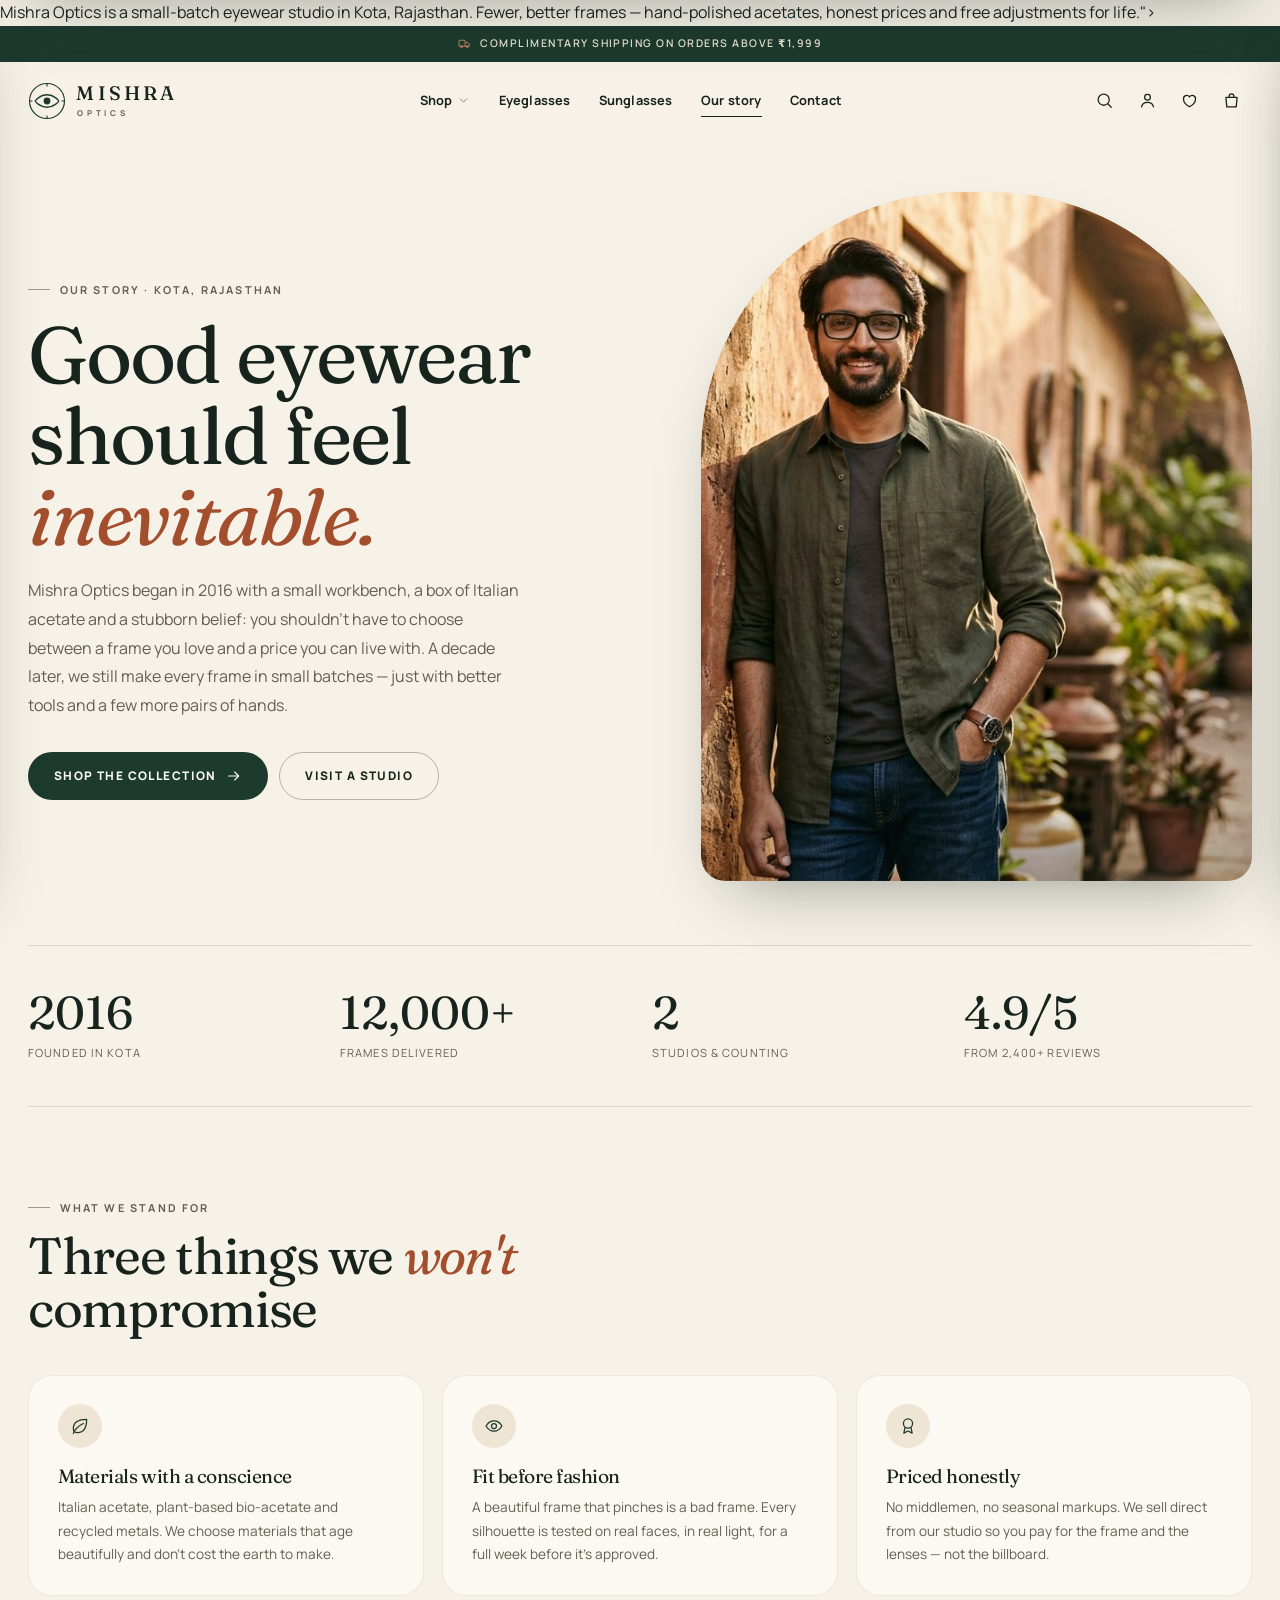
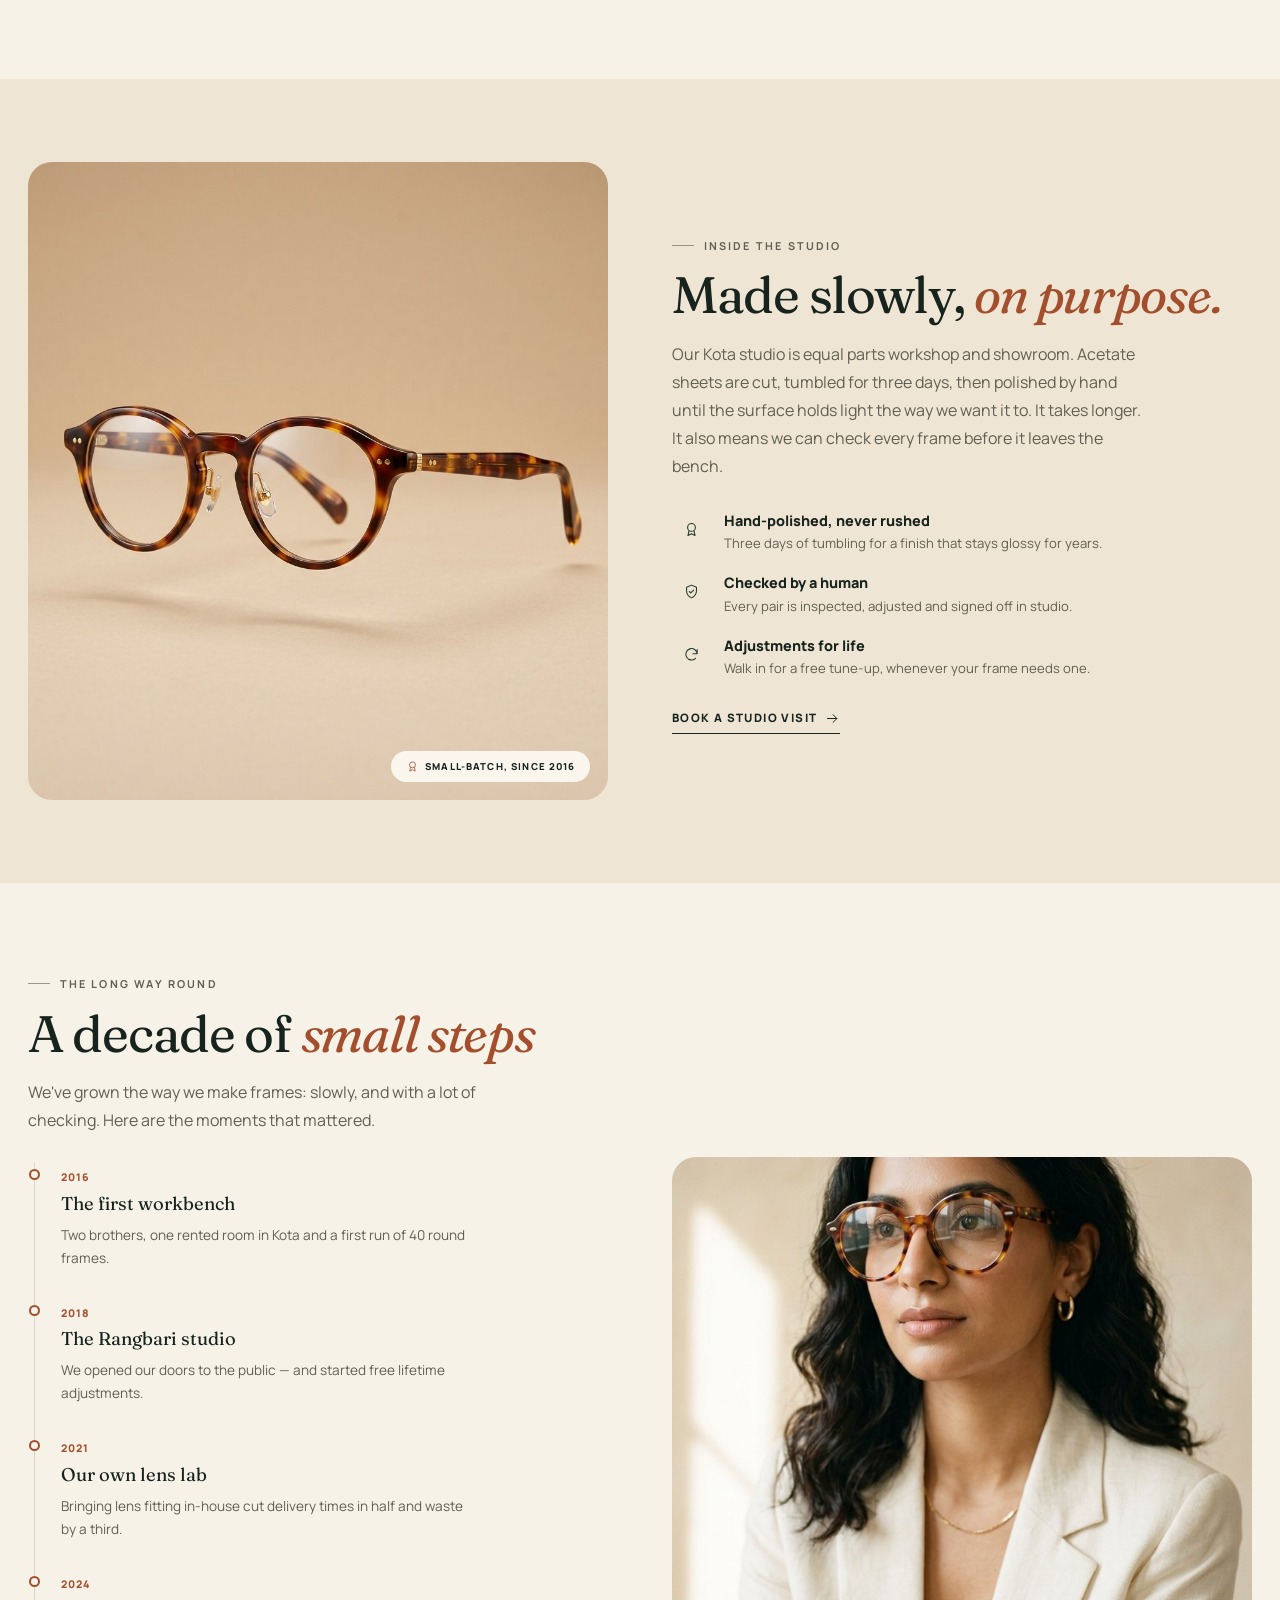
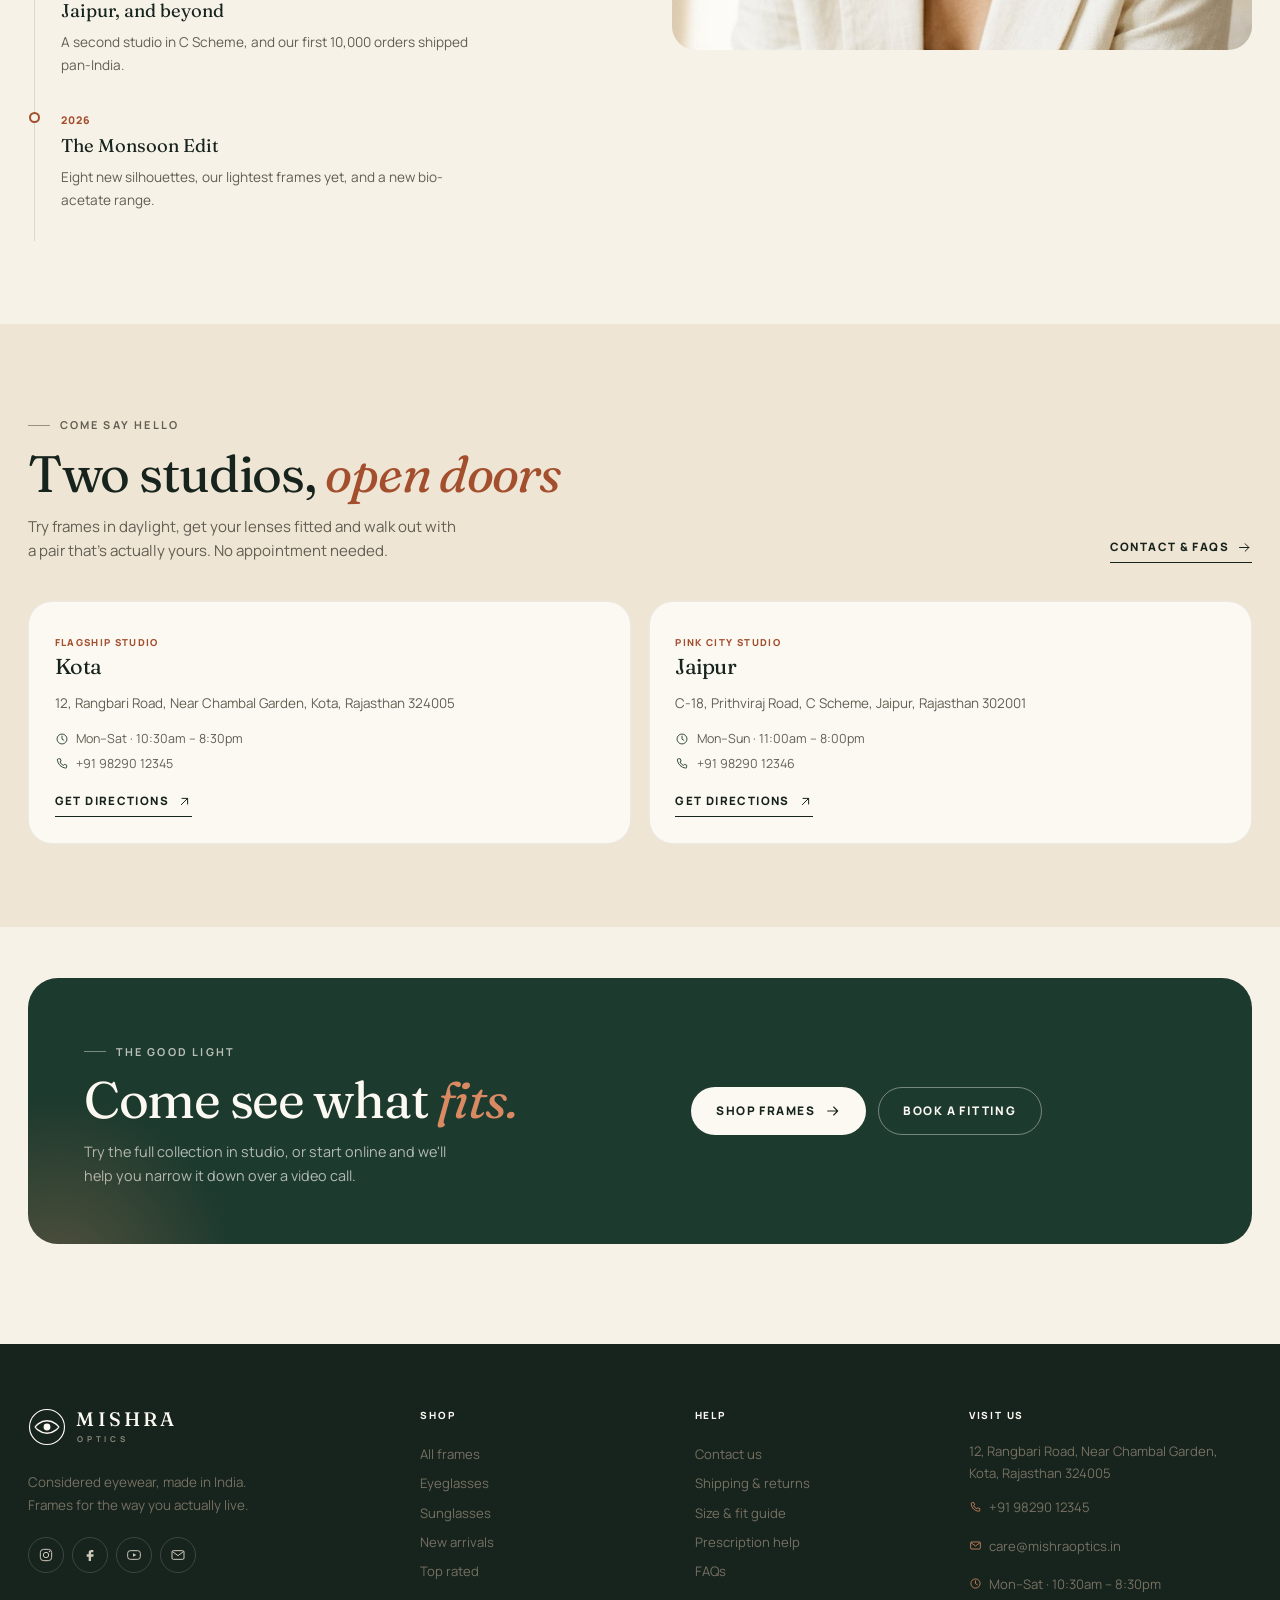
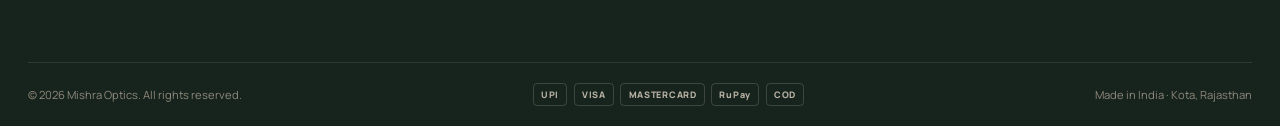
==== about.html @ b4563faf "Add frontend-only Mishra Optics storefront - Home, shop, product, about and contact pages - Catalogu" ====
<!DOCTYPE html>
<html lang="en">
<head>
<meta charset="UTF-8">
<meta name="viewport" content="width=device-width, initial-scale=1">
<title>Our story — Mishra Optics</title>
<meta name="description">Mishra Optics is a small-batch eyewear studio in Kota, Rajasthan. Fewer, better frames — hand-polished acetates, honest prices and free adjustments for life.">
<link rel="stylesheet" href="css/styles.css">
<link rel="icon" href="data:image/svg+xml,%3Csvg xmlns='http://www.w3.org/2000/svg' viewBox='0 0 40 40'%3E%3Crect width='40' height='40' rx='10' fill='%231d3a2e'/%3E%3Cpath d='M8 20s4.5-6 12-6 12 6 12 6-4.5 6-12 6S8 20 8 20Z' fill='none' stroke='%23f7f2e8' stroke-width='1.6'/%3E%3Ccircle cx='20' cy='20' r='3.4' fill='%23b65f3c'/%3E%3C/svg%3E">
</head>
<body>

<a class="skip-link" href="#main">Skip to content</a>

<div class="announce">
  <div class="announce__inner">
    <div class="announce__item is-active"><svg class="icon" aria-hidden="true"><use href="assets/icons.svg#i-truck"></use></svg> Complimentary shipping on orders above ₹1,999</div>
    <div class="announce__item"><svg class="icon" aria-hidden="true"><use href="assets/icons.svg#i-refresh"></use></svg> 30-day no-questions returns · 1-year frame warranty</div>
    <div class="announce__item"><svg class="icon" aria-hidden="true"><use href="assets/icons.svg#i-sparkle"></use></svg> New: The Monsoon Edit — now in store and online</div>
  </div>
</div>

<header class="site-header">
  <div class="container header__inner">
    <a class="brand" href="index.html" aria-label="Mishra Optics — home">
      <svg class="brand__mark" viewBox="0 0 40 40" fill="none" aria-hidden="true">
        <circle cx="20" cy="20" r="18.4" stroke="currentColor" stroke-width="1.2"/>
        <path d="M7.5 20S12 13.4 20 13.4 32.5 20 32.5 20 28 26.6 20 26.6 7.5 20 7.5 20Z" stroke="currentColor" stroke-width="1.4" stroke-linejoin="round"/>
        <circle cx="20" cy="20" r="3.6" fill="currentColor"/>
        <path d="M20 1.6v2.6M20 35.8v2.6M1.6 20h2.6M35.8 20h2.6" stroke="currentColor" stroke-width="1.2" stroke-linecap="round"/>
      </svg>
      <span class="brand__text"><span class="brand__name">MISHRA</span><span class="brand__sub">OPTICS</span></span>
    </a>
    <nav class="nav" aria-label="Main navigation">
      <div class="has-mega">
        <button class="nav__link" type="button" aria-haspopup="true">Shop <svg class="icon" aria-hidden="true"><use href="assets/icons.svg#i-chevron-down"></use></svg></button>
        <div class="mega">
          <div><h4>Shop</h4><a href="shop.html">All frames</a><a href="shop.html?category=eyeglasses">Eyeglasses</a><a href="shop.html?category=sunglasses">Sunglasses</a><a href="shop.html?sort=newest">New arrivals</a><a href="shop.html?sort=rating">Top rated</a></div>
          <div><h4>By shape</h4><a href="shop.html?shape=Round">Round</a><a href="shop.html?shape=Rectangle">Rectangle</a><a href="shop.html?shape=Aviator">Aviator</a><a href="shop.html?shape=Cat-eye">Cat-eye</a><a href="shop.html?shape=Square">Square</a></div>
          <a class="mega__feature" href="shop.html?sort=newest"><img src="images/product-jaipur.jpg" alt="The Jaipur sunglasses" loading="lazy"><span>The Monsoon Edit</span><strong>New shapes for golden hour</strong></a>
        </div>
      </div>
      <a class="nav__link" href="shop.html?category=eyeglasses">Eyeglasses</a>
      <a class="nav__link" href="shop.html?category=sunglasses">Sunglasses</a>
      <a class="nav__link" href="about.html" aria-current="page">Our story</a>
      <a class="nav__link" href="contact.html">Contact</a>
    </nav>
    <div class="header__actions">
      <button class="icon-btn" type="button" data-open-search aria-label="Search frames"><svg class="icon" aria-hidden="true"><use href="assets/icons.svg#i-search"></use></svg></button>
      <a class="icon-btn icon-btn--account" href="contact.html" aria-label="Help and contact"><svg class="icon" aria-hidden="true"><use href="assets/icons.svg#i-user"></use></svg></a>
      <button class="icon-btn" type="button" data-open-wishlist aria-label="Saved frames"><svg class="icon" aria-hidden="true"><use href="assets/icons.svg#i-heart"></use></svg><span class="icon-btn__count" data-wish-count hidden>0</span></button>
      <button class="icon-btn" type="button" data-open-cart aria-label="Shopping bag"><svg class="icon" aria-hidden="true"><use href="assets/icons.svg#i-bag"></use></svg><span class="icon-btn__count" data-cart-count hidden>0</span></button>
      <button class="icon-btn burger" type="button" data-open-menu aria-label="Open menu"><svg class="icon" aria-hidden="true"><use href="assets/icons.svg#i-menu"></use></svg></button>
    </div>
  </div>
</header>

<main id="main">
  <div class="container">
    <div class="about-hero">
      <div class="reveal">
        <span class="eyebrow">Our story · Kota, Rajasthan</span>
        <h1>Good eyewear should feel <em>inevitable.</em></h1>
        <p>Mishra Optics began in 2016 with a small workbench, a box of Italian acetate and a stubborn belief: you shouldn't have to choose between a frame you love and a price you can live with. A decade later, we still make every frame in small batches — just with better tools and a few more pairs of hands.</p>
        <div class="hero__actions">
          <a class="btn btn-primary" href="shop.html">Shop the collection <svg class="icon" aria-hidden="true"><use href="assets/icons.svg#i-arrow-right"></use></svg></a>
          <a class="btn btn-outline" href="contact.html">Visit a studio</a>
        </div>
      </div>
      <div class="hero__media reveal" style="--d:120ms">
        <div class="hero__frame" style="border-radius:260px 260px 24px 24px">
          <img src="images/lifestyle.jpg" alt="Mishra Optics eyewear campaign portrait" loading="lazy">
        </div>
      </div>
    </div>

    <div class="stats reveal">
      <div class="stat"><strong>2016</strong><span>Founded in Kota</span></div>
      <div class="stat"><strong>12,000+</strong><span>Frames delivered</span></div>
      <div class="stat"><strong>2</strong><span>Studios & counting</span></div>
      <div class="stat"><strong>4.9/5</strong><span>From 2,400+ reviews</span></div>
    </div>
  </div>

  <section class="section">
    <div class="container">
      <div class="section-head">
        <div class="section-head__copy">
          <span class="eyebrow">What we stand for</span>
          <h2>Three things we <em>won't</em> compromise</h2>
        </div>
      </div>
      <div class="values-grid">
        <div class="value-card reveal">
          <span class="f-icon"><svg class="icon" aria-hidden="true"><use href="assets/icons.svg#i-leaf"></use></svg></span>
          <h3>Materials with a conscience</h3>
          <p>Italian acetate, plant-based bio-acetate and recycled metals. We choose materials that age beautifully and don't cost the earth to make.</p>
        </div>
        <div class="value-card reveal" style="--d:80ms">
          <span class="f-icon"><svg class="icon" aria-hidden="true"><use href="assets/icons.svg#i-eye"></use></svg></span>
          <h3>Fit before fashion</h3>
          <p>A beautiful frame that pinches is a bad frame. Every silhouette is tested on real faces, in real light, for a full week before it's approved.</p>
        </div>
        <div class="value-card reveal" style="--d:160ms">
          <span class="f-icon"><svg class="icon" aria-hidden="true"><use href="assets/icons.svg#i-award"></use></svg></span>
          <h3>Priced honestly</h3>
          <p>No middlemen, no seasonal markups. We sell direct from our studio so you pay for the frame and the lenses — not the billboard.</p>
        </div>
      </div>
    </div>
  </section>

  <section class="section section--cream">
    <div class="container split">
      <div class="split__media reveal">
        <img src="images/product-aravalli.jpg" alt="The Aravalli frame, hand-polished acetate" loading="lazy">
        <span class="split__tag"><svg class="icon" aria-hidden="true"><use href="assets/icons.svg#i-award"></use></svg> Small-batch, since 2016</span>
      </div>
      <div class="split__body reveal" style="--d:100ms">
        <span class="eyebrow">Inside the studio</span>
        <h2>Made slowly, <em>on purpose.</em></h2>
        <p>Our Kota studio is equal parts workshop and showroom. Acetate sheets are cut, tumbled for three days, then polished by hand until the surface holds light the way we want it to. It takes longer. It also means we can check every frame before it leaves the bench.</p>
        <ul class="feature-list">
          <li><span class="f-icon"><svg class="icon" aria-hidden="true"><use href="assets/icons.svg#i-award"></use></svg></span><div><strong>Hand-polished, never rushed</strong><span>Three days of tumbling for a finish that stays glossy for years.</span></div></li>
          <li><span class="f-icon"><svg class="icon" aria-hidden="true"><use href="assets/icons.svg#i-shield"></use></svg></span><div><strong>Checked by a human</strong><span>Every pair is inspected, adjusted and signed off in studio.</span></div></li>
          <li><span class="f-icon"><svg class="icon" aria-hidden="true"><use href="assets/icons.svg#i-refresh"></use></svg></span><div><strong>Adjustments for life</strong><span>Walk in for a free tune-up, whenever your frame needs one.</span></div></li>
        </ul>
        <a class="link-arrow" href="contact.html">Book a studio visit <svg class="icon" aria-hidden="true"><use href="assets/icons.svg#i-arrow-right"></use></svg></a>
      </div>
    </div>
  </section>

  <section class="section">
    <div class="container split">
      <div class="split__body reveal">
        <span class="eyebrow">The long way round</span>
        <h2>A decade of <em>small steps</em></h2>
        <p>We've grown the way we make frames: slowly, and with a lot of checking. Here are the moments that mattered.</p>
        <div class="timeline" style="margin-top:1.8rem">
          <div class="timeline__item"><span>2016</span><strong>The first workbench</strong><p>Two brothers, one rented room in Kota and a first run of 40 round frames.</p></div>
          <div class="timeline__item"><span>2018</span><strong>The Rangbari studio</strong><p>We opened our doors to the public — and started free lifetime adjustments.</p></div>
          <div class="timeline__item"><span>2021</span><strong>Our own lens lab</strong><p>Bringing lens fitting in-house cut delivery times in half and waste by a third.</p></div>
          <div class="timeline__item"><span>2024</span><strong>Jaipur, and beyond</strong><p>A second studio in C Scheme, and our first 10,000 orders shipped pan-India.</p></div>
          <div class="timeline__item"><span>2026</span><strong>The Monsoon Edit</strong><p>Eight new silhouettes, our lightest frames yet, and a new bio-acetate range.</p></div>
        </div>
      </div>
      <div class="split__media split__media--wide reveal" style="--d:100ms">
        <img src="images/hero.jpg" alt="Mishra Optics campaign portrait" loading="lazy">
      </div>
    </div>
  </section>

  <section class="section section--cream" id="stores">
    <div class="container">
      <div class="section-head">
        <div class="section-head__copy">
          <span class="eyebrow">Come say hello</span>
          <h2>Two studios, <em>open doors</em></h2>
          <p>Try frames in daylight, get your lenses fitted and walk out with a pair that's actually yours. No appointment needed.</p>
        </div>
        <a class="link-arrow" href="contact.html">Contact & FAQs <svg class="icon" aria-hidden="true"><use href="assets/icons.svg#i-arrow-right"></use></svg></a>
      </div>
      <div class="stores-grid" id="storesGrid"></div>
    </div>
  </section>

  <section class="section section--tight">
    <div class="container">
      <div class="newsletter reveal">
        <div>
          <span class="eyebrow eyebrow--light">The good light</span>
          <h2>Come see what <em>fits.</em></h2>
          <p>Try the full collection in studio, or start online and we'll help you narrow it down over a video call.</p>
        </div>
        <div class="hero__actions" style="margin-top:0">
          <a class="btn btn-light" href="shop.html">Shop frames <svg class="icon" aria-hidden="true"><use href="assets/icons.svg#i-arrow-right"></use></svg></a>
          <a class="btn btn-outline" style="border-color:rgba(252,249,242,.4);color:var(--paper-2)" href="contact.html">Book a fitting</a>
        </div>
      </div>
    </div>
  </section>
</main>

<footer class="site-footer">
  <div class="container">
    <div class="footer__main">
      <div class="footer__brand">
        <a class="brand" href="index.html" aria-label="Mishra Optics home">
          <svg class="brand__mark" viewBox="0 0 40 40" fill="none" aria-hidden="true"><circle cx="20" cy="20" r="18.4" stroke="currentColor" stroke-width="1.2"/><path d="M7.5 20S12 13.4 20 13.4 32.5 20 32.5 20 28 26.6 20 26.6 7.5 20 7.5 20Z" stroke="currentColor" stroke-width="1.4" stroke-linejoin="round"/><circle cx="20" cy="20" r="3.6" fill="currentColor"/></svg>
          <span class="brand__text"><span class="brand__name">MISHRA</span><span class="brand__sub">OPTICS</span></span>
        </a>
        <p>Considered eyewear, made in India. Frames for the way you actually live.</p>
        <div class="footer__socials">
          <a href="https://instagram.com" target="_blank" rel="noopener" aria-label="Instagram"><svg class="icon" aria-hidden="true"><use href="assets/icons.svg#i-instagram"></use></svg></a>
          <a href="https://facebook.com" target="_blank" rel="noopener" aria-label="Facebook"><svg class="icon" aria-hidden="true"><use href="assets/icons.svg#i-facebook"></use></svg></a>
          <a href="https://youtube.com" target="_blank" rel="noopener" aria-label="YouTube"><svg class="icon" aria-hidden="true"><use href="assets/icons.svg#i-youtube"></use></svg></a>
          <a href="mailto:care@mishraoptics.in" aria-label="Email us"><svg class="icon" aria-hidden="true"><use href="assets/icons.svg#i-mail"></use></svg></a>
        </div>
      </div>
      <div class="footer__col"><h4>Shop</h4><a href="shop.html">All frames</a><a href="shop.html?category=eyeglasses">Eyeglasses</a><a href="shop.html?category=sunglasses">Sunglasses</a><a href="shop.html?sort=newest">New arrivals</a><a href="shop.html?sort=rating">Top rated</a></div>
      <div class="footer__col"><h4>Help</h4><a href="contact.html">Contact us</a><a href="contact.html">Shipping & returns</a><a href="contact.html">Size & fit guide</a><a href="contact.html">Prescription help</a><a href="contact.html">FAQs</a></div>
      <div class="footer__col"><h4>Visit us</h4><address>12, Rangbari Road, Near Chambal Garden,<br>Kota, Rajasthan 324005</address><a class="footer__contact" href="tel:+919829012345"><svg class="icon" aria-hidden="true"><use href="assets/icons.svg#i-phone"></use></svg> +91 98290 12345</a><a class="footer__contact" href="mailto:care@mishraoptics.in"><svg class="icon" aria-hidden="true"><use href="assets/icons.svg#i-mail"></use></svg> care@mishraoptics.in</a><a class="footer__contact" href="contact.html"><svg class="icon" aria-hidden="true"><use href="assets/icons.svg#i-clock"></use></svg> Mon–Sat · 10:30am – 8:30pm</a></div>
    </div>
    <div class="footer__bottom">
      <span>© <span id="year">2026</span> Mishra Optics. All rights reserved.</span>
      <div class="footer__pay"><span>UPI</span><span>VISA</span><span>MASTERCARD</span><span>RuPay</span><span>COD</span></div>
      <span>Made in India · Kota, Rajasthan</span>
    </div>
  </div>
</footer>

<script src="js/data.js"></script>
<script src="js/app.js"></script>
</body>
</html>
---- css/styles.css ----
/* ==================================================================
   MISHRA OPTICS — frontend design system
   Warm editorial minimalism · no frameworks · no backend
================================================================== */

/* ---------- self-hosted type ---------- */
@font-face { font-family: "Fraunces"; font-style: normal; font-weight: 400; font-display: swap; src: url("../assets/fonts/fraunces-400.woff2") format("woff2"); }
@font-face { font-family: "Fraunces"; font-style: normal; font-weight: 500; font-display: swap; src: url("../assets/fonts/fraunces-500.woff2") format("woff2"); }
@font-face { font-family: "Fraunces"; font-style: normal; font-weight: 600; font-display: swap; src: url("../assets/fonts/fraunces-600.woff2") format("woff2"); }
@font-face { font-family: "Fraunces"; font-style: italic; font-weight: 400; font-display: swap; src: url("../assets/fonts/fraunces-400-italic.woff2") format("woff2"); }
@font-face { font-family: "Manrope"; font-style: normal; font-weight: 400; font-display: swap; src: url("../assets/fonts/manrope-400.woff2") format("woff2"); }
@font-face { font-family: "Manrope"; font-style: normal; font-weight: 500; font-display: swap; src: url("../assets/fonts/manrope-500.woff2") format("woff2"); }
@font-face { font-family: "Manrope"; font-style: normal; font-weight: 600; font-display: swap; src: url("../assets/fonts/manrope-600.woff2") format("woff2"); }
@font-face { font-family: "Manrope"; font-style: normal; font-weight: 700; font-display: swap; src: url("../assets/fonts/manrope-700.woff2") format("woff2"); }
@font-face { font-family: "Manrope"; font-style: normal; font-weight: 800; font-display: swap; src: url("../assets/fonts/manrope-800.woff2") format("woff2"); }

:root {
  --paper: #f7f2e8;
  --paper-2: #fcf9f2;
  --cream: #efe5d4;
  --sand: #e3d5bf;
  --ink: #17231d;
  --forest: #1d3a2e;
  --forest-2: #2a5040;
  --clay: #a34f2e;
  --clay-soft: #d98a63;
  --gold: #b08a4f;
  --muted: #625e53;
  --line: rgba(23, 35, 29, 0.13);
  --line-soft: rgba(23, 35, 29, 0.07);
  --white: #fffdf8;
  --serif: "Fraunces", "Iowan Old Style", Georgia, "Times New Roman", serif;
  --sans: "Manrope", ui-sans-serif, system-ui, -apple-system, "Segoe UI", sans-serif;
  --shadow-sm: 0 1px 2px rgba(23, 35, 29, 0.05), 0 10px 30px -18px rgba(23, 35, 29, 0.3);
  --shadow-lg: 0 30px 70px -30px rgba(23, 35, 29, 0.45);
  --r-sm: 10px;
  --r-md: 16px;
  --r-lg: 24px;
  --ease: cubic-bezier(0.22, 0.61, 0.36, 1);
  --header-h: 78px;
}

*,
*::before,
*::after { box-sizing: border-box; }

html { scroll-behavior: smooth; -webkit-text-size-adjust: 100%; }

body {
  margin: 0;
  background: var(--paper);
  color: var(--ink);
  font-family: var(--sans);
  font-size: 16px;
  line-height: 1.6;
  -webkit-font-smoothing: antialiased;
  overflow-x: hidden;
}

body.no-scroll { overflow: hidden; }

img { max-width: 100%; display: block; }
a { color: inherit; text-decoration: none; }
button { font: inherit; color: inherit; cursor: pointer; }
input, select, textarea { font: inherit; color: inherit; }
ul, ol { margin: 0; padding: 0; list-style: none; }
h1, h2, h3, h4, p { margin: 0; }

::selection { background: var(--clay); color: var(--white); }

:focus-visible {
  outline: 2px solid var(--clay);
  outline-offset: 3px;
  border-radius: 4px;
}

.container {
  width: min(1240px, 100% - 56px);
  margin-inline: auto;
}

.serif { font-family: var(--serif); }
.muted { color: var(--muted); }
.skip-link {
  position: fixed;
  left: 1rem;
  top: -100px;
  z-index: 300;
  background: var(--ink);
  color: var(--paper-2);
  padding: 0.75rem 1.1rem;
  border-radius: 999px;
  font-size: 0.78rem;
  font-weight: 700;
  transition: top 0.2s var(--ease);
}
.skip-link:focus { top: 1rem; }

.sr-only {
  position: absolute; width: 1px; height: 1px; padding: 0; margin: -1px;
  overflow: hidden; clip: rect(0 0 0 0); white-space: nowrap; border: 0;
}
.icon { width: 20px; height: 20px; flex: none; display: block; }

/* ---------- type ---------- */
h1, h2, h3, .display {
  font-family: var(--serif);
  font-weight: 400;
  font-variation-settings: "SOFT" 0, "WONK" 0;
  letter-spacing: -0.025em;
  line-height: 1.02;
}
h1 { font-size: clamp(2.9rem, 6.2vw, 5.4rem); }
h2 { font-size: clamp(2rem, 4vw, 3.35rem); line-height: 1.05; }
h3 { font-size: clamp(1.15rem, 1.6vw, 1.4rem); line-height: 1.25; }
h1 em, h2 em { font-style: italic; color: var(--clay); }

.eyebrow {
  display: inline-flex;
  align-items: center;
  gap: 0.6rem;
  font-size: 0.68rem;
  font-weight: 700;
  letter-spacing: 0.2em;
  text-transform: uppercase;
  color: var(--muted);
}
.eyebrow::before {
  content: "";
  width: 22px; height: 1px;
  background: currentColor;
  opacity: 0.6;
}
.eyebrow--light { color: rgba(252, 249, 242, 0.7); }

/* ---------- buttons ---------- */
.btn {
  display: inline-flex;
  align-items: center;
  justify-content: center;
  gap: 0.6rem;
  padding: 0.95rem 1.55rem;
  border: 1px solid transparent;
  border-radius: 999px;
  font-size: 0.74rem;
  font-weight: 800;
  letter-spacing: 0.12em;
  text-transform: uppercase;
  line-height: 1;
  transition: background 0.3s var(--ease), color 0.3s var(--ease),
    transform 0.3s var(--ease), box-shadow 0.3s var(--ease), border-color 0.3s;
  white-space: nowrap;
}
.btn .icon { width: 16px; height: 16px; transition: transform 0.3s var(--ease); }
.btn:hover .icon { transform: translateX(3px); }
.btn-primary { background: var(--forest); color: var(--paper-2); }
.btn-primary:hover { background: var(--ink); transform: translateY(-2px); box-shadow: var(--shadow-sm); }
.btn-clay { background: var(--clay); color: var(--white); }
.btn-clay:hover { background: #8f4327; transform: translateY(-2px); box-shadow: var(--shadow-sm); }
.btn-outline { border-color: rgba(23, 35, 29, 0.3); color: var(--ink); }
.btn-outline:hover { background: var(--ink); color: var(--paper-2); border-color: var(--ink); }
.btn-light { background: var(--paper-2); color: var(--ink); }
.btn-light:hover { background: var(--white); transform: translateY(-2px); }
.btn-block { width: 100%; }
.btn-sm { padding: 0.7rem 1.1rem; font-size: 0.66rem; }

.link-arrow {
  display: inline-flex;
  align-items: center;
  gap: 0.5rem;
  font-size: 0.72rem;
  font-weight: 800;
  letter-spacing: 0.12em;
  text-transform: uppercase;
  padding-bottom: 0.35rem;
  border-bottom: 1px solid currentColor;
  transition: gap 0.3s var(--ease), color 0.3s;
}
.link-arrow .icon { width: 15px; height: 15px; }
.link-arrow:hover { gap: 0.85rem; color: var(--clay); }

/* ---------- announcement + header ---------- */
.announce {
  background: var(--forest);
  color: #e9e2d3;
  font-size: 0.66rem;
  font-weight: 600;
  letter-spacing: 0.14em;
  text-transform: uppercase;
  height: 36px;
  display: grid;
  place-items: center;
  position: relative;
  z-index: 61;
}
.announce__inner { position: relative; height: 100%; width: 100%; overflow: hidden; }
.announce__item {
  position: absolute; inset: 0;
  display: flex; align-items: center; justify-content: center; gap: 0.6rem;
  opacity: 0; transform: translateY(6px);
  transition: opacity 0.5s var(--ease), transform 0.5s var(--ease);
  padding-inline: 1rem; text-align: center;
}
.announce__item.is-active { opacity: 1; transform: none; }
.announce__item .icon { width: 13px; height: 13px; color: var(--clay-soft); }

.site-header {
  position: sticky;
  top: 0;
  z-index: 60;
  background: rgba(247, 242, 232, 0.86);
  backdrop-filter: blur(16px) saturate(1.2);
  -webkit-backdrop-filter: blur(16px) saturate(1.2);
  border-bottom: 1px solid transparent;
  transition: border-color 0.3s, box-shadow 0.3s, background 0.3s;
}
.site-header.is-scrolled {
  border-bottom-color: var(--line-soft);
  box-shadow: 0 12px 30px -26px rgba(23, 35, 29, 0.5);
  background: rgba(247, 242, 232, 0.94);
}
.header__inner {
  height: var(--header-h);
  display: flex;
  align-items: center;
  justify-content: space-between;
  gap: 1.5rem;
}

.brand { display: inline-flex; align-items: center; gap: 0.65rem; flex: none; }
.brand__mark { width: 38px; height: 38px; color: var(--forest); }
.brand__text { display: flex; flex-direction: column; line-height: 1; }
.brand__name {
  font-family: var(--serif);
  font-size: 1.22rem;
  letter-spacing: 0.16em;
  font-weight: 500;
}
.brand__sub {
  font-size: 0.5rem;
  letter-spacing: 0.46em;
  font-weight: 700;
  color: var(--muted);
  margin-top: 0.32rem;
  padding-left: 0.1em;
}

.nav { display: flex; align-items: center; gap: clamp(1rem, 2.2vw, 2rem); }
.nav__link {
  font-size: 0.8rem;
  font-weight: 650;
  letter-spacing: 0.015em;
  padding: 0.4rem 0;
  position: relative;
  display: inline-flex;
  align-items: center;
  gap: 0.3rem;
  background: none;
  border: 0;
}
.nav__link::after {
  content: "";
  position: absolute; left: 0; right: 0; bottom: 0;
  height: 1px; background: currentColor;
  transform: scaleX(0); transform-origin: right;
  transition: transform 0.35s var(--ease);
}
.nav__link:hover::after, .nav__link[aria-current="page"]::after { transform: scaleX(1); transform-origin: left; }
.nav__link .icon { width: 13px; height: 13px; opacity: 0.6; }

.has-mega { position: relative; }
.mega {
  position: absolute;
  top: calc(100% + 14px);
  left: -24px;
  width: 620px;
  background: var(--paper-2);
  border: 1px solid var(--line-soft);
  border-radius: var(--r-lg);
  box-shadow: var(--shadow-lg);
  padding: 1.6rem;
  display: grid;
  grid-template-columns: 1fr 1fr 1.1fr;
  gap: 1.5rem;
  opacity: 0;
  visibility: hidden;
  transform: translateY(8px);
  transition: opacity 0.25s var(--ease), transform 0.25s var(--ease), visibility 0.25s;
}
.has-mega:hover .mega, .has-mega:focus-within .mega {
  opacity: 1; visibility: visible; transform: none;
}
.mega h4 {
  font-family: var(--sans);
  font-size: 0.62rem;
  letter-spacing: 0.16em;
  text-transform: uppercase;
  color: var(--muted);
  margin-bottom: 0.7rem;
  font-weight: 800;
}
.mega a:not(.mega__feature) {
  display: block;
  font-size: 0.86rem;
  padding: 0.32rem 0;
  color: var(--ink);
  transition: color 0.2s, transform 0.2s;
}
.mega a:not(.mega__feature):hover { color: var(--clay); transform: translateX(2px); }
.mega__feature {
  background: var(--cream);
  border-radius: var(--r-md);
  padding: 1rem;
  display: flex;
  flex-direction: column;
  justify-content: space-between;
  gap: 0.75rem;
}
.mega__feature img { width: 100%; aspect-ratio: 16/10; object-fit: cover; border-radius: 8px; }
.mega__feature span { font-size: 0.62rem; letter-spacing: 0.14em; text-transform: uppercase; color: var(--muted); font-weight: 800; }
.mega__feature strong { font-family: var(--serif); font-weight: 400; font-size: 1.05rem; line-height: 1.2; display: block; }

.header__actions { display: flex; align-items: center; gap: 0.15rem; }
.icon-btn {
  position: relative;
  width: 40px; height: 40px;
  display: grid; place-items: center;
  background: none; border: 0; border-radius: 50%;
  transition: background 0.25s, color 0.25s;
}
.icon-btn:hover { background: var(--cream); }
.icon-btn .icon { width: 19px; height: 19px; }
.icon-btn__count {
  position: absolute;
  top: 1px; right: 0;
  min-width: 16px; height: 16px;
  padding: 0 4px;
  border-radius: 999px;
  background: var(--clay);
  color: var(--white);
  font-size: 0.56rem;
  font-weight: 800;
  display: grid; place-items: center;
  line-height: 1;
}
.icon-btn__count[hidden] { display: none; }
.burger { display: none; }

/* ---------- hero ---------- */
.hero {
  position: relative;
  padding-block: clamp(2rem, 4.5vw, 3.75rem) clamp(2.75rem, 5vw, 4.5rem);
  overflow: hidden;
}
.hero::before {
  content: "";
  position: absolute;
  width: 620px; height: 620px;
  right: -180px; top: -160px;
  background: radial-gradient(circle, rgba(217, 138, 99, 0.18), transparent 65%);
  pointer-events: none;
}
.hero::after {
  content: "";
  position: absolute;
  width: 420px; height: 420px;
  left: -200px; bottom: -180px;
  background: radial-gradient(circle, rgba(29, 58, 46, 0.1), transparent 65%);
  pointer-events: none;
}
.hero__grid {
  position: relative;
  display: grid;
  grid-template-columns: 1.02fr 0.98fr;
  gap: clamp(2rem, 5vw, 4.5rem);
  align-items: center;
}
.hero__copy { max-width: 580px; }
.hero h1 { margin: 1.15rem 0 1.35rem; }
.hero__lede {
  color: var(--muted);
  font-size: clamp(0.95rem, 1.15vw, 1.05rem);
  line-height: 1.75;
  max-width: 46ch;
}
.hero__actions { display: flex; flex-wrap: wrap; gap: 0.7rem; margin-top: 2rem; }
.hero__proof {
  display: flex;
  align-items: center;
  gap: 1.5rem;
  margin-top: 2.4rem;
  flex-wrap: wrap;
}
.avatars { display: flex; }
.avatars span {
  width: 34px; height: 34px;
  border-radius: 50%;
  background: var(--sand);
  border: 2px solid var(--paper);
  display: grid; place-items: center;
  font-size: 0.6rem; font-weight: 800;
  color: var(--forest);
  margin-left: -10px;
}
.avatars span:first-child { margin-left: 0; }
.avatars span:nth-child(2) { background: #d9b9a4; }
.avatars span:nth-child(3) { background: #b9c6b4; }
.avatars span:nth-child(4) { background: var(--forest); color: var(--paper); }
.proof__text { font-size: 0.76rem; line-height: 1.45; color: var(--muted); }
.proof__stars { display: flex; gap: 2px; color: var(--gold); margin-bottom: 2px; }
.proof__stars .icon { width: 11px; height: 11px; }
.proof__text strong { color: var(--ink); font-weight: 800; }

.hero__media { position: relative; }
.hero__frame {
  position: relative;
  aspect-ratio: 4 / 5;
  border-radius: 280px 280px 26px 26px;
  overflow: hidden;
  background: var(--cream);
  box-shadow: var(--shadow-lg);
}
.hero__frame img { width: 100%; height: 100%; object-fit: cover; object-position: center 30%; }
.hero__frame::after {
  content: "";
  position: absolute; inset: 0;
  background: linear-gradient(180deg, transparent 60%, rgba(23, 35, 29, 0.18));
  pointer-events: none;
}
.hero__card {
  position: absolute;
  left: -22px;
  bottom: 40px;
  display: flex;
  align-items: center;
  gap: 0.8rem;
  background: rgba(252, 249, 242, 0.94);
  backdrop-filter: blur(10px);
  border: 1px solid rgba(255, 255, 255, 0.6);
  border-radius: var(--r-md);
  padding: 0.7rem 1rem 0.7rem 0.7rem;
  box-shadow: var(--shadow-sm);
  max-width: 250px;
}
.hero__card img { width: 52px; height: 52px; border-radius: 9px; object-fit: cover; }
.hero__card span { display: block; font-size: 0.56rem; letter-spacing: 0.14em; text-transform: uppercase; color: var(--clay); font-weight: 800; }
.hero__card strong { font-family: var(--serif); font-weight: 400; font-size: 0.98rem; display: block; line-height: 1.2; }
.hero__card small { font-size: 0.72rem; color: var(--muted); }
.hero__seal {
  position: absolute;
  top: 22px; right: -14px;
  width: 104px; height: 104px;
  color: var(--forest);
  animation: spin 26s linear infinite;
}
.hero__seal text { font-family: var(--sans); font-size: 8.4px; font-weight: 700; letter-spacing: 0.24em; text-transform: uppercase; fill: currentColor; }
.hero__seal circle { fill: var(--paper-2); }
@keyframes spin { to { transform: rotate(360deg); } }

/* ---------- marquee ---------- */
.marquee {
  background: var(--forest);
  color: #e8e1d2;
  overflow: hidden;
  padding: 0.85rem 0;
  border-block: 1px solid rgba(255, 255, 255, 0.06);
}
.marquee__track {
  display: flex;
  width: max-content;
  animation: marquee 38s linear infinite;
}
.marquee:hover .marquee__track { animation-play-state: paused; }
.marquee__group { display: flex; align-items: center; gap: 2.5rem; padding-right: 2.5rem; }
.marquee__item {
  display: inline-flex; align-items: center; gap: 0.6rem;
  font-size: 0.64rem; font-weight: 700;
  letter-spacing: 0.18em; text-transform: uppercase;
  white-space: nowrap;
}
.marquee__item .icon { width: 12px; height: 12px; color: var(--clay-soft); }
@keyframes marquee { to { transform: translateX(-50%); } }

/* ---------- sections ---------- */
.section { scroll-margin-top: calc(var(--header-h) + 16px); padding-block: clamp(3.25rem, 6.5vw, 6rem); }
.section--tight { padding-block: clamp(2.25rem, 4vw, 3.5rem); }
.section--cream { background: var(--cream); }
.section-head {
  display: flex;
  align-items: flex-end;
  justify-content: space-between;
  gap: 2rem;
  margin-bottom: clamp(1.75rem, 3vw, 2.75rem);
}
.section-head__copy { max-width: 620px; }
.section-head h2 { margin-top: 0.8rem; }
.section-head p { color: var(--muted); margin-top: 0.9rem; max-width: 48ch; font-size: 0.94rem; }

/* ---------- category tiles ---------- */
.cat-grid { display: grid; grid-template-columns: repeat(3, 1fr); gap: 1.1rem; }
.cat-card {
  position: relative;
  display: block;
  border-radius: var(--r-lg);
  overflow: hidden;
  aspect-ratio: 3 / 3.7;
  background: var(--sand);
  isolation: isolate;
}
.cat-card img {
  position: absolute; inset: 0;
  width: 100%; height: 100%;
  object-fit: cover;
  transition: transform 0.9s var(--ease);
}
.cat-card::after {
  content: "";
  position: absolute; inset: 0;
  background: linear-gradient(180deg, rgba(15, 25, 20, 0) 35%, rgba(15, 25, 20, 0.72) 100%);
  z-index: 1;
}
.cat-card:hover img { transform: scale(1.05); }
.cat-card__body {
  position: absolute; z-index: 2;
  left: 0; right: 0; bottom: 0;
  padding: 1.4rem;
  color: var(--paper-2);
  display: flex; align-items: flex-end; justify-content: space-between; gap: 1rem;
}
.cat-card__body span {
  font-size: 0.6rem; letter-spacing: 0.16em; text-transform: uppercase;
  color: rgba(252, 249, 242, 0.72); font-weight: 700;
}
.cat-card__body h3 { margin-top: 0.3rem; font-size: clamp(1.3rem, 2vw, 1.7rem); }
.cat-card__arrow {
  width: 40px; height: 40px; flex: none;
  border: 1px solid rgba(252, 249, 242, 0.4);
  border-radius: 50%;
  display: grid; place-items: center;
  transition: background 0.3s, color 0.3s, transform 0.3s;
}
.cat-card:hover .cat-card__arrow { background: var(--paper-2); color: var(--ink); transform: rotate(45deg); }
.cat-card__arrow .icon { width: 16px; height: 16px; }

/* ---------- product cards ---------- */
.product-grid {
  display: grid;
  grid-template-columns: repeat(4, minmax(0, 1fr));
  gap: clamp(1rem, 2vw, 1.6rem);
}
.product-card { position: relative; }
.product-card__media {
  position: relative;
  aspect-ratio: 4 / 4.8;
  border-radius: var(--r-md);
  overflow: hidden;
  background: var(--cream);
}
.product-card__media img {
  width: 100%; height: 100%;
  object-fit: cover;
  transition: transform 0.9s var(--ease);
}
.product-card:hover .product-card__media img { transform: scale(1.045); }
.product-card__badge {
  position: absolute; top: 10px; left: 10px; z-index: 2;
  background: rgba(252, 249, 242, 0.94);
  backdrop-filter: blur(6px);
  color: var(--ink);
  font-size: 0.56rem; font-weight: 800;
  letter-spacing: 0.12em; text-transform: uppercase;
  padding: 0.38rem 0.6rem;
  border-radius: 999px;
}
.product-card__badge--sale { background: var(--clay); color: var(--white); }
.product-card__badge--new { background: var(--forest); color: var(--paper-2); }
.wish-btn {
  position: absolute; top: 9px; right: 9px; z-index: 3;
  width: 34px; height: 34px;
  display: grid; place-items: center;
  border: 0; border-radius: 50%;
  background: rgba(252, 249, 242, 0.9);
  backdrop-filter: blur(6px);
  color: var(--ink);
  transition: background 0.25s, color 0.25s, transform 0.25s;
}
.wish-btn .icon { width: 16px; height: 16px; }
.wish-btn:hover { transform: scale(1.06); }
.wish-btn.is-active { color: var(--clay); }
.wish-btn.is-active .icon { fill: currentColor; }
.quick-add {
  position: absolute; z-index: 3;
  left: 9px; right: 9px; bottom: 9px;
  border: 0;
  border-radius: 999px;
  background: rgba(252, 249, 242, 0.95);
  backdrop-filter: blur(8px);
  padding: 0.68rem 1rem;
  font-size: 0.62rem; font-weight: 800;
  letter-spacing: 0.12em; text-transform: uppercase;
  display: flex; align-items: center; justify-content: center; gap: 0.4rem;
  opacity: 0; transform: translateY(8px);
  transition: opacity 0.3s var(--ease), transform 0.3s var(--ease), background 0.25s;
}
.quick-add .icon { width: 13px; height: 13px; }
.product-card:hover .quick-add, .quick-add:focus-visible { opacity: 1; transform: none; }
.quick-add:hover { background: var(--forest); color: var(--paper-2); }
.product-card__body { padding-top: 0.85rem; }
.product-card__row { display: flex; align-items: baseline; justify-content: space-between; gap: 0.75rem; }
.product-card__name { font-family: var(--serif); font-size: 1.06rem; font-weight: 400; line-height: 1.25; }
.product-card__name:hover { color: var(--clay); }
.product-card__price { font-size: 0.85rem; font-weight: 700; white-space: nowrap; }
.product-card__price s { color: var(--muted); font-weight: 500; margin-left: 0.3rem; font-size: 0.76rem; }
.product-card__meta {
  display: flex; align-items: center; justify-content: space-between; gap: 0.5rem;
  margin-top: 0.3rem;
  font-size: 0.66rem; letter-spacing: 0.08em; text-transform: uppercase; color: var(--muted);
}
.swatches { display: flex; gap: 4px; }
.swatch {
  width: 11px; height: 11px; border-radius: 50%;
  border: 1px solid rgba(23, 35, 29, 0.18);
  display: inline-block;
}
.product-card__rating { display: inline-flex; align-items: center; gap: 3px; color: var(--muted); }
.product-card__rating .icon { width: 10px; height: 10px; color: var(--gold); }

/* ---------- editorial split ---------- */
.split {
  display: grid;
  grid-template-columns: 1fr 1fr;
  gap: clamp(2rem, 5vw, 4.5rem);
  align-items: center;
}
.split__media { position: relative; }
.split__media img {
  width: 100%;
  aspect-ratio: 4 / 4.4;
  object-fit: cover;
  border-radius: var(--r-lg);
}
.split__media--wide img { aspect-ratio: 4 / 3.4; }
.split__tag {
  position: absolute;
  right: 18px; bottom: 18px;
  background: rgba(252, 249, 242, 0.94);
  backdrop-filter: blur(8px);
  border-radius: 999px;
  padding: 0.5rem 0.9rem;
  font-size: 0.6rem; font-weight: 800;
  letter-spacing: 0.12em; text-transform: uppercase;
  display: flex; align-items: center; gap: 0.4rem;
}
.split__tag .icon { width: 13px; height: 13px; color: var(--clay); }
.split__body h2 { margin: 0.9rem 0 1.1rem; }
.split__body > p { color: var(--muted); line-height: 1.75; max-width: 48ch; }
.feature-list { margin-top: 1.8rem; display: grid; gap: 1.1rem; }
.feature-list li { display: flex; gap: 0.9rem; align-items: flex-start; }
.feature-list .f-icon {
  width: 38px; height: 38px; flex: none;
  border-radius: 50%;
  background: var(--cream);
  color: var(--forest);
  display: grid; place-items: center;
}
.feature-list .f-icon .icon { width: 17px; height: 17px; }
.feature-list strong { display: block; font-size: 0.9rem; font-weight: 750; }
.feature-list span { display: block; font-size: 0.82rem; color: var(--muted); line-height: 1.55; margin-top: 0.1rem; }
.split__body .link-arrow { margin-top: 1.9rem; }

/* ---------- fit finder ---------- */
.fit {
  position: relative;
  background: var(--forest);
  color: var(--paper-2);
  border-radius: clamp(20px, 3vw, 30px);
  padding: clamp(1.6rem, 4.5vw, 3.5rem);
  display: grid;
  grid-template-columns: 1fr 1fr;
  gap: clamp(1.75rem, 4vw, 3.5rem);
  align-items: center;
  overflow: hidden;
}
.fit::before {
  content: "";
  position: absolute;
  width: 460px; height: 460px;
  right: -140px; top: -180px;
  border-radius: 50%;
  border: 1px solid rgba(252, 249, 242, 0.12);
  box-shadow: 0 0 0 60px rgba(252, 249, 242, 0.03), 0 0 0 120px rgba(252, 249, 242, 0.02);
  pointer-events: none;
}
.fit__copy h2 { margin: 0.9rem 0 1rem; color: var(--paper-2); }
.fit__copy h2 em { color: var(--clay-soft); }
.fit__copy p { color: rgba(252, 249, 242, 0.7); max-width: 42ch; line-height: 1.75; font-size: 0.94rem; }
.fit__note {
  display: flex; align-items: center; gap: 0.5rem;
  margin-top: 1.6rem;
  font-size: 0.76rem; color: rgba(252, 249, 242, 0.6);
}
.fit__note .icon { width: 15px; height: 15px; color: var(--clay-soft); }
.fit__card {
  position: relative;
  background: var(--paper-2);
  color: var(--ink);
  border-radius: var(--r-lg);
  padding: clamp(1.25rem, 2.5vw, 1.8rem);
  box-shadow: var(--shadow-lg);
}
.fit__card h3 { font-family: var(--sans); font-size: 0.64rem; letter-spacing: 0.16em; text-transform: uppercase; font-weight: 800; color: var(--muted); }
.shape-pills { display: flex; flex-wrap: wrap; gap: 0.4rem; margin-top: 0.9rem; }
.shape-pill {
  border: 1px solid var(--line);
  background: transparent;
  border-radius: 999px;
  padding: 0.5rem 0.9rem;
  font-size: 0.74rem; font-weight: 650;
  transition: background 0.25s, color 0.25s, border-color 0.25s;
}
.shape-pill:hover { border-color: var(--ink); }
.shape-pill.is-active { background: var(--ink); color: var(--paper-2); border-color: var(--ink); }
.fit__tip {
  margin-top: 1.1rem;
  padding-top: 1.1rem;
  border-top: 1px solid var(--line-soft);
  font-size: 0.85rem;
  color: var(--muted);
  line-height: 1.6;
  min-height: 3.2em;
}
.fit__rec { display: flex; align-items: center; gap: 0.8rem; margin-top: 0.9rem; }
.fit__rec img { width: 58px; height: 58px; border-radius: 9px; object-fit: cover; background: var(--cream); }
.fit__rec strong { display: block; font-family: var(--serif); font-weight: 400; font-size: 1rem; }
.fit__rec small { color: var(--muted); font-size: 0.76rem; }
.fit__rec a { margin-left: auto; width: 34px; height: 34px; border-radius: 50%; background: var(--cream); display: grid; place-items: center; transition: background 0.25s, color 0.25s; }
.fit__rec a:hover { background: var(--forest); color: var(--paper-2); }
.fit__rec .icon { width: 15px; height: 15px; }

/* ---------- testimonials ---------- */
.testi-grid { display: grid; grid-template-columns: repeat(3, 1fr); gap: 1.1rem; }
.testi-card {
  background: var(--paper-2);
  border: 1px solid var(--line-soft);
  border-radius: var(--r-lg);
  padding: clamp(1.3rem, 2.4vw, 1.8rem);
  display: flex; flex-direction: column; gap: 1.1rem;
  transition: transform 0.35s var(--ease), box-shadow 0.35s var(--ease);
}
.testi-card:hover { transform: translateY(-4px); box-shadow: var(--shadow-sm); }
.stars { display: flex; gap: 2px; color: var(--gold); }
.stars .icon { width: 13px; height: 13px; }
.testi-card blockquote {
  margin: 0;
  font-family: var(--serif);
  font-size: clamp(1rem, 1.4vw, 1.12rem);
  line-height: 1.55;
  letter-spacing: -0.01em;
}
.testi-card footer { display: flex; align-items: center; gap: 0.7rem; margin-top: auto; }
.testi-avatar {
  width: 38px; height: 38px; border-radius: 50%;
  background: var(--cream); color: var(--forest);
  display: grid; place-items: center;
  font-size: 0.68rem; font-weight: 800;
  flex: none;
}
.testi-card footer strong { display: block; font-size: 0.82rem; font-weight: 750; }
.testi-card footer small { display: block; font-size: 0.7rem; color: var(--muted); }
.testi-product {
  margin-left: auto;
  font-size: 0.56rem; letter-spacing: 0.1em; text-transform: uppercase;
  border: 1px solid var(--line);
  border-radius: 999px;
  padding: 0.3rem 0.55rem;
  color: var(--muted);
  white-space: nowrap;
}

/* ---------- journal ---------- */
.journal-grid { display: grid; grid-template-columns: repeat(3, 1fr); gap: clamp(1rem, 2vw, 1.5rem); }
.post-card { display: block; }
.post-card__media { border-radius: var(--r-md); overflow: hidden; aspect-ratio: 3 / 2; background: var(--cream); }
.post-card__media img { width: 100%; height: 100%; object-fit: cover; transition: transform 0.8s var(--ease); }
.post-card:hover .post-card__media img { transform: scale(1.04); }
.post-card__tag {
  display: inline-block;
  margin-top: 1rem;
  font-size: 0.58rem; font-weight: 800;
  letter-spacing: 0.14em; text-transform: uppercase;
  color: var(--clay);
}
.post-card h3 { margin-top: 0.4rem; font-size: 1.18rem; }
.post-card p { color: var(--muted); font-size: 0.84rem; line-height: 1.65; margin-top: 0.5rem; }
.post-card__meta { margin-top: 0.8rem; font-size: 0.66rem; letter-spacing: 0.08em; text-transform: uppercase; color: var(--muted); }

/* ---------- newsletter ---------- */
.newsletter {
  position: relative;
  background: var(--forest);
  color: var(--paper-2);
  border-radius: clamp(20px, 3vw, 30px);
  padding: clamp(1.75rem, 4.5vw, 3.5rem);
  display: grid;
  grid-template-columns: 1.05fr 0.95fr;
  gap: clamp(1.5rem, 4vw, 3rem);
  align-items: center;
  overflow: hidden;
}
.newsletter::before {
  content: "";
  position: absolute;
  width: 380px; height: 380px;
  left: -160px; bottom: -220px;
  border-radius: 50%;
  background: radial-gradient(circle, rgba(217, 138, 99, 0.28), transparent 65%);
}
.newsletter h2 { color: var(--paper-2); margin-top: 0.8rem; }
.newsletter h2 em { color: var(--clay-soft); }
.newsletter p { color: rgba(252, 249, 242, 0.68); font-size: 0.9rem; line-height: 1.7; margin-top: 0.8rem; max-width: 42ch; }
.newsletter__form { position: relative; }
.newsletter__field {
  display: flex;
  align-items: center;
  gap: 0.4rem;
  background: var(--paper-2);
  border-radius: 999px;
  padding: 0.32rem 0.32rem 0.32rem 1.2rem;
}
.newsletter__field input {
  flex: 1; min-width: 0;
  border: 0; background: transparent;
  padding: 0.7rem 0;
  font-size: 0.88rem;
  outline: none;
  color: var(--ink);
}
.newsletter__field input::placeholder { color: #767162; }
.newsletter__submit {
  width: 46px; height: 46px; flex: none;
  border: 0; border-radius: 50%;
  background: var(--clay); color: var(--white);
  display: grid; place-items: center;
  transition: background 0.25s, transform 0.25s;
}
.newsletter__submit:hover { background: #8f4327; transform: translateX(2px); }
.newsletter__submit .icon { width: 18px; height: 18px; }
.newsletter__note { font-size: 0.68rem; color: rgba(252, 249, 242, 0.68); margin-top: 0.7rem; padding-left: 0.4rem; }
.newsletter__success {
  display: none;
  align-items: center; gap: 0.6rem;
  background: rgba(252, 249, 242, 0.1);
  border: 1px solid rgba(252, 249, 242, 0.2);
  border-radius: var(--r-md);
  padding: 1rem 1.2rem;
  font-size: 0.86rem;
}
.newsletter__success .icon { width: 18px; height: 18px; color: var(--clay-soft); }
.newsletter__form.is-done .newsletter__field,
.newsletter__form.is-done .newsletter__note { display: none; }
.newsletter__form.is-done .newsletter__success { display: flex; }

/* ---------- footer ---------- */
.site-footer { background: var(--ink); color: #cfc9bb; margin-top: clamp(2rem, 4vw, 3rem); }
.footer__main {
  display: grid;
  grid-template-columns: 1.5fr 1fr 1fr 1.2fr;
  gap: clamp(1.5rem, 3vw, 2.75rem);
  padding-block: clamp(2.5rem, 5vw, 4rem);
}
.footer__brand .brand__mark { color: var(--paper-2); }
.footer__brand .brand__name { color: var(--paper-2); }
.footer__brand .brand__sub { color: #8f8a7d; }
.footer__brand p { font-size: 0.84rem; line-height: 1.7; color: #767162; margin-top: 1.1rem; max-width: 30ch; }
.footer__socials { display: flex; gap: 0.5rem; margin-top: 1.3rem; }
.footer__socials a {
  width: 36px; height: 36px; border-radius: 50%;
  border: 1px solid rgba(252, 249, 242, 0.16);
  display: grid; place-items: center;
  transition: background 0.25s, color 0.25s, border-color 0.25s;
}
.footer__socials a:hover { background: var(--paper-2); color: var(--ink); border-color: var(--paper-2); }
.footer__socials .icon { width: 16px; height: 16px; }
.footer__col h4 {
  font-family: var(--sans);
  font-size: 0.62rem; font-weight: 800;
  letter-spacing: 0.18em; text-transform: uppercase;
  color: var(--paper-2);
  margin-bottom: 1rem;
}
.footer__col a, .footer__col p {
  display: block;
  font-size: 0.82rem;
  color: #767162;
  padding: 0.28rem 0;
  transition: color 0.2s;
  line-height: 1.55;
}
.footer__col a:hover { color: var(--paper-2); }
.footer__col address { font-style: normal; font-size: 0.82rem; color: #767162; line-height: 1.7; }
.footer__col .footer__contact { display: flex; align-items: center; gap: 0.45rem; margin-top: 0.55rem; }
.footer__col .footer__contact .icon { width: 13px; height: 13px; color: var(--clay-soft); }
.footer__bottom {
  border-top: 1px solid rgba(252, 249, 242, 0.1);
  padding-block: 1.25rem;
  display: flex; align-items: center; justify-content: space-between;
  gap: 1rem; flex-wrap: wrap;
  font-size: 0.7rem;
  color: #8f8a7d;
}
.footer__pay { display: flex; gap: 0.4rem; flex-wrap: wrap; }
.footer__pay span {
  border: 1px solid rgba(252, 249, 242, 0.16);
  border-radius: 4px;
  padding: 0.2rem 0.45rem;
  font-size: 0.56rem; font-weight: 800; letter-spacing: 0.08em;
  color: #b9b3a5;
}

/* ---------- overlays / drawers ---------- */
.overlay {
  position: fixed; inset: 0; z-index: 90;
  background: rgba(13, 22, 18, 0.48);
  backdrop-filter: blur(3px);
  opacity: 0; pointer-events: none;
  transition: opacity 0.35s var(--ease);
}
.overlay.is-open { opacity: 1; pointer-events: auto; }

.drawer {
  position: fixed; top: 0; right: 0; bottom: 0;
  z-index: 100;
  width: min(420px, 100%);
  background: var(--paper-2);
  display: flex; flex-direction: column;
  transform: translateX(102%);
  transition: transform 0.45s var(--ease);
  box-shadow: var(--shadow-lg);
}
.drawer.is-open { transform: none; }
.drawer--left { right: auto; left: 0; transform: translateX(-102%); width: min(360px, 88%); }
.drawer--left.is-open { transform: none; }
.drawer__head {
  display: flex; align-items: center; justify-content: space-between;
  gap: 1rem;
  padding: 1.15rem 1.35rem;
  border-bottom: 1px solid var(--line-soft);
}
.drawer__head h2 { font-size: 1.35rem; }
.drawer__head .icon-btn { margin-right: -6px; }
.drawer__body { flex: 1; overflow-y: auto; padding: 1.35rem; overscroll-behavior: contain; }
.drawer__foot { border-top: 1px solid var(--line-soft); padding: 1.15rem 1.35rem; background: var(--paper); }

.cart-empty, .wish-empty {
  text-align: center;
  padding: 3rem 1rem;
}
.cart-empty .empty-icon, .wish-empty .empty-icon {
  width: 64px; height: 64px; border-radius: 50%;
  background: var(--cream); color: var(--forest);
  display: grid; place-items: center;
  margin: 0 auto 1rem;
}
.cart-empty .empty-icon .icon, .wish-empty .empty-icon .icon { width: 26px; height: 26px; }
.cart-empty h3, .wish-empty h3 { font-size: 1.3rem; }
.cart-empty p, .wish-empty p { color: var(--muted); font-size: 0.85rem; margin-top: 0.4rem; }

.ship-meter { margin-bottom: 1.2rem; }
.ship-meter p { font-size: 0.72rem; color: var(--muted); margin-bottom: 0.4rem; }
.ship-meter strong { color: var(--ink); }
.ship-meter__track { height: 4px; background: var(--sand); border-radius: 999px; overflow: hidden; }
.ship-meter__fill { height: 100%; background: var(--clay); border-radius: 999px; width: 0; transition: width 0.5s var(--ease); }

.cart-item {
  display: grid;
  grid-template-columns: 78px 1fr auto;
  gap: 0.85rem;
  padding: 0.9rem 0;
  border-bottom: 1px solid var(--line-soft);
}
.cart-item:first-child { padding-top: 0; }
.cart-item__img { width: 78px; height: 92px; border-radius: 9px; object-fit: cover; background: var(--cream); }
.cart-item__name { font-family: var(--serif); font-size: 0.98rem; line-height: 1.25; }
.cart-item__variant { font-size: 0.68rem; color: var(--muted); margin-top: 0.15rem; }
.cart-item__price { font-size: 0.8rem; font-weight: 700; margin-top: 0.35rem; }
.cart-item__controls { display: flex; align-items: center; justify-content: space-between; gap: 0.5rem; margin-top: 0.55rem; }
.qty {
  display: inline-flex; align-items: center;
  border: 1px solid var(--line);
  border-radius: 999px;
  overflow: hidden;
}
.qty button {
  width: 26px; height: 26px; border: 0; background: transparent;
  display: grid; place-items: center;
  transition: background 0.2s;
}
.qty button:hover { background: var(--cream); }
.qty .icon { width: 12px; height: 12px; }
.qty span { min-width: 22px; text-align: center; font-size: 0.74rem; font-weight: 700; }
.cart-item__remove {
  border: 0; background: none; padding: 0.2rem;
  color: var(--muted); display: grid; place-items: center;
  transition: color 0.2s;
}
.cart-item__remove:hover { color: var(--clay); }
.cart-item__remove .icon { width: 15px; height: 15px; }

.cart-row { display: flex; align-items: baseline; justify-content: space-between; gap: 1rem; }
.cart-row span { font-size: 0.82rem; color: var(--muted); }
.cart-row strong { font-size: 1.05rem; }
.cart-row--total { padding-top: 0.7rem; margin-top: 0.7rem; border-top: 1px solid var(--line-soft); }
.cart-row--total strong { font-family: var(--serif); font-size: 1.35rem; font-weight: 400; }
.cart-note { font-size: 0.68rem; color: var(--muted); text-align: center; margin-top: 0.6rem; }
.cart-checkout { margin-top: 0.9rem; }
.cart-continue { display: block; text-align: center; font-size: 0.68rem; letter-spacing: 0.08em; text-transform: uppercase; font-weight: 700; color: var(--muted); margin-top: 0.7rem; }
.cart-continue:hover { color: var(--ink); }

/* mobile menu */
.mobile-nav { display: flex; flex-direction: column; gap: 0.15rem; }
.mobile-nav > li { border-bottom: 1px solid var(--line-soft); }
.mobile-nav a, .mobile-nav button {
  display: flex; align-items: center; justify-content: space-between;
  width: 100%;
  padding: 0.95rem 0;
  background: none; border: 0;
  font-family: var(--serif);
  font-size: 1.3rem;
  text-align: left;
}
.mobile-nav .icon { width: 16px; height: 16px; color: var(--muted); transition: transform 0.3s; }
.mobile-nav button[aria-expanded="true"] .icon { transform: rotate(180deg); }
.mobile-sub { display: none; padding-bottom: 0.8rem; }
.mobile-sub.is-open { display: block; }
.mobile-sub a { font-family: var(--sans); font-size: 0.85rem; padding: 0.45rem 0; color: var(--muted); }
.drawer__foot--menu { display: grid; gap: 0.5rem; }
.drawer__foot--menu a { font-size: 0.8rem; color: var(--muted); display: flex; align-items: center; gap: 0.45rem; }
.drawer__foot--menu .icon { width: 14px; height: 14px; color: var(--clay); }

/* search */
.search-panel {
  position: fixed; top: 0; left: 0; right: 0; z-index: 100;
  background: var(--paper-2);
  transform: translateY(-102%);
  transition: transform 0.45s var(--ease);
  max-height: 92vh;
  overflow-y: auto;
  box-shadow: var(--shadow-lg);
}
.search-panel.is-open { transform: none; }
.search-panel__inner { padding-block: 1.5rem 2rem; }
.search-panel__top { display: flex; align-items: center; justify-content: space-between; gap: 1rem; }
.search-panel__top h2 { font-size: 1.5rem; }
.search-field {
  display: flex; align-items: center; gap: 0.8rem;
  border-bottom: 1px solid var(--ink);
  padding: 0.7rem 0;
  margin-top: 1rem;
}
.search-field .icon { width: 22px; height: 22px; color: var(--muted); }
.search-field input {
  flex: 1; min-width: 0;
  border: 0; background: transparent; outline: none;
  font-family: var(--serif);
  font-size: clamp(1.2rem, 2.4vw, 1.7rem);
  padding: 0.2rem 0;
}
.search-field input::placeholder { color: #767162; }
.search-hints { display: flex; flex-wrap: wrap; align-items: center; gap: 0.4rem; margin-top: 0.9rem; }
.search-hints span { font-size: 0.64rem; letter-spacing: 0.1em; text-transform: uppercase; color: var(--muted); font-weight: 700; margin-right: 0.2rem; }
.chip {
  border: 1px solid var(--line);
  background: transparent;
  border-radius: 999px;
  padding: 0.35rem 0.7rem;
  font-size: 0.72rem;
  transition: background 0.2s, color 0.2s;
}
.chip:hover { background: var(--ink); color: var(--paper-2); }
.search-results { margin-top: 1.4rem; display: grid; grid-template-columns: repeat(4, 1fr); gap: 0.9rem; }
.search-result {
  display: flex; align-items: center; gap: 0.7rem;
  padding: 0.5rem;
  border-radius: var(--r-sm);
  transition: background 0.2s;
}
.search-result:hover { background: var(--cream); }
.search-result img { width: 52px; height: 60px; border-radius: 7px; object-fit: cover; background: var(--cream); }
.search-result strong { display: block; font-family: var(--serif); font-weight: 400; font-size: 0.92rem; line-height: 1.2; }
.search-result small { display: block; font-size: 0.7rem; color: var(--muted); margin-top: 0.15rem; }
.search-empty { margin-top: 1.5rem; padding: 2rem 0; text-align: center; color: var(--muted); font-size: 0.9rem; }
.search-empty[hidden] { display: none; }

/* toast */
.toast {
  position: fixed; left: 50%; bottom: 24px; z-index: 200;
  transform: translate(-50%, 20px);
  background: var(--ink); color: var(--paper-2);
  border-radius: 999px;
  padding: 0.75rem 1.2rem;
  font-size: 0.8rem; font-weight: 600;
  display: flex; align-items: center; gap: 0.5rem;
  box-shadow: var(--shadow-lg);
  opacity: 0; pointer-events: none;
  transition: opacity 0.3s, transform 0.3s var(--ease);
  max-width: calc(100% - 32px);
}
.toast .icon { width: 16px; height: 16px; color: var(--clay-soft); }
.toast.is-visible { opacity: 1; transform: translate(-50%, 0); }

/* reveal */
.reveal { opacity: 0; transform: translateY(22px); transition: opacity 0.7s var(--ease), transform 0.7s var(--ease); transition-delay: var(--d, 0s); }
.reveal.in { opacity: 1; transform: none; }

/* ---------- page head / breadcrumb ---------- */
.page-head { padding-block: clamp(1.75rem, 3.5vw, 2.75rem) clamp(1.5rem, 3vw, 2.25rem); }
.breadcrumb { display: flex; flex-wrap: wrap; gap: 0.4rem; font-size: 0.68rem; letter-spacing: 0.06em; text-transform: uppercase; color: var(--muted); }
.breadcrumb a:hover { color: var(--ink); }
.breadcrumb .icon { width: 11px; height: 11px; opacity: 0.5; }
.page-head h1 { font-size: clamp(2.4rem, 5vw, 4rem); margin-top: 0.9rem; }
.page-head p { color: var(--muted); max-width: 56ch; margin-top: 0.8rem; font-size: 0.95rem; line-height: 1.7; }

/* ---------- shop ---------- */
.shop-layout { display: grid; grid-template-columns: 232px minmax(0, 1fr); gap: clamp(1.5rem, 3vw, 2.75rem); align-items: start; padding-bottom: clamp(3rem, 6vw, 5rem); }
.filters {
  position: sticky;
  top: calc(var(--header-h) + 16px);
  max-height: calc(100vh - var(--header-h) - 32px);
  overflow-y: auto;
  overscroll-behavior: contain;
  padding-right: 4px;
  scrollbar-width: thin;
}
.filters__head { display: flex; align-items: center; justify-content: space-between; padding-bottom: 0.9rem; border-bottom: 1px solid var(--line); }
.filters__head h2 { font-family: var(--sans); font-size: 0.68rem; letter-spacing: 0.16em; text-transform: uppercase; font-weight: 800; }
.filters__clear { border: 0; background: none; font-size: 0.66rem; font-weight: 700; color: var(--clay); text-decoration: underline; text-underline-offset: 3px; }
.filter-group { padding: 1.05rem 0; border-bottom: 1px solid var(--line-soft); }
.filter-group h3 { font-family: var(--sans); font-size: 0.64rem; letter-spacing: 0.14em; text-transform: uppercase; font-weight: 800; color: var(--muted); margin-bottom: 0.6rem; }
.filter-option { display: flex; align-items: center; gap: 0.55rem; padding: 0.32rem 0; font-size: 0.83rem; cursor: pointer; }
.filter-option input { accent-color: var(--forest); width: 14px; height: 14px; margin: 0; }
.filter-option .count { margin-left: auto; font-size: 0.68rem; color: var(--muted); }
.filter-option:hover { color: var(--clay); }
.price-range { width: 100%; accent-color: var(--forest); margin-top: 0.4rem; }
.price-labels { display: flex; justify-content: space-between; font-size: 0.68rem; color: var(--muted); margin-top: 0.2rem; }
.shop-toolbar { display: flex; align-items: center; justify-content: space-between; gap: 1rem; margin-bottom: 1.25rem; flex-wrap: wrap; }
.shop-toolbar__count { font-size: 0.78rem; color: var(--muted); }
.shop-toolbar__count strong { color: var(--ink); }
.shop-toolbar__right { display: flex; align-items: center; gap: 0.6rem; }
.sort-select {
  border: 1px solid var(--line);
  border-radius: 999px;
  background: transparent;
  padding: 0.5rem 1.9rem 0.5rem 0.9rem;
  font-size: 0.74rem; font-weight: 650;
  appearance: none;
  background-image: url("data:image/svg+xml,%3Csvg xmlns='http://www.w3.org/2000/svg' width='12' height='12' viewBox='0 0 24 24' fill='none' stroke='%236f6b5f' stroke-width='2'%3E%3Cpath d='m6 9 6 6 6-6'/%3E%3C/svg%3E");
  background-repeat: no-repeat;
  background-position: right 0.75rem center;
  cursor: pointer;
}
.filter-toggle { display: none; }
.filter-apply { display: none; }
.shop-grid { grid-template-columns: repeat(3, minmax(0, 1fr)); }
.shop-empty { grid-column: 1 / -1; text-align: center; padding: 4rem 1rem; border: 1px dashed var(--line); border-radius: var(--r-lg); }
.shop-empty h3 { font-size: 1.5rem; }
.shop-empty p { color: var(--muted); font-size: 0.88rem; margin-top: 0.4rem; }
.shop-empty .btn { margin-top: 1.2rem; }
.shop-note { margin-top: 2rem; padding: 1.1rem 1.3rem; background: var(--cream); border-radius: var(--r-md); display: flex; align-items: center; gap: 0.8rem; font-size: 0.8rem; color: var(--muted); }
.shop-note .icon { width: 20px; height: 20px; color: var(--forest); flex: none; }

/* ---------- product detail ---------- */
.pdp { padding-bottom: clamp(3rem, 6vw, 5rem); }
.pdp__grid { display: grid; grid-template-columns: 1.02fr 0.98fr; gap: clamp(2rem, 4.5vw, 4rem); align-items: start; }
.gallery { position: sticky; top: calc(var(--header-h) + 20px); }
.gallery__main { aspect-ratio: 1 / 1.08; border-radius: var(--r-lg); overflow: hidden; background: var(--cream); }
.gallery__main img { width: 100%; height: 100%; object-fit: cover; }
.gallery__thumbs { display: grid; grid-template-columns: repeat(4, 1fr); gap: 0.55rem; margin-top: 0.55rem; }
.gallery__thumb { border: 1px solid transparent; border-radius: var(--r-sm); overflow: hidden; aspect-ratio: 1; background: var(--cream); padding: 0; }
.gallery__thumb img { width: 100%; height: 100%; object-fit: cover; }
.gallery__thumb.is-active { border-color: var(--ink); }
.pdp__info { padding-top: 0.25rem; }
.pdp__badge { display: inline-flex; align-items: center; gap: 0.4rem; background: var(--cream); border-radius: 999px; padding: 0.35rem 0.7rem; font-size: 0.58rem; font-weight: 800; letter-spacing: 0.12em; text-transform: uppercase; color: var(--forest); }
.pdp__badge .icon { width: 12px; height: 12px; }
.pdp h1 { font-size: clamp(2.2rem, 4vw, 3.4rem); margin-top: 0.8rem; }
.pdp__rating { display: flex; align-items: center; gap: 0.5rem; margin-top: 0.6rem; font-size: 0.78rem; color: var(--muted); }
.pdp__rating .stars .icon { width: 12px; height: 12px; }
.pdp__rating a { text-decoration: underline; text-underline-offset: 3px; }
.pdp__price { display: flex; align-items: baseline; gap: 0.6rem; margin-top: 1rem; }
.pdp__price strong { font-family: var(--serif); font-size: 1.8rem; font-weight: 400; }
.pdp__price s { color: var(--muted); font-size: 1rem; }
.pdp__price span { font-size: 0.62rem; font-weight: 800; letter-spacing: 0.1em; text-transform: uppercase; color: var(--clay); background: rgba(182, 95, 60, 0.1); padding: 0.25rem 0.5rem; border-radius: 999px; }
.pdp__desc { color: var(--muted); font-size: 0.92rem; line-height: 1.75; margin-top: 1rem; max-width: 50ch; }
.pdp__divider { height: 1px; background: var(--line-soft); margin-block: 1.4rem; }
.option-label { display: flex; align-items: center; justify-content: space-between; gap: 1rem; font-size: 0.66rem; font-weight: 800; letter-spacing: 0.12em; text-transform: uppercase; }
.option-label span { color: var(--muted); font-weight: 600; letter-spacing: 0.02em; text-transform: none; font-size: 0.76rem; }
.color-row { display: flex; gap: 0.5rem; margin-top: 0.7rem; }
.color-dot { width: 32px; height: 32px; border-radius: 50%; border: 1px solid rgba(23, 35, 29, 0.15); position: relative; padding: 0; transition: transform 0.2s; }
.color-dot:hover { transform: scale(1.08); }
.color-dot.is-active::after { content: ""; position: absolute; inset: -4px; border: 1px solid var(--ink); border-radius: 50%; }
.size-row { display: flex; gap: 0.45rem; margin-top: 0.7rem; flex-wrap: wrap; }
.size-btn { border: 1px solid var(--line); background: transparent; border-radius: 999px; padding: 0.5rem 0.95rem; font-size: 0.74rem; font-weight: 650; transition: background 0.2s, color 0.2s, border-color 0.2s; }
.size-btn:hover { border-color: var(--ink); }
.size-btn.is-active { background: var(--ink); color: var(--paper-2); border-color: var(--ink); }
.lens-list { display: grid; gap: 0.45rem; margin-top: 0.7rem; }
.lens-option { display: flex; align-items: center; gap: 0.7rem; border: 1px solid var(--line); border-radius: var(--r-sm); padding: 0.7rem 0.85rem; cursor: pointer; transition: border-color 0.2s, background 0.2s; }
.lens-option:hover { border-color: var(--ink); }
.lens-option.is-active { border-color: var(--ink); background: rgba(239, 229, 212, 0.4); }
.lens-option input { accent-color: var(--forest); }
.lens-option strong { font-size: 0.8rem; font-weight: 700; }
.lens-option small { margin-left: auto; font-size: 0.72rem; color: var(--muted); }
.buy-row { display: flex; gap: 0.55rem; margin-top: 1.4rem; }
.buy-row .qty { height: 50px; padding-inline: 0.35rem; flex: none; }
.buy-row .qty button { width: 30px; height: 48px; }
.buy-row .qty span { min-width: 26px; }
.buy-row .btn { flex: 1; }
.buy-row .wish-btn { position: static; width: 50px; height: 50px; border: 1px solid var(--line); border-radius: 50%; flex: none; }
.pdp__delivery { display: grid; gap: 0.55rem; margin-top: 1.2rem; }
.pdp__delivery li { display: flex; align-items: center; gap: 0.55rem; font-size: 0.78rem; color: var(--muted); }
.pdp__delivery .icon { width: 16px; height: 16px; color: var(--forest); }
.pdp__delivery strong { color: var(--ink); font-weight: 700; }
.accordion { border-top: 1px solid var(--line-soft); }
.accordion:last-of-type { border-bottom: 1px solid var(--line-soft); }
.acc-btn { width: 100%; display: flex; align-items: center; justify-content: space-between; gap: 1rem; padding: 1rem 0; background: none; border: 0; font-size: 0.8rem; font-weight: 750; text-align: left; }
.acc-btn .icon { width: 16px; height: 16px; color: var(--muted); transition: transform 0.3s; }
.acc-btn[aria-expanded="true"] .icon { transform: rotate(180deg); }
.acc-panel { max-height: 0; overflow: hidden; transition: max-height 0.35s var(--ease); }
.acc-panel.is-open { max-height: 320px; }
.acc-panel div { padding-bottom: 1rem; font-size: 0.83rem; color: var(--muted); line-height: 1.7; }
.acc-panel ul { display: grid; gap: 0.35rem; }
.acc-panel li { display: flex; gap: 0.5rem; align-items: flex-start; }
.acc-panel li::before { content: ""; width: 4px; height: 4px; border-radius: 50%; background: var(--clay); margin-top: 0.55rem; flex: none; }
.pdp__share { display: flex; align-items: center; gap: 0.5rem; margin-top: 1.2rem; font-size: 0.72rem; color: var(--muted); }
.pdp__share button { border: 1px solid var(--line); background: none; border-radius: 999px; padding: 0.35rem 0.7rem; font-size: 0.68rem; }
.pdp__share button:hover { background: var(--cream); }
.mobile-buy { display: none; }

/* ---------- about ---------- */
.about-hero { display: grid; grid-template-columns: 1.05fr 0.95fr; gap: clamp(2rem, 5vw, 4rem); align-items: center; padding-block: clamp(2rem, 4vw, 3.5rem) clamp(2.5rem, 5vw, 4rem); }
.about-hero h1 { margin: 1rem 0 1.2rem; }
.about-hero p { color: var(--muted); line-height: 1.8; max-width: 50ch; }
.about-hero .hero__media img { aspect-ratio: 4 / 4.6; border-radius: 260px 260px 24px 24px; }
.stats { display: grid; grid-template-columns: repeat(4, 1fr); gap: 1.5rem; padding-block: clamp(1.75rem, 3.5vw, 2.75rem); border-block: 1px solid var(--line); }
.stat strong { display: block; font-family: var(--serif); font-size: clamp(2rem, 3.6vw, 3rem); font-weight: 400; line-height: 1; }
.stat span { display: block; font-size: 0.7rem; letter-spacing: 0.1em; text-transform: uppercase; color: var(--muted); margin-top: 0.5rem; }
.values-grid { display: grid; grid-template-columns: repeat(3, 1fr); gap: 1.1rem; }
.value-card { background: var(--paper-2); border: 1px solid var(--line-soft); border-radius: var(--r-lg); padding: clamp(1.3rem, 2.4vw, 1.8rem); }
.value-card .f-icon { width: 44px; height: 44px; border-radius: 50%; background: var(--cream); color: var(--forest); display: grid; place-items: center; margin-bottom: 1rem; }
.value-card .f-icon .icon { width: 20px; height: 20px; }
.value-card h3 { font-size: 1.2rem; }
.value-card p { color: var(--muted); font-size: 0.85rem; line-height: 1.7; margin-top: 0.5rem; }
.timeline { display: grid; gap: 0; border-left: 1px solid var(--line); margin-left: 6px; }
.timeline__item { position: relative; padding: 0 0 1.8rem 1.6rem; }
.timeline__item::before { content: ""; position: absolute; left: -6px; top: 6px; width: 11px; height: 11px; border-radius: 50%; background: var(--paper); border: 2px solid var(--clay); }
.timeline__item strong { font-family: var(--serif); font-size: 1.15rem; font-weight: 400; display: block; }
.timeline__item span { font-size: 0.66rem; letter-spacing: 0.12em; text-transform: uppercase; color: var(--clay); font-weight: 800; }
.timeline__item p { color: var(--muted); font-size: 0.85rem; line-height: 1.7; margin-top: 0.35rem; max-width: 52ch; }
.stores-grid { display: grid; grid-template-columns: repeat(2, 1fr); gap: 1.1rem; }
.store-card { background: var(--paper-2); border: 1px solid var(--line-soft); border-radius: var(--r-lg); padding: 1.6rem; }
.store-card h3 { font-size: 1.35rem; }
.store-card > span { font-size: 0.6rem; letter-spacing: 0.14em; text-transform: uppercase; color: var(--clay); font-weight: 800; }
.store-card p { color: var(--muted); font-size: 0.84rem; line-height: 1.7; margin-top: 0.7rem; }
.store-card .store-meta { display: grid; gap: 0.35rem; margin-top: 0.9rem; }
.store-card .store-meta span { display: flex; align-items: center; gap: 0.45rem; font-size: 0.78rem; color: var(--muted); }
.store-card .store-meta .icon { width: 14px; height: 14px; color: var(--forest); }
.store-card .link-arrow { margin-top: 1.1rem; }

/* ---------- contact ---------- */
.contact-grid { display: grid; grid-template-columns: 1.1fr 0.9fr; gap: clamp(1.5rem, 4vw, 3rem); align-items: start; padding-bottom: clamp(3rem, 6vw, 5rem); }
.form-card { background: var(--paper-2); border: 1px solid var(--line-soft); border-radius: var(--r-lg); padding: clamp(1.35rem, 3vw, 2.2rem); }
.form-card h2 { font-size: clamp(1.6rem, 2.6vw, 2.1rem); }
.form-card > p { color: var(--muted); font-size: 0.86rem; margin-top: 0.4rem; }
.form-grid { display: grid; grid-template-columns: 1fr 1fr; gap: 0.9rem; margin-top: 1.4rem; }
.field { display: grid; gap: 0.35rem; }
.field--full { grid-column: 1 / -1; }
.field label { font-size: 0.62rem; font-weight: 800; letter-spacing: 0.12em; text-transform: uppercase; color: var(--muted); }
.field input, .field select, .field textarea {
  width: 100%;
  border: 1px solid var(--line);
  background: transparent;
  border-radius: var(--r-sm);
  padding: 0.75rem 0.85rem;
  font-size: 0.86rem;
  outline: none;
  transition: border-color 0.2s, background 0.2s;
}
.field textarea { resize: vertical; min-height: 110px; }
.field input:focus, .field select:focus, .field textarea:focus { border-color: var(--ink); background: var(--paper); }
.field input::placeholder, .field textarea::placeholder { color: #767162; }
.field .error { font-size: 0.68rem; color: var(--clay); display: none; }
.field.has-error input, .field.has-error textarea, .field.has-error select { border-color: var(--clay); }
.field.has-error .error { display: block; }
.form-note { font-size: 0.68rem; color: var(--muted); margin-top: 0.8rem; }
.form-success { display: none; text-align: center; padding: 2.5rem 1rem; }
.form-success .empty-icon { width: 64px; height: 64px; border-radius: 50%; background: var(--cream); color: var(--forest); display: grid; place-items: center; margin: 0 auto 1rem; }
.form-success .empty-icon .icon { width: 26px; height: 26px; }
.form-success h3 { font-size: 1.5rem; }
.form-success p { color: var(--muted); font-size: 0.86rem; margin-top: 0.4rem; }
.form-card.is-sent form { display: none; }
.form-card.is-sent .form-success { display: block; }
.contact-aside { display: grid; gap: 1rem; }
.contact-card { background: var(--paper-2); border: 1px solid var(--line-soft); border-radius: var(--r-lg); padding: 1.4rem; }
.contact-card h3 { font-size: 1.15rem; }
.contact-card p, .contact-card a { color: var(--muted); font-size: 0.84rem; line-height: 1.7; }
.contact-card a:hover { color: var(--clay); }
.contact-card .contact-line { display: flex; align-items: center; gap: 0.55rem; margin-top: 0.5rem; }
.contact-card .contact-line .icon { width: 15px; height: 15px; color: var(--forest); flex: none; }
.map-card { position: relative; border-radius: var(--r-lg); overflow: hidden; min-height: 220px; background: #dfe3d8; border: 1px solid var(--line-soft); }
.map-card::before {
  content: ""; position: absolute; inset: 0;
  background-image: linear-gradient(rgba(29, 58, 46, 0.09) 1px, transparent 1px), linear-gradient(90deg, rgba(29, 58, 46, 0.09) 1px, transparent 1px);
  background-size: 34px 34px;
  transform: rotate(-8deg) scale(1.2);
}
.map-card::after {
  content: ""; position: absolute; width: 130%; height: 26px; left: -15%; top: 58%;
  background: rgba(252, 249, 242, 0.75); transform: rotate(-8deg);
  box-shadow: 0 0 0 1px rgba(29, 58, 46, 0.06);
}
.map-pin { position: absolute; z-index: 2; left: 50%; top: 44%; transform: translate(-50%, -50%); text-align: center; }
.map-pin span { width: 38px; height: 38px; border-radius: 50% 50% 50% 0; background: var(--clay); transform: rotate(-45deg); display: grid; place-items: center; box-shadow: var(--shadow-sm); }
.map-pin .icon { width: 18px; height: 18px; color: var(--white); transform: rotate(45deg); }
.map-pin strong { display: block; margin-top: 0.5rem; font-size: 0.68rem; letter-spacing: 0.1em; text-transform: uppercase; background: var(--paper-2); padding: 0.25rem 0.55rem; border-radius: 999px; box-shadow: var(--shadow-sm); }
.faq-list { margin-top: 0.5rem; }

/* ---------- responsive ---------- */
@media (max-width: 1100px) {
  .nav { gap: 1.1rem; }
  .nav__link { font-size: 0.76rem; }
  .mega { width: 560px; }
  .product-grid { grid-template-columns: repeat(3, minmax(0, 1fr)); }
  .shop-grid { grid-template-columns: repeat(2, minmax(0, 1fr)); }
  .search-results { grid-template-columns: repeat(3, 1fr); }
  .footer__main { grid-template-columns: 1.4fr 1fr 1fr; }
  .footer__col:last-child { grid-column: 1 / -1; }
}

@media (max-width: 960px) {
  .nav { display: none; }
  .burger { display: grid; }
  .header__actions .icon-btn--account { display: none; }
  .hero__grid { grid-template-columns: 1fr; gap: 2.25rem; }
  .hero__copy { max-width: 640px; }
  .hero__media { max-width: 520px; margin-inline: auto; width: 100%; }
  .hero__frame { aspect-ratio: 4 / 4.6; }
  .hero__seal { right: 4px; width: 92px; height: 92px; }
  .hero__card { left: 8px; bottom: 20px; }
  .cat-grid { grid-template-columns: repeat(2, 1fr); }
  .cat-card:last-child { grid-column: 1 / -1; aspect-ratio: 16 / 8; }
  .split { grid-template-columns: 1fr; gap: 2rem; }
  .split__media img { aspect-ratio: 4 / 3.2; }
  .split__body { max-width: 640px; }
  .fit { grid-template-columns: 1fr; }
  .testi-grid { grid-template-columns: 1fr; gap: 0.8rem; }
  .testi-card { display: grid; grid-template-columns: 1fr auto; gap: 0.6rem 1rem; align-items: start; }
  .testi-card .stars { grid-column: 1 / -1; }
  .testi-card blockquote { grid-column: 1 / -1; }
  .testi-card footer { grid-column: 1 / -1; }
  .journal-grid { grid-template-columns: 1fr 1fr; }
  .journal-grid .post-card:last-child { display: none; }
  .newsletter { grid-template-columns: 1fr; }
  .shop-layout { grid-template-columns: 1fr; }
  .filters {
    position: static;
    display: none;
    background: var(--paper-2);
    border: 1px solid var(--line-soft);
    border-radius: var(--r-lg);
    padding: 1.2rem;
    margin-bottom: 1.25rem;
    max-height: 70vh;
    overflow-y: auto;
  }
  .filters.is-open { display: block; }
  .filter-toggle { display: inline-flex; }
  .filter-apply { display: inline-flex; margin-top: 1rem; }
  .pdp__grid { grid-template-columns: 1fr; gap: 1.75rem; }
  .gallery { position: static; }
  .gallery__main { aspect-ratio: 4 / 3.6; }
  .mobile-buy {
    display: flex;
    position: fixed; left: 0; right: 0; bottom: 0; z-index: 55;
    background: rgba(252, 249, 242, 0.96);
    backdrop-filter: blur(12px);
    border-top: 1px solid var(--line-soft);
    padding: 0.7rem 1rem calc(0.7rem + env(safe-area-inset-bottom));
    gap: 0.6rem;
    align-items: center;
  }
  .mobile-buy .price { font-family: var(--serif); font-size: 1.15rem; white-space: nowrap; }
  .mobile-buy .btn { flex: 1; }
  body.has-mobile-buy { padding-bottom: 76px; }
  .about-hero { grid-template-columns: 1fr; }
  .about-hero .hero__media { max-width: 480px; }
  .about-hero .hero__media img { aspect-ratio: 4 / 4.2; }
  .stats { grid-template-columns: repeat(2, 1fr); gap: 1.5rem 1rem; }
  .values-grid { grid-template-columns: 1fr; }
  .contact-grid { grid-template-columns: 1fr; }
  .footer__main { grid-template-columns: 1fr 1fr; }
  .footer__col:last-child { grid-column: auto; }
}

@media (max-width: 720px) {
  .container { width: calc(100% - 36px); }
  .section { scroll-margin-top: calc(var(--header-h) + 16px); padding-block: 2.75rem; }
  .section-head { flex-direction: column; align-items: flex-start; gap: 1rem; }
  .product-grid { grid-template-columns: repeat(2, minmax(0, 1fr)); gap: 1rem 0.8rem; }
  .shop-grid { grid-template-columns: repeat(2, minmax(0, 1fr)); gap: 1.4rem 0.8rem; }
  .product-card__name { font-size: 0.98rem; }
  .product-card__price { font-size: 0.8rem; }
  .product-card__meta { font-size: 0.58rem; }
  .quick-add { opacity: 1; transform: none; font-size: 0.56rem; padding: 0.6rem 0.5rem; }
  .wish-btn { width: 30px; height: 30px; }
  .cat-grid { grid-template-columns: 1fr; gap: 0.8rem; }
  .cat-card, .cat-card:last-child { aspect-ratio: 4 / 3.4; grid-column: auto; }
  .journal-grid { grid-template-columns: 1fr; }
  .journal-grid .post-card:last-child { display: block; }
  .search-results { grid-template-columns: 1fr 1fr; }
  .footer__main { grid-template-columns: 1fr; gap: 2rem; }
  .footer__bottom { flex-direction: column; align-items: flex-start; }
  .form-grid { grid-template-columns: 1fr; }
  .stores-grid { grid-template-columns: 1fr; }
  .hero__proof { gap: 1rem; }
  .hero__seal { width: 78px; height: 78px; top: 12px; right: 0; }
  .hero__card { max-width: 215px; padding: 0.55rem 0.8rem 0.55rem 0.55rem; }
  .hero__card img { width: 44px; height: 44px; }
  .fit { padding: 1.4rem; }
  .newsletter { padding: 1.5rem; }
  .drawer { width: 100%; }
  .drawer--left { width: 88%; }
  .shop-toolbar { gap: 0.6rem; }
  .shop-toolbar__right { width: 100%; justify-content: space-between; }
  .sort-select { flex: 1; }
  .pdp__delivery { gap: 0.4rem; }
  .buy-row { flex-wrap: wrap; }
  .buy-row .btn { min-width: 100%; order: 3; }
  .buy-row .wish-btn { margin-left: auto; }
  .testi-product { display: none; }
  .announce { font-size: 0.58rem; letter-spacing: 0.1em; height: 32px; }
  .brand__mark { width: 32px; height: 32px; }
  .brand__name { font-size: 1.05rem; }
  .brand__sub { font-size: 0.44rem; }
  .header__inner { height: 66px; gap: 0.75rem; }
  .icon-btn { width: 36px; height: 36px; }
  .header__actions { gap: 0; }
  .hero { padding-top: 1.5rem; }
  .hero h1 { font-size: clamp(2.6rem, 10vw, 3.4rem); }
  .hero__actions .btn { flex: 1 1 100%; min-width: 0; }
  .page-head h1 { font-size: clamp(2.2rem, 9vw, 3rem); }
  .footer__pay { flex-wrap: wrap; }
}

@media (max-width: 420px) {
  .product-card__meta .swatches { display: none; }
  .product-card__rating { font-size: 0.6rem; }
  .search-results { grid-template-columns: 1fr; }
  .hero__card { display: none; }
  .stats { grid-template-columns: 1fr 1fr; }
}

@media (prefers-reduced-motion: reduce) {
  html { scroll-behavior: auto; }
  *, *::before, *::after { animation-duration: 0.01ms !important; animation-iteration-count: 1 !important; transition-duration: 0.01ms !important; }
  .reveal { opacity: 1; transform: none; }
}
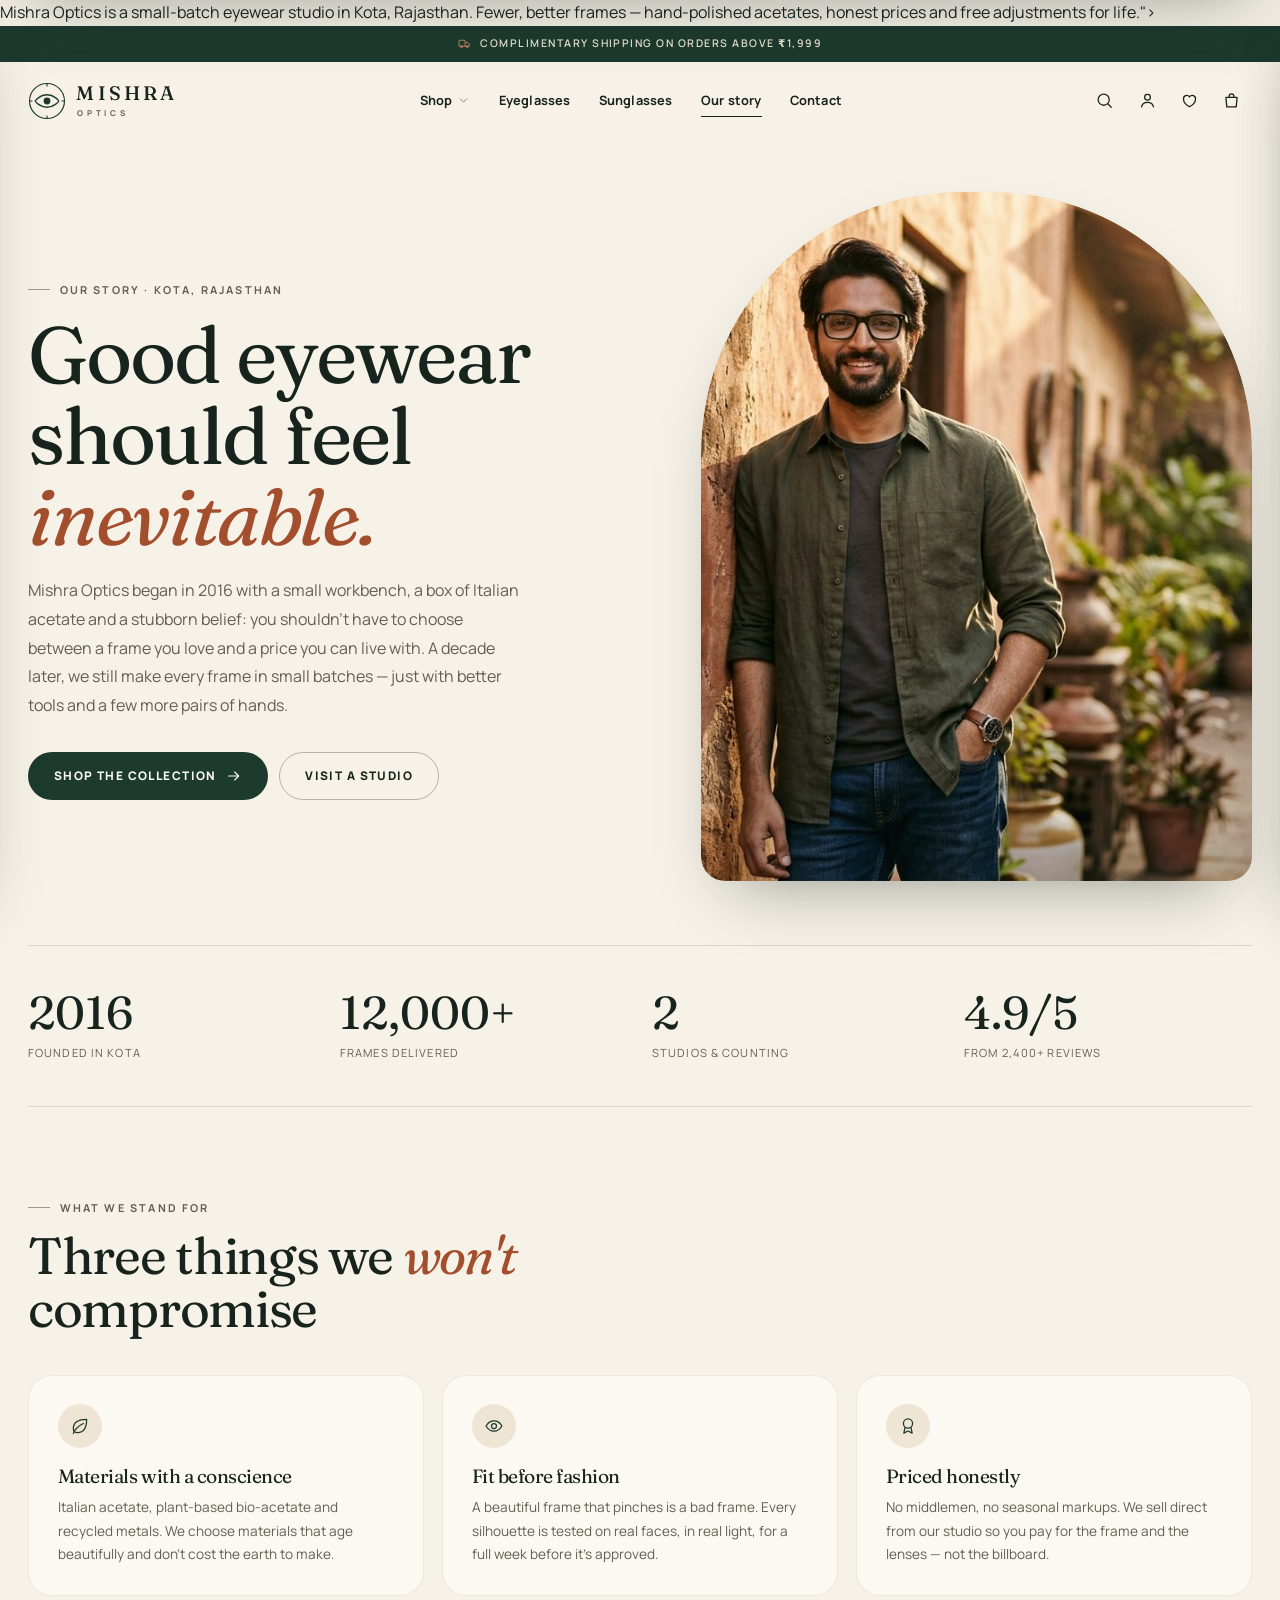
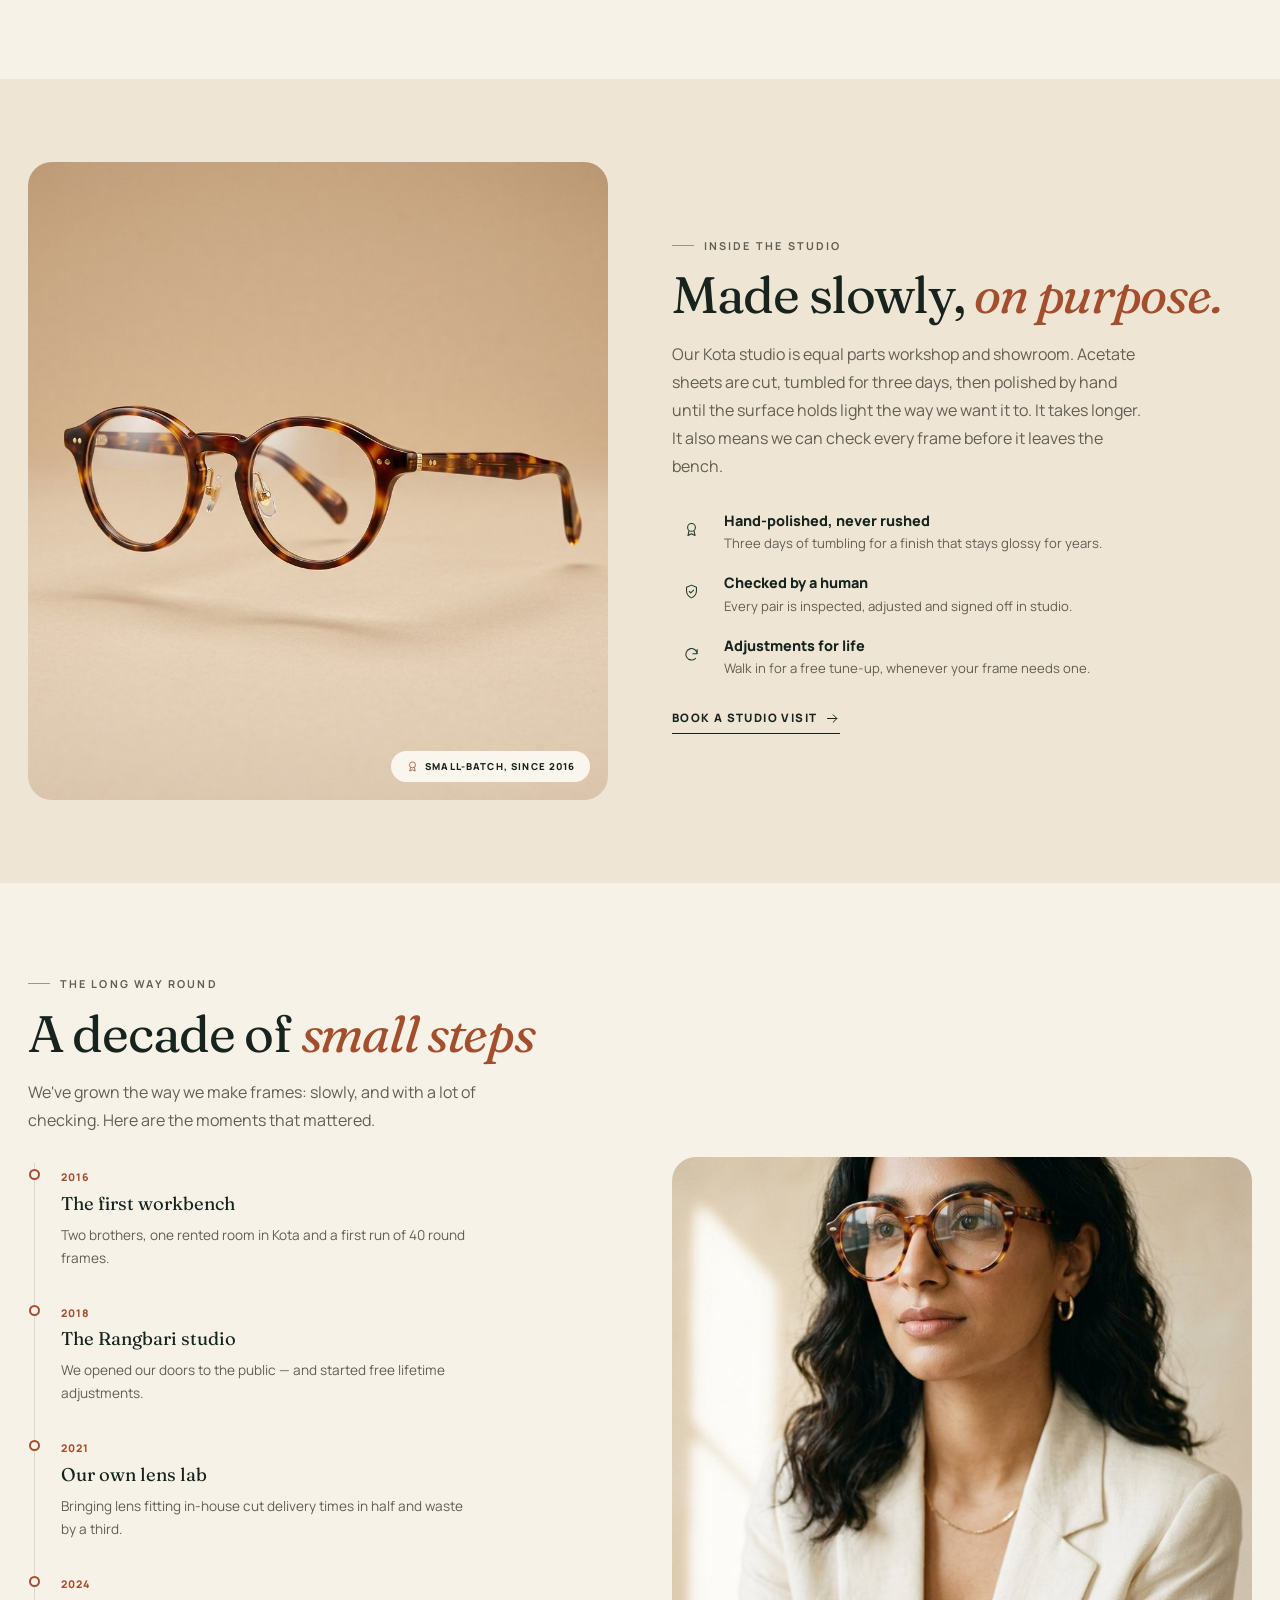
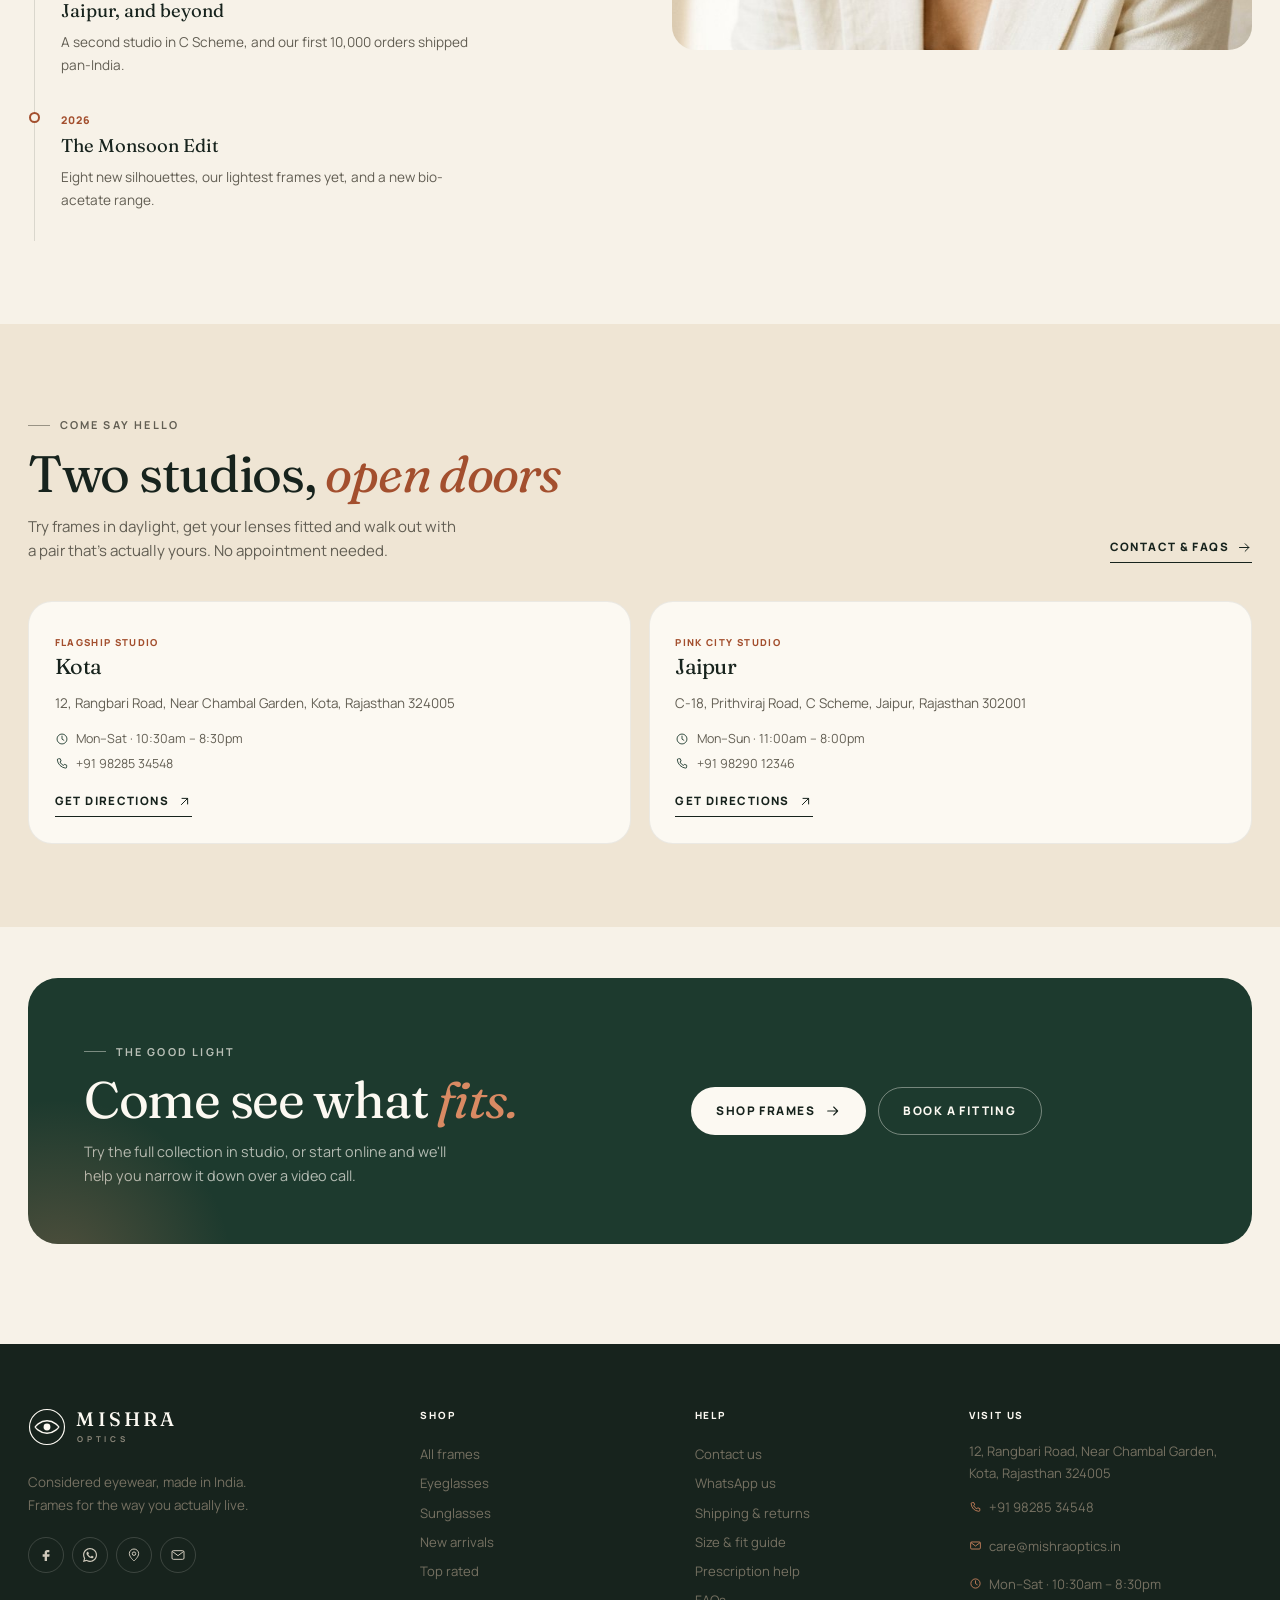
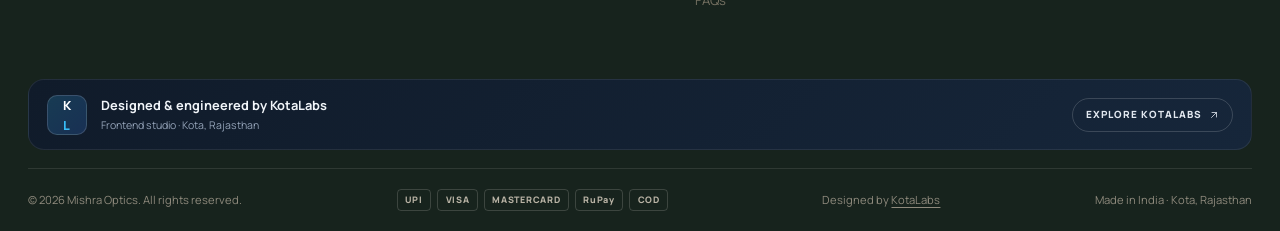
==== commit 8eb02702: "Add WhatsApp handoff, public social links and KotaLabs footer credit - Contact form validates then o" ====
--- a/about.html
+++ b/about.html
@@ -191,19 +191,25 @@
         </a>
         <p>Considered eyewear, made in India. Frames for the way you actually live.</p>
         <div class="footer__socials">
-          <a href="https://instagram.com" target="_blank" rel="noopener" aria-label="Instagram"><svg class="icon" aria-hidden="true"><use href="assets/icons.svg#i-instagram"></use></svg></a>
-          <a href="https://facebook.com" target="_blank" rel="noopener" aria-label="Facebook"><svg class="icon" aria-hidden="true"><use href="assets/icons.svg#i-facebook"></use></svg></a>
-          <a href="https://youtube.com" target="_blank" rel="noopener" aria-label="YouTube"><svg class="icon" aria-hidden="true"><use href="assets/icons.svg#i-youtube"></use></svg></a>
+          <a href="https://www.facebook.com/675562649552525/" target="_blank" rel="noopener" aria-label="Mishra Optics on Facebook"><svg class="icon" aria-hidden="true"><use href="assets/icons.svg#i-facebook"></use></svg></a>
+          <a href="https://wa.me/919828534548?text=Hello%20Mishra%20Optics%2C%20I%27d%20like%20some%20help%20choosing%20a%20frame." target="_blank" rel="noopener" aria-label="Chat with Mishra Optics on WhatsApp"><svg class="icon" aria-hidden="true"><use href="assets/icons.svg#i-whatsapp"></use></svg></a>
+          <a href="https://maps.google.com/?q=Mishra+Optician+Rangpur+Road+Kota+Rajasthan" target="_blank" rel="noopener" aria-label="Mishra Optics on Google Maps"><svg class="icon" aria-hidden="true"><use href="assets/icons.svg#i-pin"></use></svg></a>
           <a href="mailto:care@mishraoptics.in" aria-label="Email us"><svg class="icon" aria-hidden="true"><use href="assets/icons.svg#i-mail"></use></svg></a>
         </div>
       </div>
       <div class="footer__col"><h4>Shop</h4><a href="shop.html">All frames</a><a href="shop.html?category=eyeglasses">Eyeglasses</a><a href="shop.html?category=sunglasses">Sunglasses</a><a href="shop.html?sort=newest">New arrivals</a><a href="shop.html?sort=rating">Top rated</a></div>
-      <div class="footer__col"><h4>Help</h4><a href="contact.html">Contact us</a><a href="contact.html">Shipping & returns</a><a href="contact.html">Size & fit guide</a><a href="contact.html">Prescription help</a><a href="contact.html">FAQs</a></div>
-      <div class="footer__col"><h4>Visit us</h4><address>12, Rangbari Road, Near Chambal Garden,<br>Kota, Rajasthan 324005</address><a class="footer__contact" href="tel:+919829012345"><svg class="icon" aria-hidden="true"><use href="assets/icons.svg#i-phone"></use></svg> +91 98290 12345</a><a class="footer__contact" href="mailto:care@mishraoptics.in"><svg class="icon" aria-hidden="true"><use href="assets/icons.svg#i-mail"></use></svg> care@mishraoptics.in</a><a class="footer__contact" href="contact.html"><svg class="icon" aria-hidden="true"><use href="assets/icons.svg#i-clock"></use></svg> Mon–Sat · 10:30am – 8:30pm</a></div>
-    </div>
+      <div class="footer__col"><h4>Help</h4><a href="contact.html">Contact us</a><a href="https://wa.me/919828534548?text=Hi%20Mishra%20Optics%2C%20I%20need%20some%20help." target="_blank" rel="noopener">WhatsApp us</a><a href="contact.html">Shipping & returns</a><a href="contact.html">Size & fit guide</a><a href="contact.html">Prescription help</a><a href="contact.html">FAQs</a></div>
+      <div class="footer__col"><h4>Visit us</h4><address>12, Rangbari Road, Near Chambal Garden,<br>Kota, Rajasthan 324005</address><a class="footer__contact" href="tel:+919828534548"><svg class="icon" aria-hidden="true"><use href="assets/icons.svg#i-phone"></use></svg> +91 98285 34548</a><a class="footer__contact" href="mailto:care@mishraoptics.in"><svg class="icon" aria-hidden="true"><use href="assets/icons.svg#i-mail"></use></svg> care@mishraoptics.in</a><a class="footer__contact" href="contact.html"><svg class="icon" aria-hidden="true"><use href="assets/icons.svg#i-clock"></use></svg> Mon–Sat · 10:30am – 8:30pm</a></div>
+    </div>
+    <a class="footer__credit" href="https://www.kotalabs.in/" target="_blank" rel="noopener" aria-label="Designed and engineered by KotaLabs — visit kotalabs.in">
+      <span class="footer__credit-mark">K<span>L</span></span>
+      <span><strong>Designed &amp; engineered by KotaLabs</strong><small>Frontend studio · Kota, Rajasthan</small></span>
+      <span class="footer__credit-link">Explore KotaLabs <svg class="icon" aria-hidden="true"><use href="assets/icons.svg#i-arrow-up-right"></use></svg></span>
+    </a>
     <div class="footer__bottom">
       <span>© <span id="year">2026</span> Mishra Optics. All rights reserved.</span>
       <div class="footer__pay"><span>UPI</span><span>VISA</span><span>MASTERCARD</span><span>RuPay</span><span>COD</span></div>
+      <span>Designed by <a href="https://www.kotalabs.in/" target="_blank" rel="noopener" style="text-decoration:underline;text-underline-offset:3px">KotaLabs</a></span>
       <span>Made in India · Kota, Rajasthan</span>
     </div>
   </div>
--- a/css/styles.css
+++ b/css/styles.css
@@ -159,6 +159,8 @@
 .btn-clay:hover { background: #8f4327; transform: translateY(-2px); box-shadow: var(--shadow-sm); }
 .btn-outline { border-color: rgba(23, 35, 29, 0.3); color: var(--ink); }
 .btn-outline:hover { background: var(--ink); color: var(--paper-2); border-color: var(--ink); }
+.btn-whatsapp { background: #1f7a4d; color: #fff; }
+.btn-whatsapp:hover { background: #17603c; transform: translateY(-2px); box-shadow: var(--shadow-sm); }
 .btn-light { background: var(--paper-2); color: var(--ink); }
 .btn-light:hover { background: var(--white); transform: translateY(-2px); }
 .btn-block { width: 100%; }
@@ -859,6 +861,47 @@
 .newsletter__form.is-done .newsletter__field,
 .newsletter__form.is-done .newsletter__note { display: none; }
 .newsletter__form.is-done .newsletter__success { display: flex; }
+
+
+/* ---------- footer credit ---------- */
+.footer__credit {
+  display: flex;
+  align-items: center;
+  gap: 0.9rem;
+  background: linear-gradient(135deg, #101b2a, #16263a);
+  border: 1px solid rgba(255, 255, 255, 0.08);
+  border-radius: var(--r-md);
+  padding: 0.9rem 1.1rem;
+  margin-bottom: 1.1rem;
+  color: #dbe6f2;
+  transition: border-color 0.25s, transform 0.25s, box-shadow 0.25s;
+}
+.footer__credit:hover { border-color: rgba(56, 189, 248, 0.4); transform: translateY(-2px); box-shadow: var(--shadow-sm); }
+.footer__credit-mark {
+  width: 40px; height: 40px; flex: none;
+  border-radius: 10px;
+  background: linear-gradient(135deg, rgba(56, 189, 248, 0.2), rgba(59, 130, 246, 0.2));
+  border: 1px solid rgba(255, 255, 255, 0.15);
+  display: grid; place-items: center;
+  font-size: 0.78rem; font-weight: 800; letter-spacing: -0.02em;
+  color: #fff;
+}
+.footer__credit-mark span { color: #38bdf8; }
+.footer__credit strong { display: block; font-size: 0.8rem; font-weight: 700; color: #f1f5f9; }
+.footer__credit small { display: block; font-size: 0.66rem; color: #94a3b8; margin-top: 0.1rem; }
+.footer__credit-link {
+  margin-left: auto;
+  display: inline-flex; align-items: center; gap: 0.35rem;
+  font-size: 0.62rem; font-weight: 800; letter-spacing: 0.1em; text-transform: uppercase;
+  color: #e2e8f0;
+  border: 1px solid rgba(255, 255, 255, 0.16);
+  border-radius: 999px;
+  padding: 0.5rem 0.8rem;
+  white-space: nowrap;
+  transition: background 0.25s, color 0.25s;
+}
+.footer__credit:hover .footer__credit-link { background: #f8fafc; color: #0f172a; }
+.footer__credit-link .icon { width: 12px; height: 12px; }
 
 /* ---------- footer ---------- */
 .site-footer { background: var(--ink); color: #cfc9bb; margin-top: clamp(2rem, 4vw, 3rem); }
@@ -1416,6 +1459,8 @@
   .journal-grid .post-card:last-child { display: block; }
   .search-results { grid-template-columns: 1fr 1fr; }
   .footer__main { grid-template-columns: 1fr; gap: 2rem; }
+  .footer__credit { flex-wrap: wrap; }
+  .footer__credit-link { margin-left: 0; }
   .footer__bottom { flex-direction: column; align-items: flex-start; }
   .form-grid { grid-template-columns: 1fr; }
   .stores-grid { grid-template-columns: 1fr; }
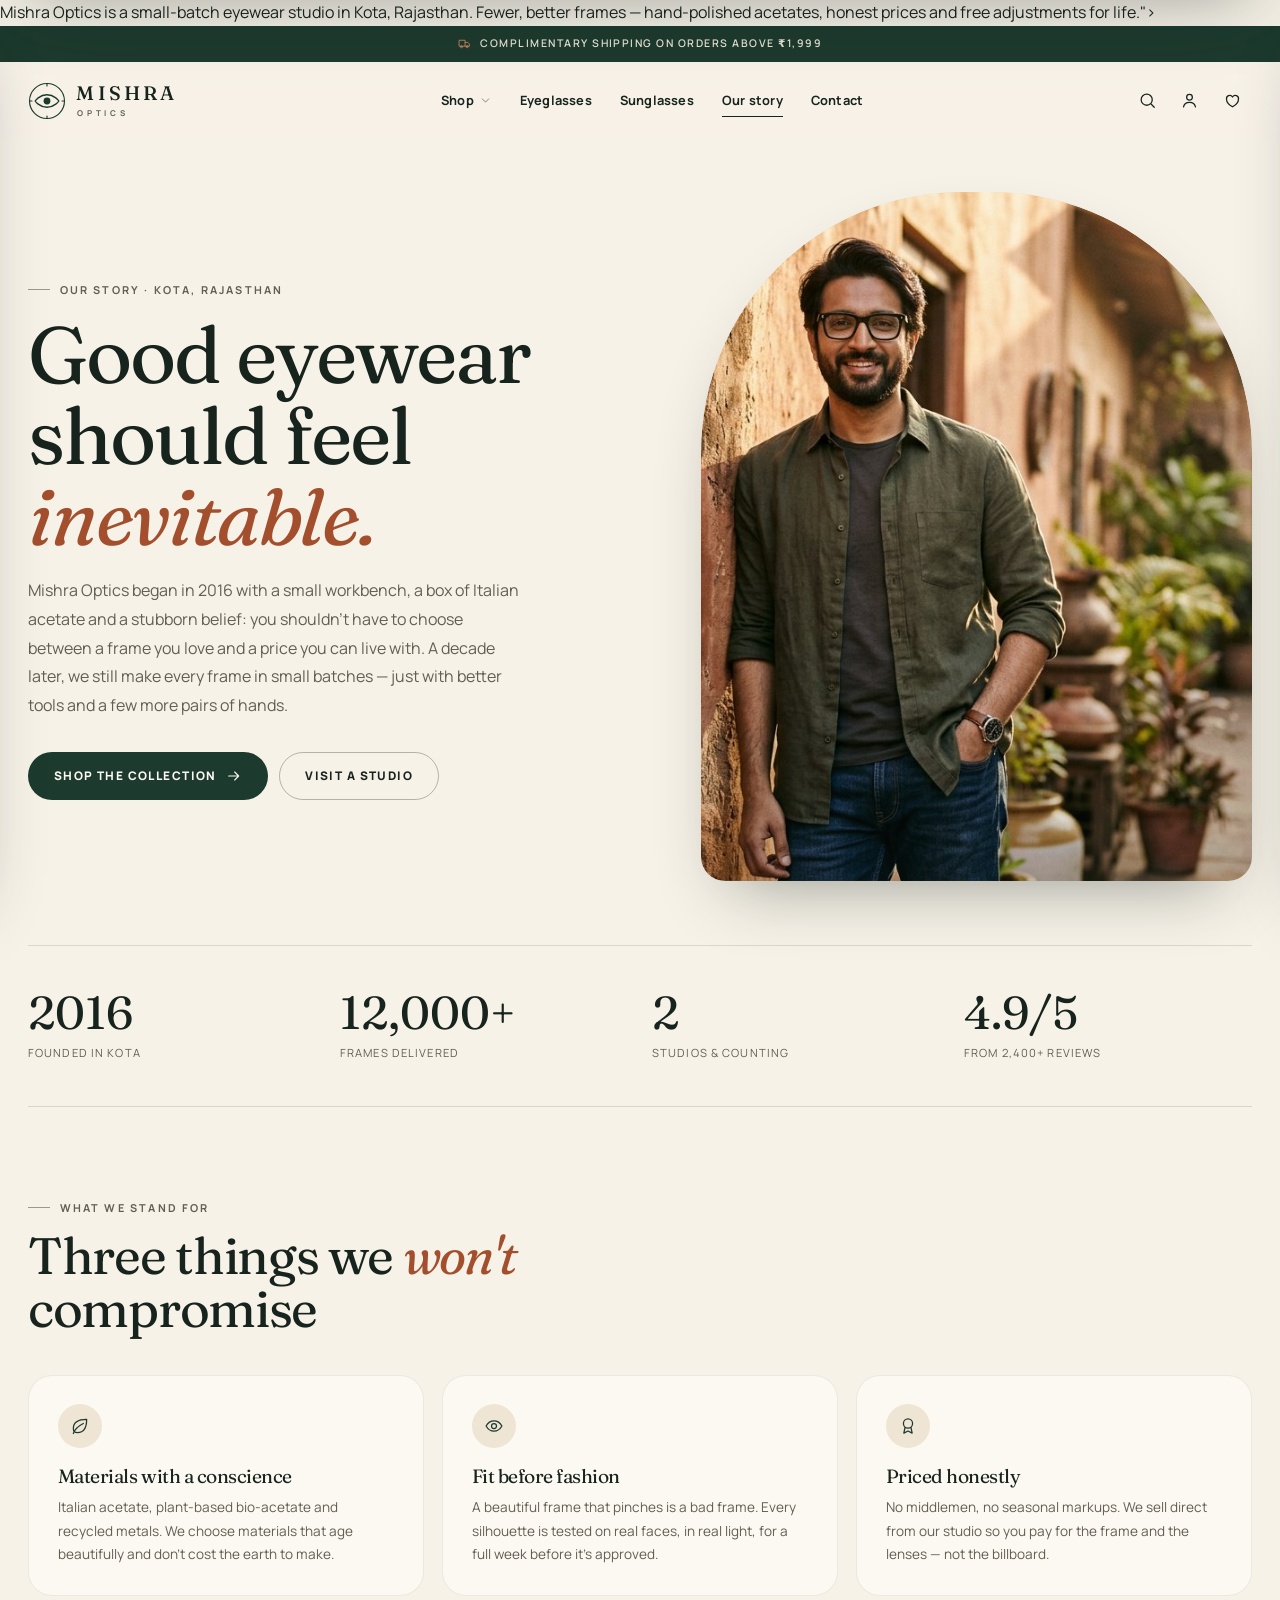
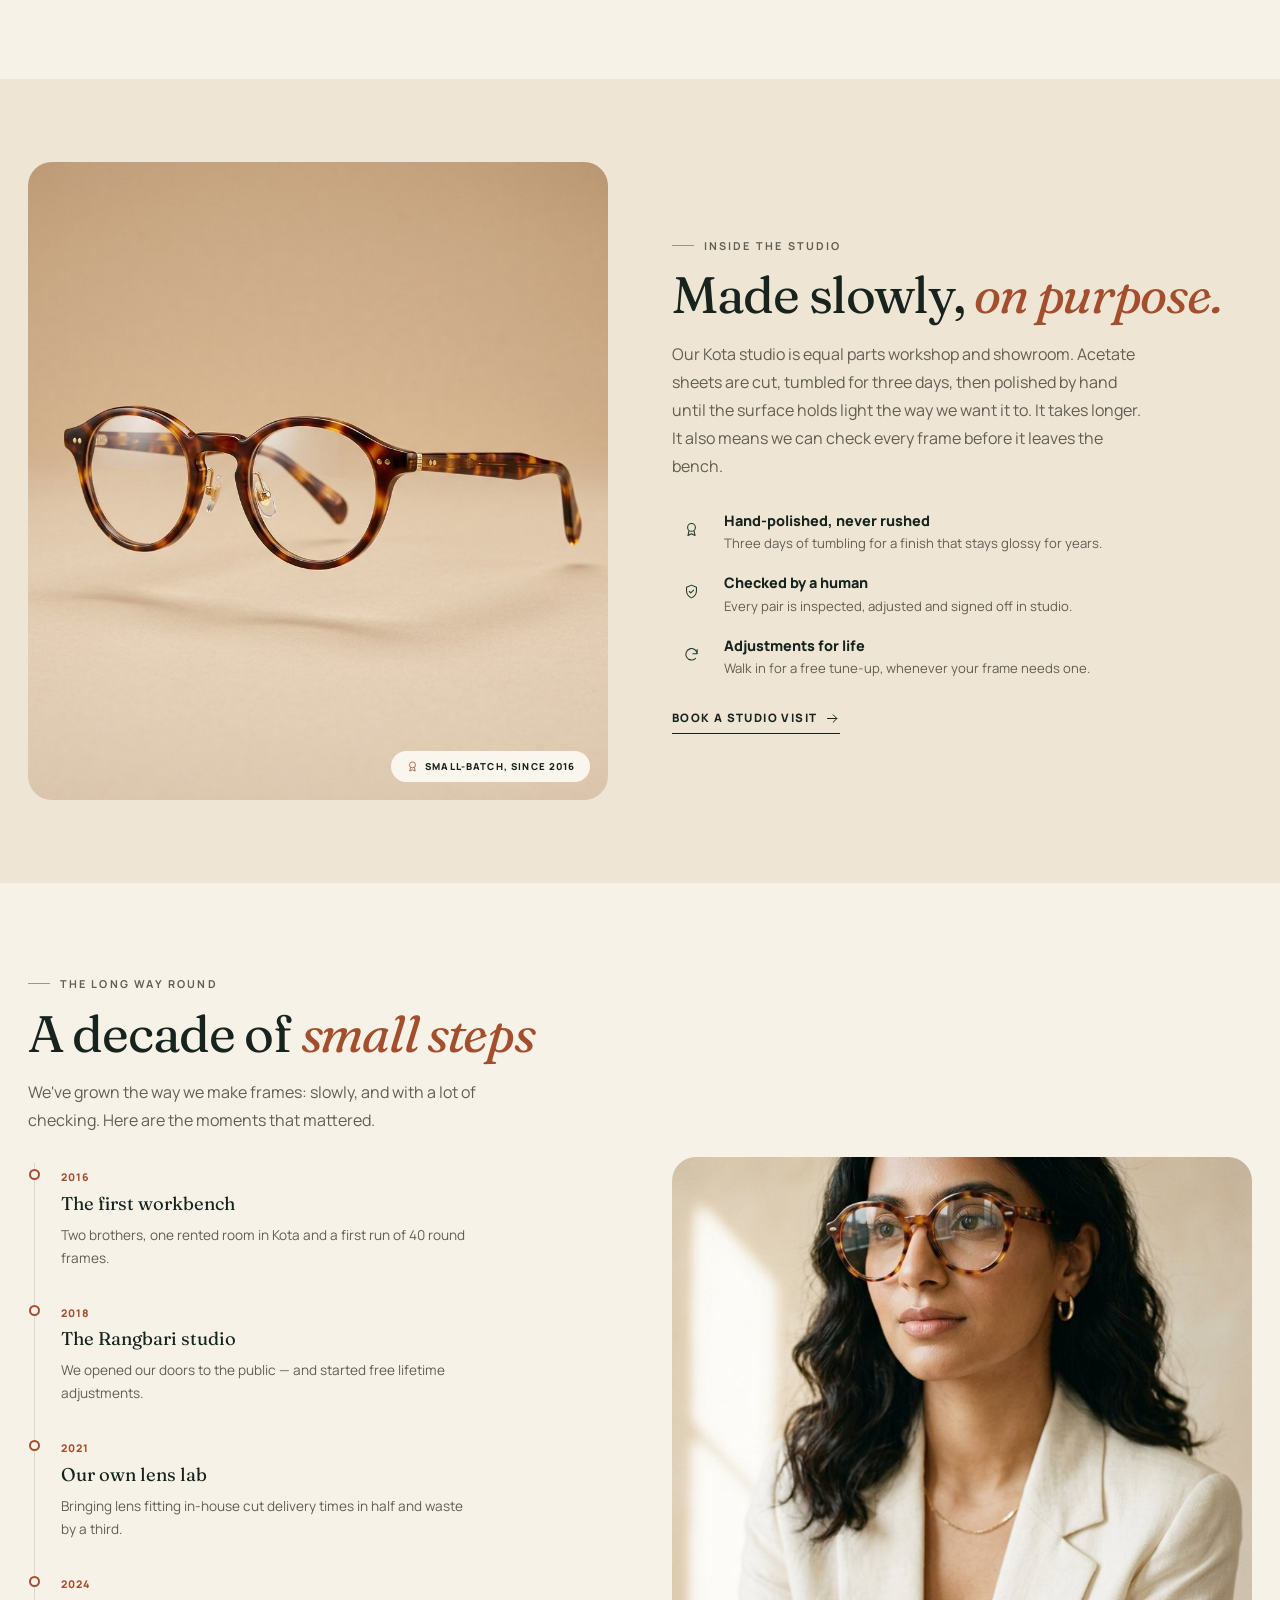
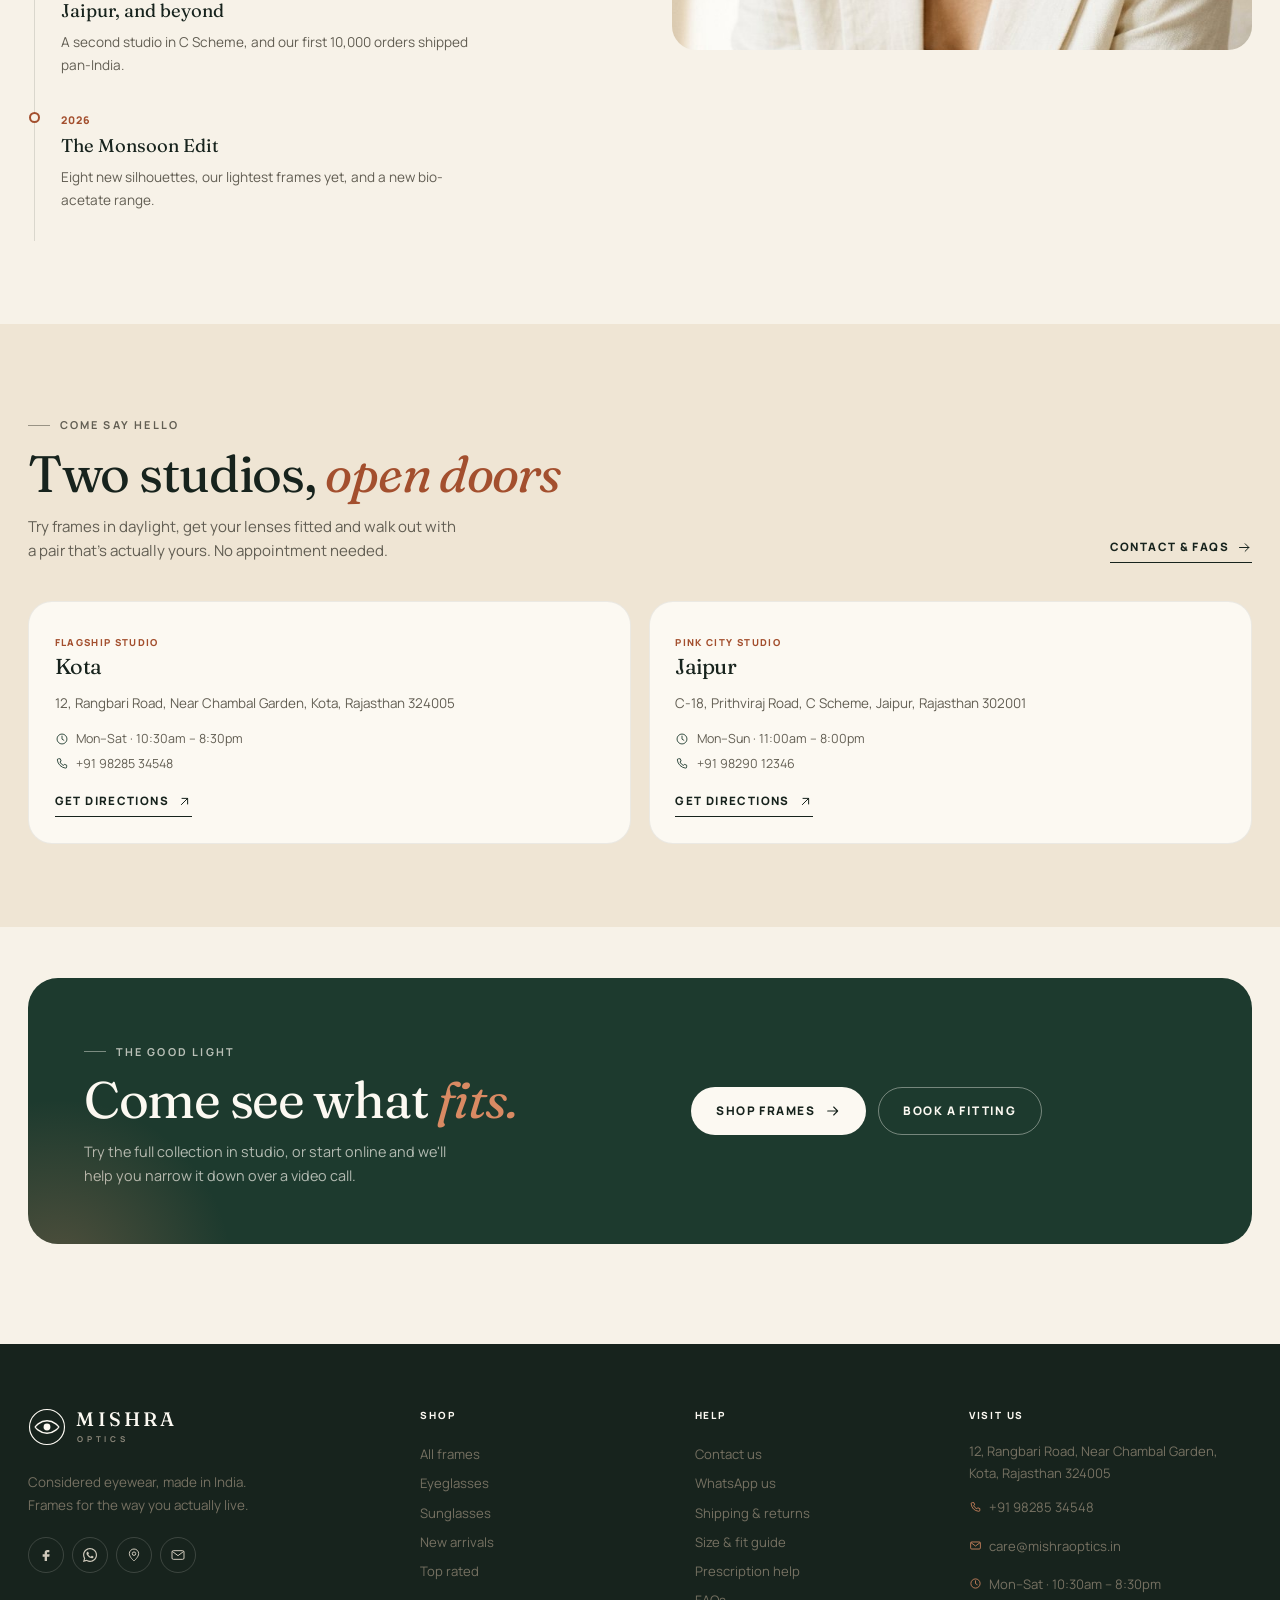
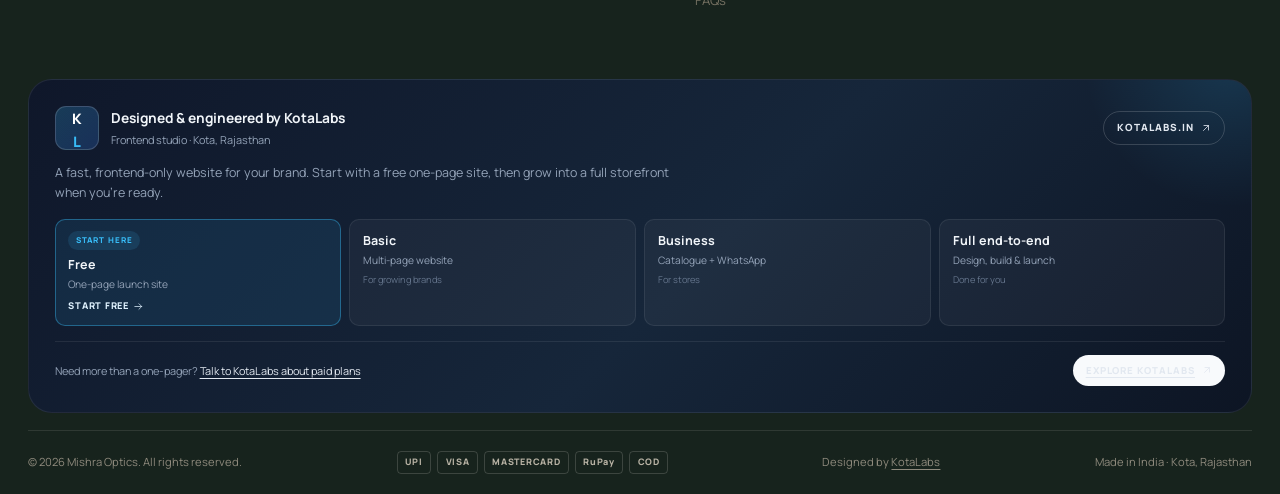
==== commit a00a1912: "Simplify to WhatsApp-led eyewear catalogue with KotaLabs plan card - Remove cart drawer, cart header" ====
--- a/about.html
+++ b/about.html
@@ -49,7 +49,6 @@
       <button class="icon-btn" type="button" data-open-search aria-label="Search frames"><svg class="icon" aria-hidden="true"><use href="assets/icons.svg#i-search"></use></svg></button>
       <a class="icon-btn icon-btn--account" href="contact.html" aria-label="Help and contact"><svg class="icon" aria-hidden="true"><use href="assets/icons.svg#i-user"></use></svg></a>
       <button class="icon-btn" type="button" data-open-wishlist aria-label="Saved frames"><svg class="icon" aria-hidden="true"><use href="assets/icons.svg#i-heart"></use></svg><span class="icon-btn__count" data-wish-count hidden>0</span></button>
-      <button class="icon-btn" type="button" data-open-cart aria-label="Shopping bag"><svg class="icon" aria-hidden="true"><use href="assets/icons.svg#i-bag"></use></svg><span class="icon-btn__count" data-cart-count hidden>0</span></button>
       <button class="icon-btn burger" type="button" data-open-menu aria-label="Open menu"><svg class="icon" aria-hidden="true"><use href="assets/icons.svg#i-menu"></use></svg></button>
     </div>
   </div>
@@ -201,11 +200,44 @@
       <div class="footer__col"><h4>Help</h4><a href="contact.html">Contact us</a><a href="https://wa.me/919828534548?text=Hi%20Mishra%20Optics%2C%20I%20need%20some%20help." target="_blank" rel="noopener">WhatsApp us</a><a href="contact.html">Shipping & returns</a><a href="contact.html">Size & fit guide</a><a href="contact.html">Prescription help</a><a href="contact.html">FAQs</a></div>
       <div class="footer__col"><h4>Visit us</h4><address>12, Rangbari Road, Near Chambal Garden,<br>Kota, Rajasthan 324005</address><a class="footer__contact" href="tel:+919828534548"><svg class="icon" aria-hidden="true"><use href="assets/icons.svg#i-phone"></use></svg> +91 98285 34548</a><a class="footer__contact" href="mailto:care@mishraoptics.in"><svg class="icon" aria-hidden="true"><use href="assets/icons.svg#i-mail"></use></svg> care@mishraoptics.in</a><a class="footer__contact" href="contact.html"><svg class="icon" aria-hidden="true"><use href="assets/icons.svg#i-clock"></use></svg> Mon–Sat · 10:30am – 8:30pm</a></div>
     </div>
-    <a class="footer__credit" href="https://www.kotalabs.in/" target="_blank" rel="noopener" aria-label="Designed and engineered by KotaLabs — visit kotalabs.in">
-      <span class="footer__credit-mark">K<span>L</span></span>
-      <span><strong>Designed &amp; engineered by KotaLabs</strong><small>Frontend studio · Kota, Rajasthan</small></span>
-      <span class="footer__credit-link">Explore KotaLabs <svg class="icon" aria-hidden="true"><use href="assets/icons.svg#i-arrow-up-right"></use></svg></span>
-    </a>
+    <div class="kotalabs-card">
+      <div class="kotalabs-card__head">
+        <span class="kotalabs-mark" aria-hidden="true">K<span>L</span></span>
+        <div class="kotalabs-card__title">
+          <strong>Designed &amp; engineered by KotaLabs</strong>
+          <small>Frontend studio · Kota, Rajasthan</small>
+        </div>
+        <a class="kotalabs-card__site" href="https://www.kotalabs.in/" target="_blank" rel="noopener" aria-label="Visit KotaLabs at kotalabs.in">kotalabs.in <svg class="icon" aria-hidden="true"><use href="assets/icons.svg#i-arrow-up-right"></use></svg></a>
+      </div>
+      <p class="kotalabs-card__pitch">A fast, frontend-only website for your brand. Start with a free one-page site, then grow into a full storefront when you're ready.</p>
+      <div class="kotalabs-plans">
+        <a class="kotalabs-plan kotalabs-plan--free" href="https://www.kotalabs.in/" target="_blank" rel="noopener" aria-label="Start with the free KotaLabs plan">
+          <span class="kotalabs-plan__badge">Start here</span>
+          <strong>Free</strong>
+          <small>One-page launch site</small>
+          <span class="kotalabs-plan__cta">Start free <svg class="icon" aria-hidden="true"><use href="assets/icons.svg#i-arrow-right"></use></svg></span>
+        </a>
+        <div class="kotalabs-plan">
+          <strong>Basic</strong>
+          <small>Multi-page website</small>
+          <span class="kotalabs-plan__note">For growing brands</span>
+        </div>
+        <div class="kotalabs-plan">
+          <strong>Business</strong>
+          <small>Catalogue + WhatsApp</small>
+          <span class="kotalabs-plan__note">For stores</span>
+        </div>
+        <div class="kotalabs-plan">
+          <strong>Full end-to-end</strong>
+          <small>Design, build &amp; launch</small>
+          <span class="kotalabs-plan__note">Done for you</span>
+        </div>
+      </div>
+      <div class="kotalabs-card__foot">
+        <span>Need more than a one-pager? <a href="https://www.kotalabs.in/" target="_blank" rel="noopener">Talk to KotaLabs about paid plans</a></span>
+        <a class="kotalabs-card__cta" href="https://www.kotalabs.in/" target="_blank" rel="noopener">Explore KotaLabs <svg class="icon" aria-hidden="true"><use href="assets/icons.svg#i-arrow-up-right"></use></svg></a>
+      </div>
+    </div>
     <div class="footer__bottom">
       <span>© <span id="year">2026</span> Mishra Optics. All rights reserved.</span>
       <div class="footer__pay"><span>UPI</span><span>VISA</span><span>MASTERCARD</span><span>RuPay</span><span>COD</span></div>
--- a/css/styles.css
+++ b/css/styles.css
@@ -863,33 +863,40 @@
 .newsletter__form.is-done .newsletter__success { display: flex; }
 
 
-/* ---------- footer credit ---------- */
-.footer__credit {
-  display: flex;
-  align-items: center;
-  gap: 0.9rem;
-  background: linear-gradient(135deg, #101b2a, #16263a);
+/* ---------- KotaLabs brand card ---------- */
+.kotalabs-card {
+  position: relative;
+  overflow: hidden;
+  background: linear-gradient(135deg, #0f172a, #16263a 55%, #0d1524);
   border: 1px solid rgba(255, 255, 255, 0.08);
-  border-radius: var(--r-md);
-  padding: 0.9rem 1.1rem;
+  border-radius: var(--r-lg);
+  padding: clamp(1.1rem, 2.5vw, 1.6rem);
   margin-bottom: 1.1rem;
   color: #dbe6f2;
-  transition: border-color 0.25s, transform 0.25s, box-shadow 0.25s;
-}
-.footer__credit:hover { border-color: rgba(56, 189, 248, 0.4); transform: translateY(-2px); box-shadow: var(--shadow-sm); }
-.footer__credit-mark {
-  width: 40px; height: 40px; flex: none;
-  border-radius: 10px;
-  background: linear-gradient(135deg, rgba(56, 189, 248, 0.2), rgba(59, 130, 246, 0.2));
-  border: 1px solid rgba(255, 255, 255, 0.15);
+}
+.kotalabs-card::before {
+  content: "";
+  position: absolute;
+  width: 320px; height: 320px;
+  right: -140px; top: -180px;
+  border-radius: 50%;
+  background: radial-gradient(circle, rgba(56, 189, 248, 0.16), transparent 65%);
+  pointer-events: none;
+}
+.kotalabs-card__head { position: relative; display: flex; align-items: center; gap: 0.8rem; flex-wrap: wrap; }
+.kotalabs-mark {
+  width: 44px; height: 44px; flex: none;
+  border-radius: 11px;
+  background: linear-gradient(135deg, rgba(56, 189, 248, 0.22), rgba(59, 130, 246, 0.22));
+  border: 1px solid rgba(255, 255, 255, 0.16);
   display: grid; place-items: center;
-  font-size: 0.78rem; font-weight: 800; letter-spacing: -0.02em;
+  font-size: 0.9rem; font-weight: 800; letter-spacing: -0.03em;
   color: #fff;
 }
-.footer__credit-mark span { color: #38bdf8; }
-.footer__credit strong { display: block; font-size: 0.8rem; font-weight: 700; color: #f1f5f9; }
-.footer__credit small { display: block; font-size: 0.66rem; color: #94a3b8; margin-top: 0.1rem; }
-.footer__credit-link {
+.kotalabs-mark span { color: #38bdf8; }
+.kotalabs-card__title strong { display: block; font-size: 0.86rem; font-weight: 700; color: #f1f5f9; }
+.kotalabs-card__title small { display: block; font-size: 0.68rem; color: #94a3b8; margin-top: 0.1rem; }
+.kotalabs-card__site {
   margin-left: auto;
   display: inline-flex; align-items: center; gap: 0.35rem;
   font-size: 0.62rem; font-weight: 800; letter-spacing: 0.1em; text-transform: uppercase;
@@ -900,8 +907,64 @@
   white-space: nowrap;
   transition: background 0.25s, color 0.25s;
 }
-.footer__credit:hover .footer__credit-link { background: #f8fafc; color: #0f172a; }
-.footer__credit-link .icon { width: 12px; height: 12px; }
+.kotalabs-card__site:hover { background: #f8fafc; color: #0f172a; }
+.kotalabs-card__site .icon { width: 12px; height: 12px; }
+.kotalabs-card__pitch { position: relative; margin-top: 0.8rem; font-size: 0.78rem; line-height: 1.6; color: #94a3b8; max-width: 78ch; }
+.kotalabs-plans { position: relative; display: grid; grid-template-columns: repeat(4, minmax(0, 1fr)); gap: 0.55rem; margin-top: 1rem; }
+.kotalabs-plan {
+  background: rgba(255, 255, 255, 0.04);
+  border: 1px solid rgba(255, 255, 255, 0.08);
+  border-radius: 10px;
+  padding: 0.7rem 0.8rem;
+  display: flex; flex-direction: column; gap: 0.15rem;
+}
+.kotalabs-plan--free {
+  background: rgba(56, 189, 248, 0.1);
+  border-color: rgba(56, 189, 248, 0.4);
+  text-decoration: none;
+  transition: background 0.25s, border-color 0.25s, transform 0.25s;
+}
+.kotalabs-plan--free:hover { background: rgba(56, 189, 248, 0.16); border-color: rgba(56, 189, 248, 0.7); transform: translateY(-2px); }
+.kotalabs-plan__badge {
+  align-self: flex-start;
+  font-size: 0.5rem; font-weight: 800; letter-spacing: 0.12em; text-transform: uppercase;
+  color: #38bdf8;
+  background: rgba(56, 189, 248, 0.12);
+  border-radius: 999px;
+  padding: 0.2rem 0.45rem;
+  margin-bottom: 0.15rem;
+}
+.kotalabs-plan strong { font-size: 0.78rem; font-weight: 700; color: #f1f5f9; }
+.kotalabs-plan small { font-size: 0.64rem; color: #94a3b8; line-height: 1.4; }
+.kotalabs-plan__note { font-size: 0.58rem; color: #64748b; margin-top: 0.2rem; }
+.kotalabs-plan__cta {
+  display: inline-flex; align-items: center; gap: 0.25rem;
+  margin-top: 0.35rem;
+  font-size: 0.58rem; font-weight: 800; letter-spacing: 0.08em; text-transform: uppercase;
+  color: #e0f2fe;
+}
+.kotalabs-plan__cta .icon { width: 11px; height: 11px; }
+.kotalabs-card__foot {
+  position: relative;
+  display: flex; align-items: center; justify-content: space-between; gap: 0.8rem; flex-wrap: wrap;
+  margin-top: 0.9rem; padding-top: 0.8rem;
+  border-top: 1px solid rgba(255, 255, 255, 0.08);
+  font-size: 0.68rem; color: #94a3b8;
+}
+.kotalabs-card__foot a { color: #e2e8f0; text-decoration: underline; text-underline-offset: 3px; }
+.kotalabs-card__foot a:hover { color: #38bdf8; }
+.kotalabs-card__cta {
+  display: inline-flex; align-items: center; gap: 0.35rem;
+  font-size: 0.6rem; font-weight: 800; letter-spacing: 0.1em; text-transform: uppercase;
+  color: #0f172a;
+  background: #f8fafc;
+  border-radius: 999px;
+  padding: 0.5rem 0.8rem;
+  text-decoration: none;
+  transition: background 0.25s, color 0.25s;
+}
+.kotalabs-card__cta:hover { background: #38bdf8; color: #0f172a; }
+.kotalabs-card__cta .icon { width: 12px; height: 12px; }
 
 /* ---------- footer ---------- */
 .site-footer { background: var(--ink); color: #cfc9bb; margin-top: clamp(2rem, 4vw, 3rem); }
@@ -1459,8 +1522,9 @@
   .journal-grid .post-card:last-child { display: block; }
   .search-results { grid-template-columns: 1fr 1fr; }
   .footer__main { grid-template-columns: 1fr; gap: 2rem; }
-  .footer__credit { flex-wrap: wrap; }
-  .footer__credit-link { margin-left: 0; }
+  .kotalabs-plans { grid-template-columns: repeat(2, minmax(0, 1fr)); }
+  .kotalabs-card__site { margin-left: 0; }
+  .kotalabs-card__foot { flex-direction: column; align-items: flex-start; }
   .footer__bottom { flex-direction: column; align-items: flex-start; }
   .form-grid { grid-template-columns: 1fr; }
   .stores-grid { grid-template-columns: 1fr; }
@@ -1476,9 +1540,6 @@
   .shop-toolbar__right { width: 100%; justify-content: space-between; }
   .sort-select { flex: 1; }
   .pdp__delivery { gap: 0.4rem; }
-  .buy-row { flex-wrap: wrap; }
-  .buy-row .btn { min-width: 100%; order: 3; }
-  .buy-row .wish-btn { margin-left: auto; }
   .testi-product { display: none; }
   .announce { font-size: 0.58rem; letter-spacing: 0.1em; height: 32px; }
   .brand__mark { width: 32px; height: 32px; }
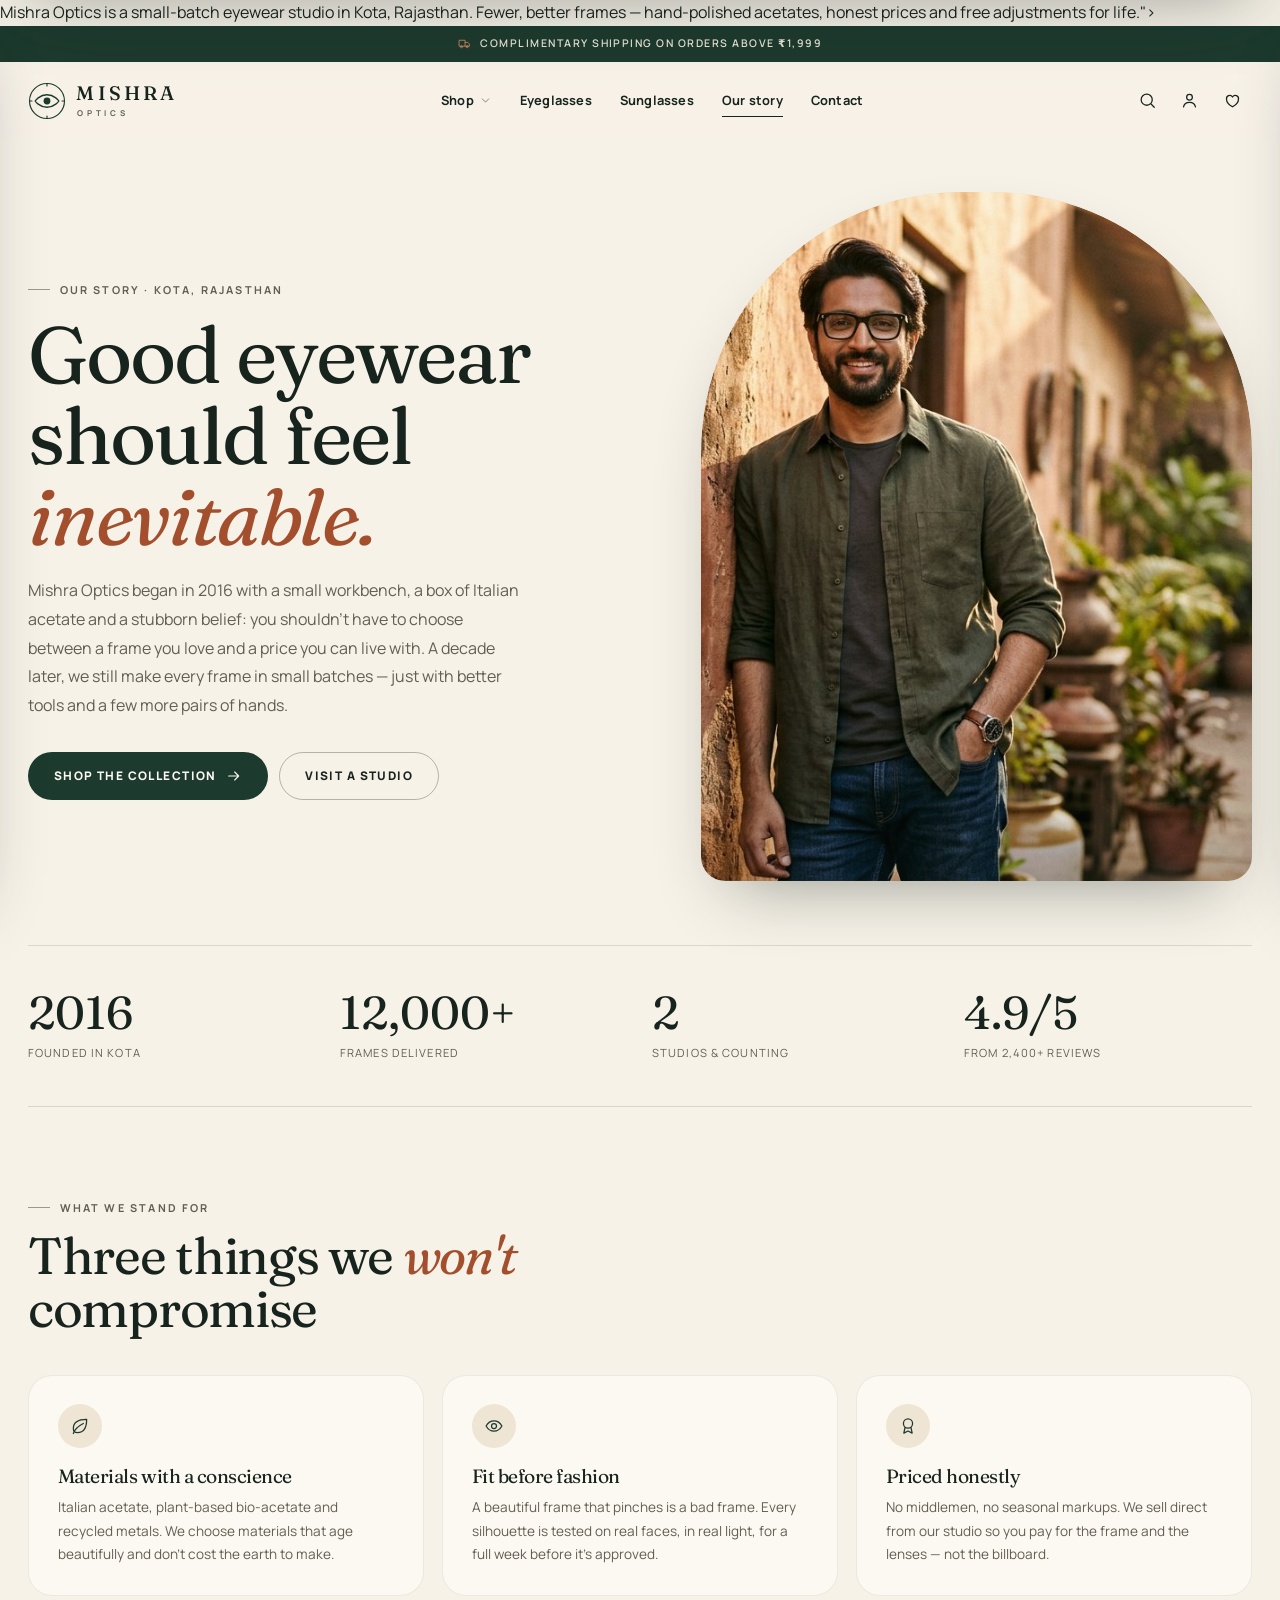
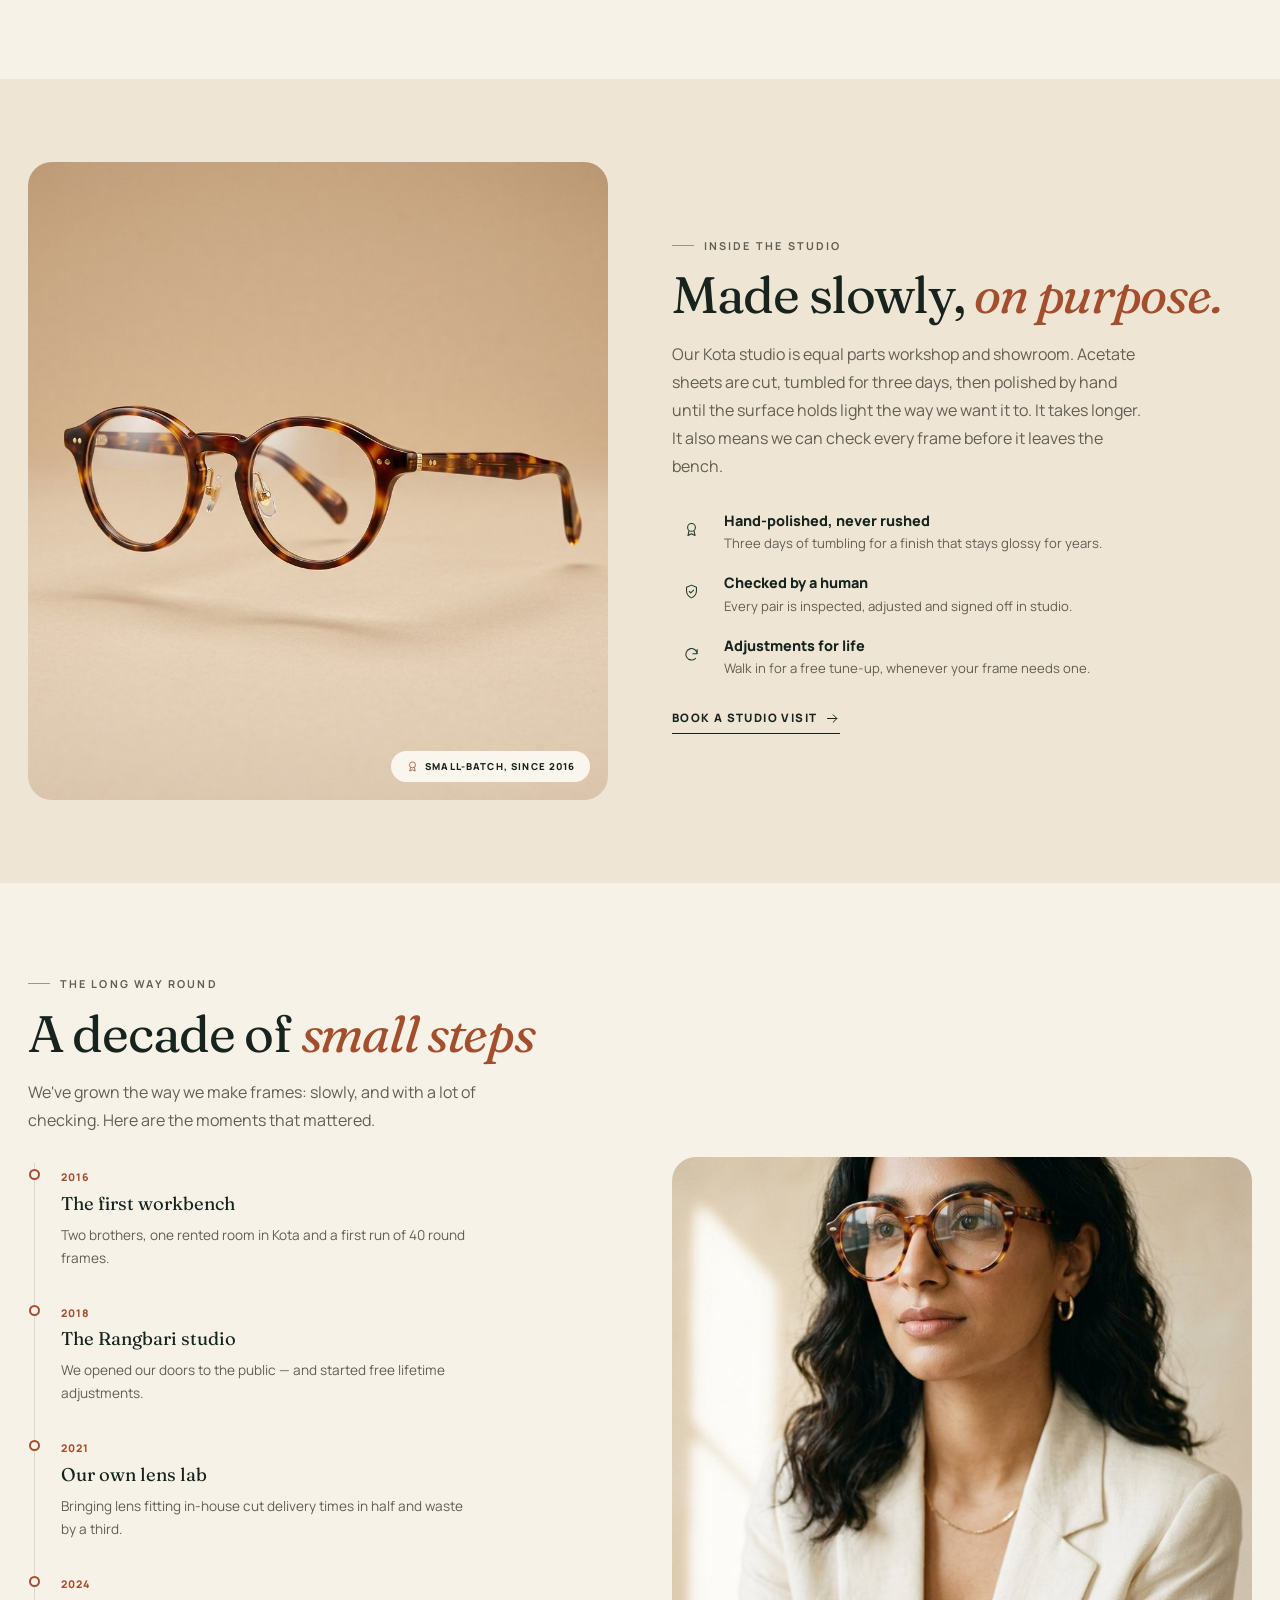
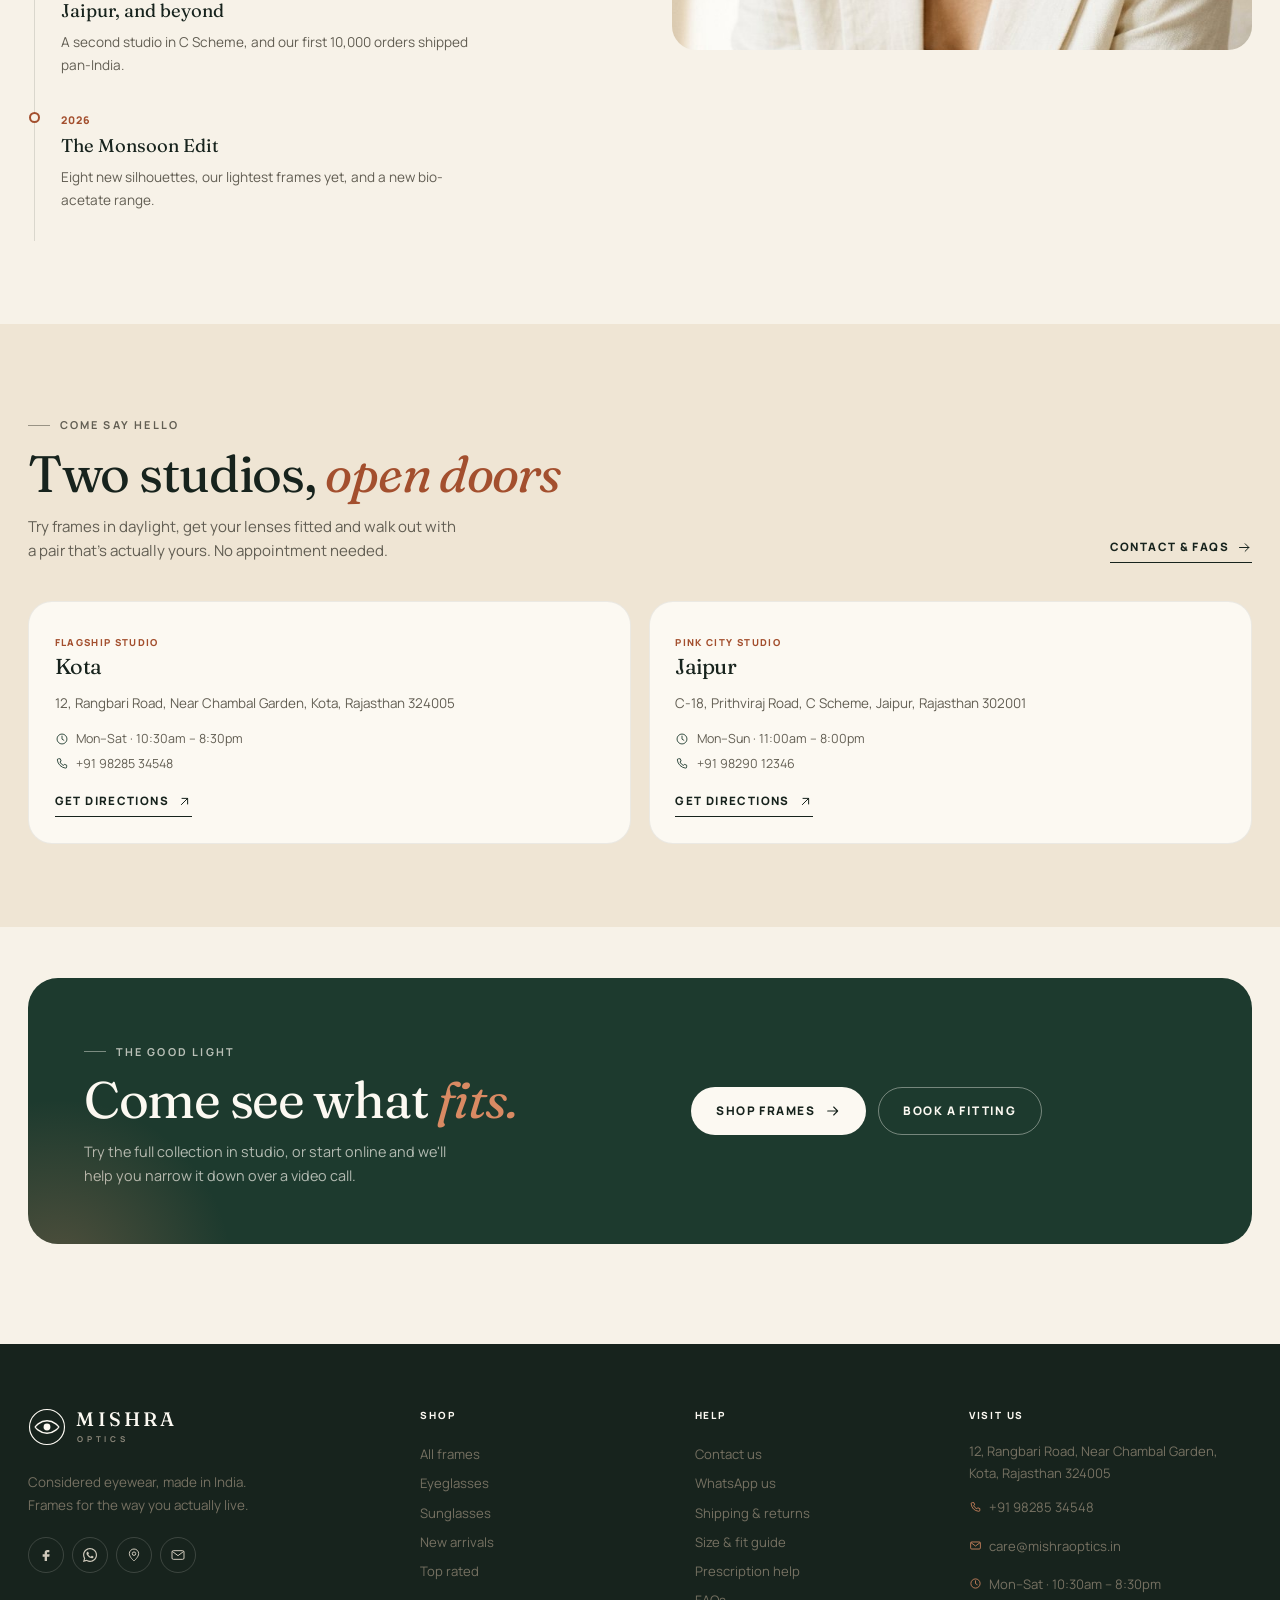
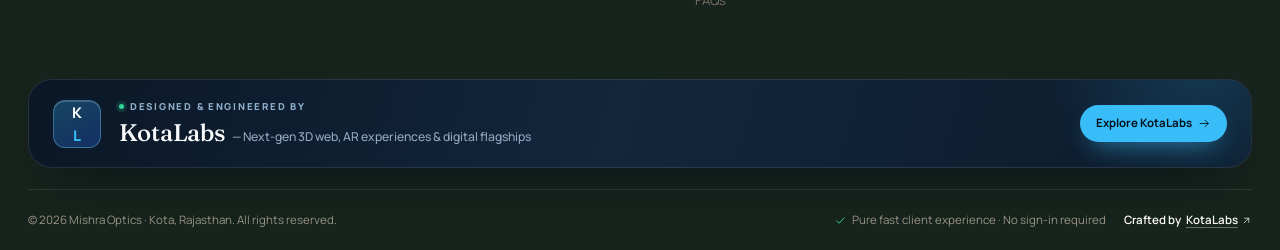
==== commit 34462512: "Rework footer credit into Goswami-style single KotaLabs bar Replace the 4-plan KotaLabs promo card w" ====
--- a/about.html
+++ b/about.html
@@ -201,48 +201,22 @@
       <div class="footer__col"><h4>Visit us</h4><address>12, Rangbari Road, Near Chambal Garden,<br>Kota, Rajasthan 324005</address><a class="footer__contact" href="tel:+919828534548"><svg class="icon" aria-hidden="true"><use href="assets/icons.svg#i-phone"></use></svg> +91 98285 34548</a><a class="footer__contact" href="mailto:care@mishraoptics.in"><svg class="icon" aria-hidden="true"><use href="assets/icons.svg#i-mail"></use></svg> care@mishraoptics.in</a><a class="footer__contact" href="contact.html"><svg class="icon" aria-hidden="true"><use href="assets/icons.svg#i-clock"></use></svg> Mon–Sat · 10:30am – 8:30pm</a></div>
     </div>
     <div class="kotalabs-card">
-      <div class="kotalabs-card__head">
-        <span class="kotalabs-mark" aria-hidden="true">K<span>L</span></span>
-        <div class="kotalabs-card__title">
-          <strong>Designed &amp; engineered by KotaLabs</strong>
-          <small>Frontend studio · Kota, Rajasthan</small>
-        </div>
-        <a class="kotalabs-card__site" href="https://www.kotalabs.in/" target="_blank" rel="noopener" aria-label="Visit KotaLabs at kotalabs.in">kotalabs.in <svg class="icon" aria-hidden="true"><use href="assets/icons.svg#i-arrow-up-right"></use></svg></a>
-      </div>
-      <p class="kotalabs-card__pitch">A fast, frontend-only website for your brand. Start with a free one-page site, then grow into a full storefront when you're ready.</p>
-      <div class="kotalabs-plans">
-        <a class="kotalabs-plan kotalabs-plan--free" href="https://www.kotalabs.in/" target="_blank" rel="noopener" aria-label="Start with the free KotaLabs plan">
-          <span class="kotalabs-plan__badge">Start here</span>
-          <strong>Free</strong>
-          <small>One-page launch site</small>
-          <span class="kotalabs-plan__cta">Start free <svg class="icon" aria-hidden="true"><use href="assets/icons.svg#i-arrow-right"></use></svg></span>
-        </a>
-        <div class="kotalabs-plan">
-          <strong>Basic</strong>
-          <small>Multi-page website</small>
-          <span class="kotalabs-plan__note">For growing brands</span>
-        </div>
-        <div class="kotalabs-plan">
-          <strong>Business</strong>
-          <small>Catalogue + WhatsApp</small>
-          <span class="kotalabs-plan__note">For stores</span>
-        </div>
-        <div class="kotalabs-plan">
-          <strong>Full end-to-end</strong>
-          <small>Design, build &amp; launch</small>
-          <span class="kotalabs-plan__note">Done for you</span>
-        </div>
-      </div>
-      <div class="kotalabs-card__foot">
-        <span>Need more than a one-pager? <a href="https://www.kotalabs.in/" target="_blank" rel="noopener">Talk to KotaLabs about paid plans</a></span>
-        <a class="kotalabs-card__cta" href="https://www.kotalabs.in/" target="_blank" rel="noopener">Explore KotaLabs <svg class="icon" aria-hidden="true"><use href="assets/icons.svg#i-arrow-up-right"></use></svg></a>
-      </div>
+      <span class="kotalabs-mark" aria-hidden="true">K<span>L</span></span>
+      <div class="kotalabs-card__body">
+        <span class="kotalabs-card__eyebrow"><i aria-hidden="true"></i> Designed &amp; engineered by</span>
+        <p class="kotalabs-card__line">
+          <span class="kotalabs-card__name">KotaLabs</span>
+          <span class="kotalabs-card__tag">— Next-gen 3D web, AR experiences &amp; digital flagships</span>
+        </p>
+      </div>
+      <a class="kotalabs-card__cta" href="https://www.kotalabs.in/" target="_blank" rel="noopener">Explore KotaLabs <svg class="icon" aria-hidden="true"><use href="assets/icons.svg#i-arrow-right"></use></svg></a>
     </div>
     <div class="footer__bottom">
-      <span>© <span id="year">2026</span> Mishra Optics. All rights reserved.</span>
-      <div class="footer__pay"><span>UPI</span><span>VISA</span><span>MASTERCARD</span><span>RuPay</span><span>COD</span></div>
-      <span>Designed by <a href="https://www.kotalabs.in/" target="_blank" rel="noopener" style="text-decoration:underline;text-underline-offset:3px">KotaLabs</a></span>
-      <span>Made in India · Kota, Rajasthan</span>
+      <span class="footer__copy">© <span id="year">2026</span> Mishra Optics · Kota, Rajasthan. All rights reserved.</span>
+      <div class="footer__bottom-end">
+        <span class="footer__promise"><svg class="icon" aria-hidden="true"><use href="assets/icons.svg#i-check"></use></svg> Pure fast client experience · No sign-in required</span>
+        <span class="footer__crafted">Crafted by <a href="https://www.kotalabs.in/" target="_blank" rel="noopener">KotaLabs <svg class="icon" aria-hidden="true"><use href="assets/icons.svg#i-arrow-up-right"></use></svg></a></span>
+      </div>
     </div>
   </div>
 </footer>
--- a/css/styles.css
+++ b/css/styles.css
@@ -867,104 +867,92 @@
 .kotalabs-card {
   position: relative;
   overflow: hidden;
-  background: linear-gradient(135deg, #0f172a, #16263a 55%, #0d1524);
-  border: 1px solid rgba(255, 255, 255, 0.08);
+  display: flex;
+  align-items: center;
+  gap: clamp(0.75rem, 1.6vw, 1.1rem);
+  background: linear-gradient(105deg, #0b1726 0%, #12263c 48%, #0d1b2c 100%);
+  border: 1px solid rgba(255, 255, 255, 0.1);
   border-radius: var(--r-lg);
-  padding: clamp(1.1rem, 2.5vw, 1.6rem);
-  margin-bottom: 1.1rem;
+  padding: clamp(0.9rem, 1.6vw, 1.15rem) clamp(1rem, 2vw, 1.5rem);
+  margin-bottom: 1.35rem;
   color: #dbe6f2;
+  box-shadow: 0 24px 50px -30px rgba(3, 10, 20, 0.9);
+  isolation: isolate;
 }
 .kotalabs-card::before {
   content: "";
   position: absolute;
-  width: 320px; height: 320px;
-  right: -140px; top: -180px;
+  width: 340px; height: 340px;
+  right: -120px; top: -190px;
   border-radius: 50%;
-  background: radial-gradient(circle, rgba(56, 189, 248, 0.16), transparent 65%);
+  background: radial-gradient(circle, rgba(56, 189, 248, 0.18), transparent 65%);
   pointer-events: none;
 }
-.kotalabs-card__head { position: relative; display: flex; align-items: center; gap: 0.8rem; flex-wrap: wrap; }
 .kotalabs-mark {
-  width: 44px; height: 44px; flex: none;
-  border-radius: 11px;
-  background: linear-gradient(135deg, rgba(56, 189, 248, 0.22), rgba(59, 130, 246, 0.22));
-  border: 1px solid rgba(255, 255, 255, 0.16);
+  position: relative;
+  width: 48px; height: 48px; flex: none;
+  border-radius: 12px;
+  background: linear-gradient(150deg, rgba(56, 189, 248, 0.28), rgba(37, 99, 235, 0.3));
+  border: 1px solid rgba(125, 211, 252, 0.35);
   display: grid; place-items: center;
-  font-size: 0.9rem; font-weight: 800; letter-spacing: -0.03em;
-  color: #fff;
+  font-family: var(--sans);
+  font-size: 0.92rem; font-weight: 800; letter-spacing: -0.04em; line-height: 1;
+  color: #f8fafc;
+  box-shadow: inset 0 1px 0 rgba(255, 255, 255, 0.18);
 }
 .kotalabs-mark span { color: #38bdf8; }
-.kotalabs-card__title strong { display: block; font-size: 0.86rem; font-weight: 700; color: #f1f5f9; }
-.kotalabs-card__title small { display: block; font-size: 0.68rem; color: #94a3b8; margin-top: 0.1rem; }
-.kotalabs-card__site {
+.kotalabs-card__body { position: relative; min-width: 0; }
+.kotalabs-card__eyebrow {
+  display: flex; align-items: center; gap: 0.4rem;
+  font-size: 0.6rem; font-weight: 800;
+  letter-spacing: 0.18em; text-transform: uppercase;
+  color: #8fb0cc;
+}
+.kotalabs-card__eyebrow i {
+  width: 5px; height: 5px; flex: none;
+  border-radius: 50%;
+  background: #34d399;
+  box-shadow: 0 0 0 3px rgba(52, 211, 153, 0.16);
+}
+.kotalabs-card__line {
+  display: flex; align-items: baseline; flex-wrap: wrap;
+  gap: 0.45rem;
+  margin-top: 0.28rem;
+  line-height: 1.25;
+}
+.kotalabs-card__name {
+  font-family: var(--serif);
+  font-size: clamp(1.25rem, 2.2vw, 1.5rem);
+  font-weight: 500;
+  letter-spacing: -0.01em;
+  color: #f8fafc;
+}
+.kotalabs-card__tag {
+  font-size: 0.76rem;
+  font-weight: 500;
+  color: #93a9bf;
+}
+.kotalabs-card__cta {
+  position: relative;
   margin-left: auto;
-  display: inline-flex; align-items: center; gap: 0.35rem;
-  font-size: 0.62rem; font-weight: 800; letter-spacing: 0.1em; text-transform: uppercase;
-  color: #e2e8f0;
-  border: 1px solid rgba(255, 255, 255, 0.16);
+  flex: none;
+  display: inline-flex; align-items: center; gap: 0.4rem;
+  font-size: 0.72rem; font-weight: 700;
+  color: #04121f;
+  background: #38bdf8;
   border-radius: 999px;
-  padding: 0.5rem 0.8rem;
+  padding: 0.6rem 1rem;
+  text-decoration: none;
   white-space: nowrap;
-  transition: background 0.25s, color 0.25s;
-}
-.kotalabs-card__site:hover { background: #f8fafc; color: #0f172a; }
-.kotalabs-card__site .icon { width: 12px; height: 12px; }
-.kotalabs-card__pitch { position: relative; margin-top: 0.8rem; font-size: 0.78rem; line-height: 1.6; color: #94a3b8; max-width: 78ch; }
-.kotalabs-plans { position: relative; display: grid; grid-template-columns: repeat(4, minmax(0, 1fr)); gap: 0.55rem; margin-top: 1rem; }
-.kotalabs-plan {
-  background: rgba(255, 255, 255, 0.04);
-  border: 1px solid rgba(255, 255, 255, 0.08);
-  border-radius: 10px;
-  padding: 0.7rem 0.8rem;
-  display: flex; flex-direction: column; gap: 0.15rem;
-}
-.kotalabs-plan--free {
-  background: rgba(56, 189, 248, 0.1);
-  border-color: rgba(56, 189, 248, 0.4);
-  text-decoration: none;
-  transition: background 0.25s, border-color 0.25s, transform 0.25s;
-}
-.kotalabs-plan--free:hover { background: rgba(56, 189, 248, 0.16); border-color: rgba(56, 189, 248, 0.7); transform: translateY(-2px); }
-.kotalabs-plan__badge {
-  align-self: flex-start;
-  font-size: 0.5rem; font-weight: 800; letter-spacing: 0.12em; text-transform: uppercase;
-  color: #38bdf8;
-  background: rgba(56, 189, 248, 0.12);
-  border-radius: 999px;
-  padding: 0.2rem 0.45rem;
-  margin-bottom: 0.15rem;
-}
-.kotalabs-plan strong { font-size: 0.78rem; font-weight: 700; color: #f1f5f9; }
-.kotalabs-plan small { font-size: 0.64rem; color: #94a3b8; line-height: 1.4; }
-.kotalabs-plan__note { font-size: 0.58rem; color: #64748b; margin-top: 0.2rem; }
-.kotalabs-plan__cta {
-  display: inline-flex; align-items: center; gap: 0.25rem;
-  margin-top: 0.35rem;
-  font-size: 0.58rem; font-weight: 800; letter-spacing: 0.08em; text-transform: uppercase;
-  color: #e0f2fe;
-}
-.kotalabs-plan__cta .icon { width: 11px; height: 11px; }
-.kotalabs-card__foot {
-  position: relative;
-  display: flex; align-items: center; justify-content: space-between; gap: 0.8rem; flex-wrap: wrap;
-  margin-top: 0.9rem; padding-top: 0.8rem;
-  border-top: 1px solid rgba(255, 255, 255, 0.08);
-  font-size: 0.68rem; color: #94a3b8;
-}
-.kotalabs-card__foot a { color: #e2e8f0; text-decoration: underline; text-underline-offset: 3px; }
-.kotalabs-card__foot a:hover { color: #38bdf8; }
-.kotalabs-card__cta {
-  display: inline-flex; align-items: center; gap: 0.35rem;
-  font-size: 0.6rem; font-weight: 800; letter-spacing: 0.1em; text-transform: uppercase;
-  color: #0f172a;
-  background: #f8fafc;
-  border-radius: 999px;
-  padding: 0.5rem 0.8rem;
-  text-decoration: none;
-  transition: background 0.25s, color 0.25s;
-}
-.kotalabs-card__cta:hover { background: #38bdf8; color: #0f172a; }
-.kotalabs-card__cta .icon { width: 12px; height: 12px; }
+  transition: background 0.25s, transform 0.25s, box-shadow 0.25s;
+  box-shadow: 0 10px 24px -12px rgba(56, 189, 248, 0.9);
+}
+.kotalabs-card__cta:hover {
+  background: #7dd3fc;
+  transform: translateY(-1px);
+  box-shadow: 0 14px 30px -12px rgba(56, 189, 248, 1);
+}
+.kotalabs-card__cta .icon { width: 13px; height: 13px; }
 
 /* ---------- footer ---------- */
 .site-footer { background: var(--ink); color: #cfc9bb; margin-top: clamp(2rem, 4vw, 3rem); }
@@ -1008,20 +996,38 @@
 .footer__col .footer__contact .icon { width: 13px; height: 13px; color: var(--clay-soft); }
 .footer__bottom {
   border-top: 1px solid rgba(252, 249, 242, 0.1);
-  padding-block: 1.25rem;
+  padding-block: 1.3rem;
   display: flex; align-items: center; justify-content: space-between;
-  gap: 1rem; flex-wrap: wrap;
-  font-size: 0.7rem;
+  gap: 0.7rem 1.4rem; flex-wrap: wrap;
+  font-size: 0.72rem;
   color: #8f8a7d;
 }
-.footer__pay { display: flex; gap: 0.4rem; flex-wrap: wrap; }
-.footer__pay span {
-  border: 1px solid rgba(252, 249, 242, 0.16);
-  border-radius: 4px;
-  padding: 0.2rem 0.45rem;
-  font-size: 0.56rem; font-weight: 800; letter-spacing: 0.08em;
-  color: #b9b3a5;
-}
+.footer__copy { color: #9a9486; }
+.footer__bottom-end {
+  display: flex; align-items: center; flex-wrap: wrap;
+  gap: 0.5rem 1.1rem;
+  margin-left: auto;
+}
+.footer__promise {
+  display: inline-flex; align-items: center; gap: 0.35rem;
+  color: #9a9486;
+}
+.footer__promise .icon { width: 13px; height: 13px; color: #34d399; }
+.footer__crafted {
+  display: inline-flex; align-items: center; gap: 0.3rem;
+  color: var(--paper-2);
+  font-weight: 600;
+}
+.footer__crafted a {
+  display: inline-flex; align-items: center; gap: 0.2rem;
+  color: var(--paper-2);
+  text-decoration: underline;
+  text-underline-offset: 3px;
+  text-decoration-color: rgba(252, 249, 242, 0.35);
+  transition: color 0.2s, text-decoration-color 0.2s;
+}
+.footer__crafted a:hover { color: #38bdf8; text-decoration-color: rgba(56, 189, 248, 0.6); }
+.footer__crafted .icon { width: 11px; height: 11px; }
 
 /* ---------- overlays / drawers ---------- */
 .overlay {
@@ -1522,10 +1528,12 @@
   .journal-grid .post-card:last-child { display: block; }
   .search-results { grid-template-columns: 1fr 1fr; }
   .footer__main { grid-template-columns: 1fr; gap: 2rem; }
-  .kotalabs-plans { grid-template-columns: repeat(2, minmax(0, 1fr)); }
-  .kotalabs-card__site { margin-left: 0; }
-  .kotalabs-card__foot { flex-direction: column; align-items: flex-start; }
+  .kotalabs-card { flex-wrap: wrap; }
+  .kotalabs-card__body { flex: 1 1 200px; }
+  .kotalabs-card__cta { margin-left: 0; flex: 1 1 100%; justify-content: center; padding-block: 0.7rem; }
+  .kotalabs-card__tag { display: block; }
   .footer__bottom { flex-direction: column; align-items: flex-start; }
+  .footer__bottom-end { margin-left: 0; flex-direction: column; align-items: flex-start; gap: 0.45rem; }
   .form-grid { grid-template-columns: 1fr; }
   .stores-grid { grid-template-columns: 1fr; }
   .hero__proof { gap: 1rem; }
@@ -1552,7 +1560,6 @@
   .hero h1 { font-size: clamp(2.6rem, 10vw, 3.4rem); }
   .hero__actions .btn { flex: 1 1 100%; min-width: 0; }
   .page-head h1 { font-size: clamp(2.2rem, 9vw, 3rem); }
-  .footer__pay { flex-wrap: wrap; }
 }
 
 @media (max-width: 420px) {
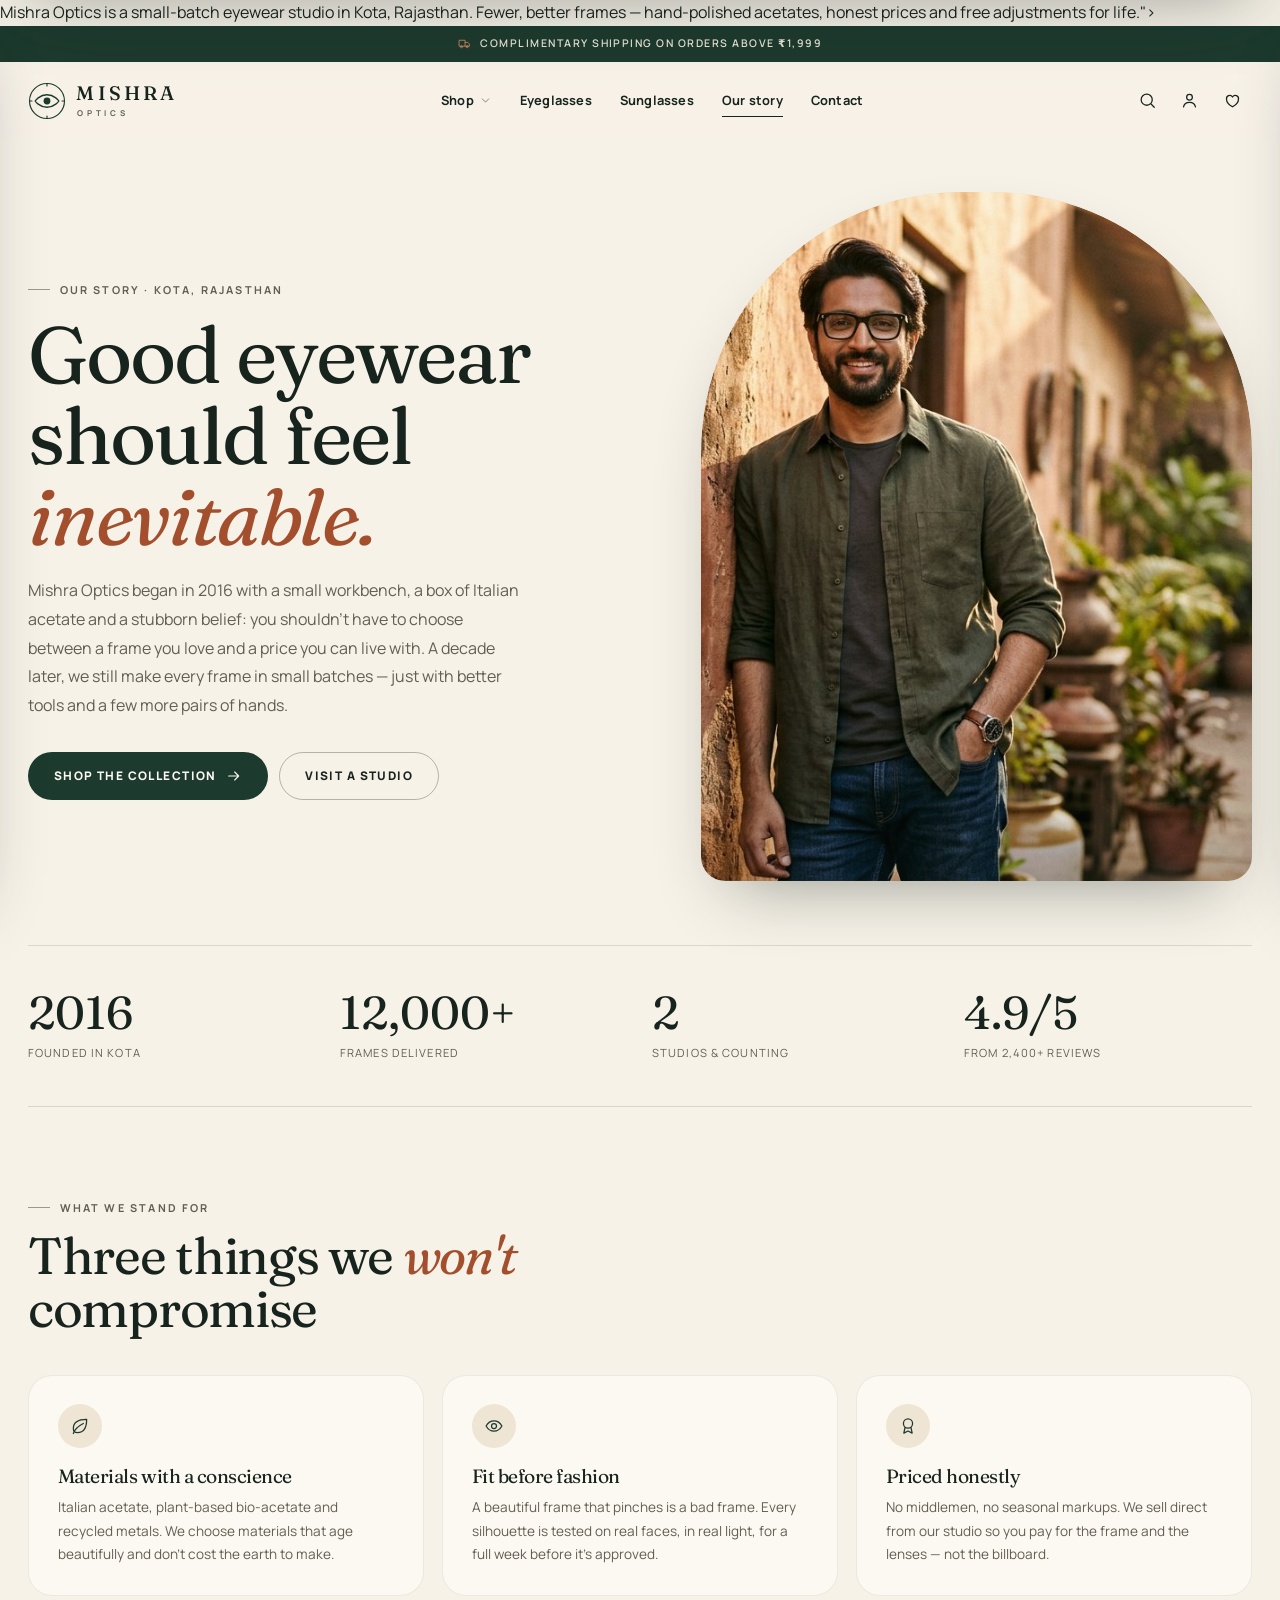
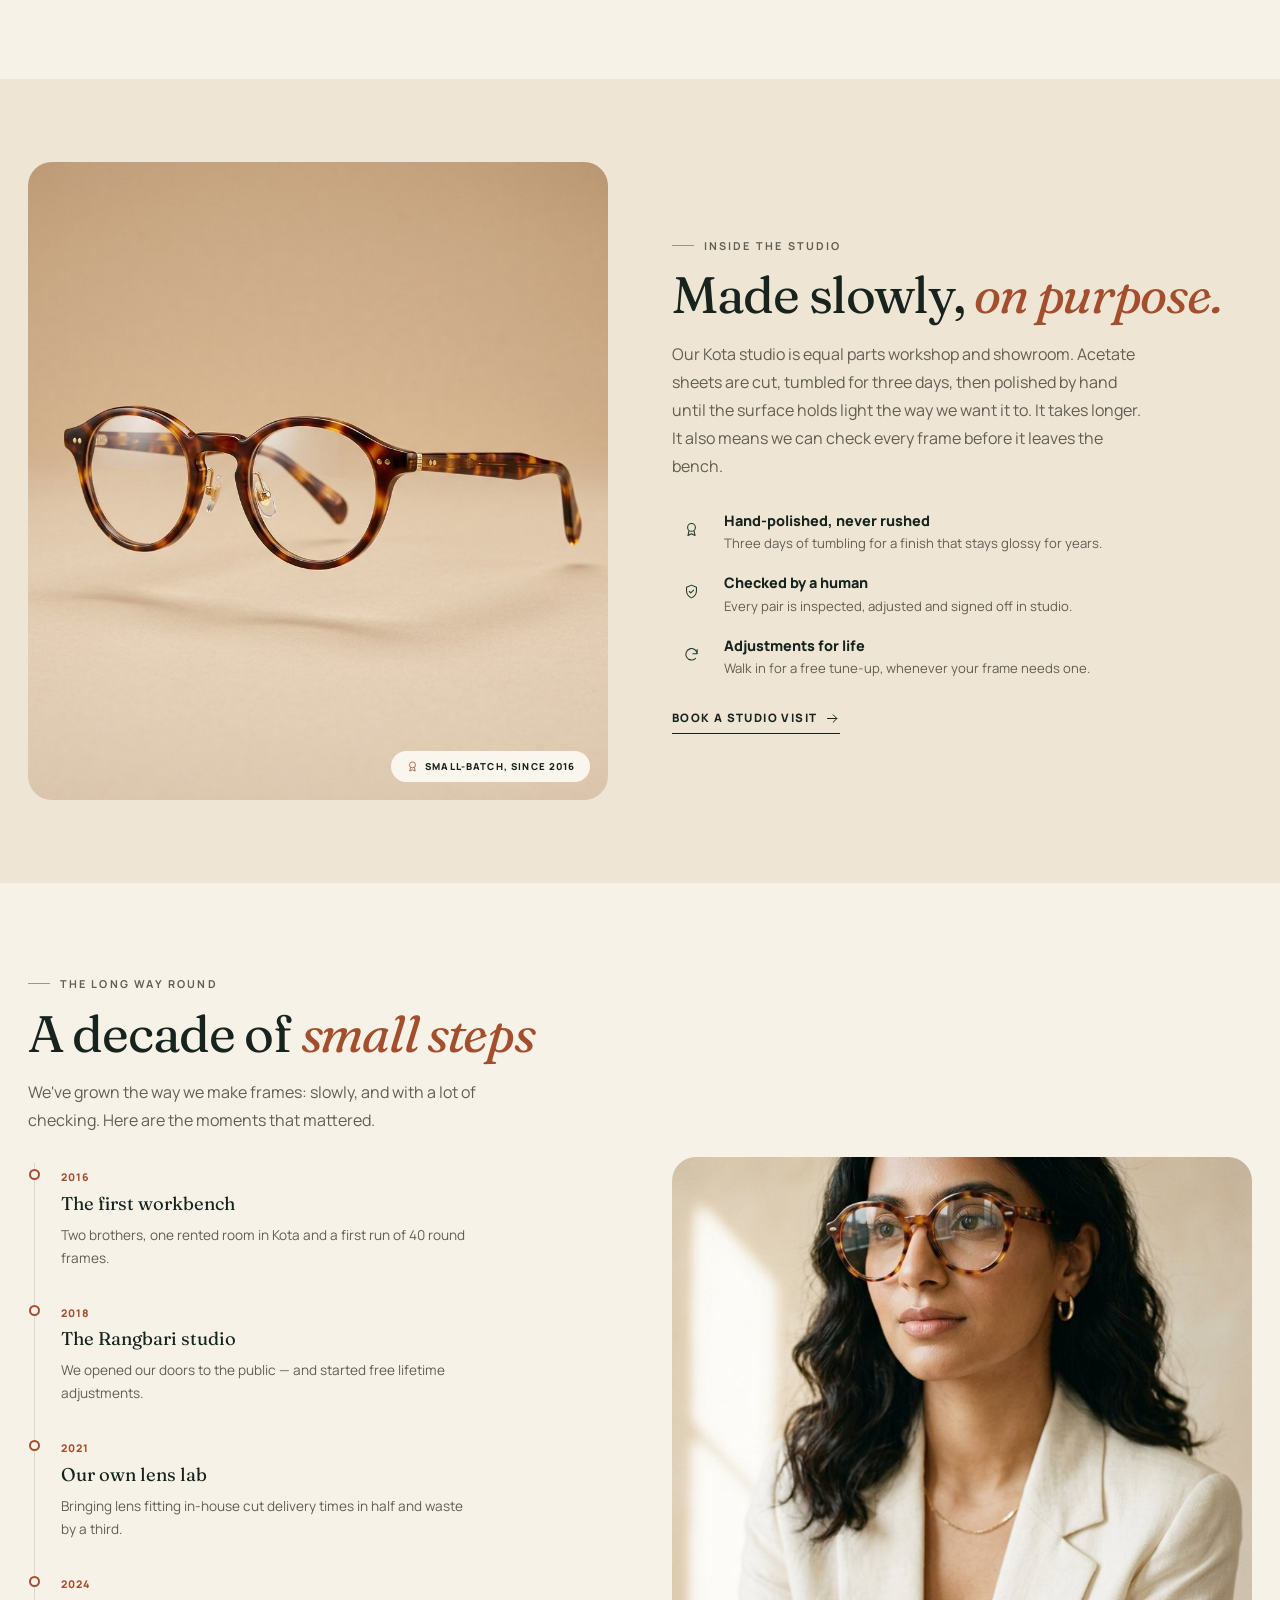
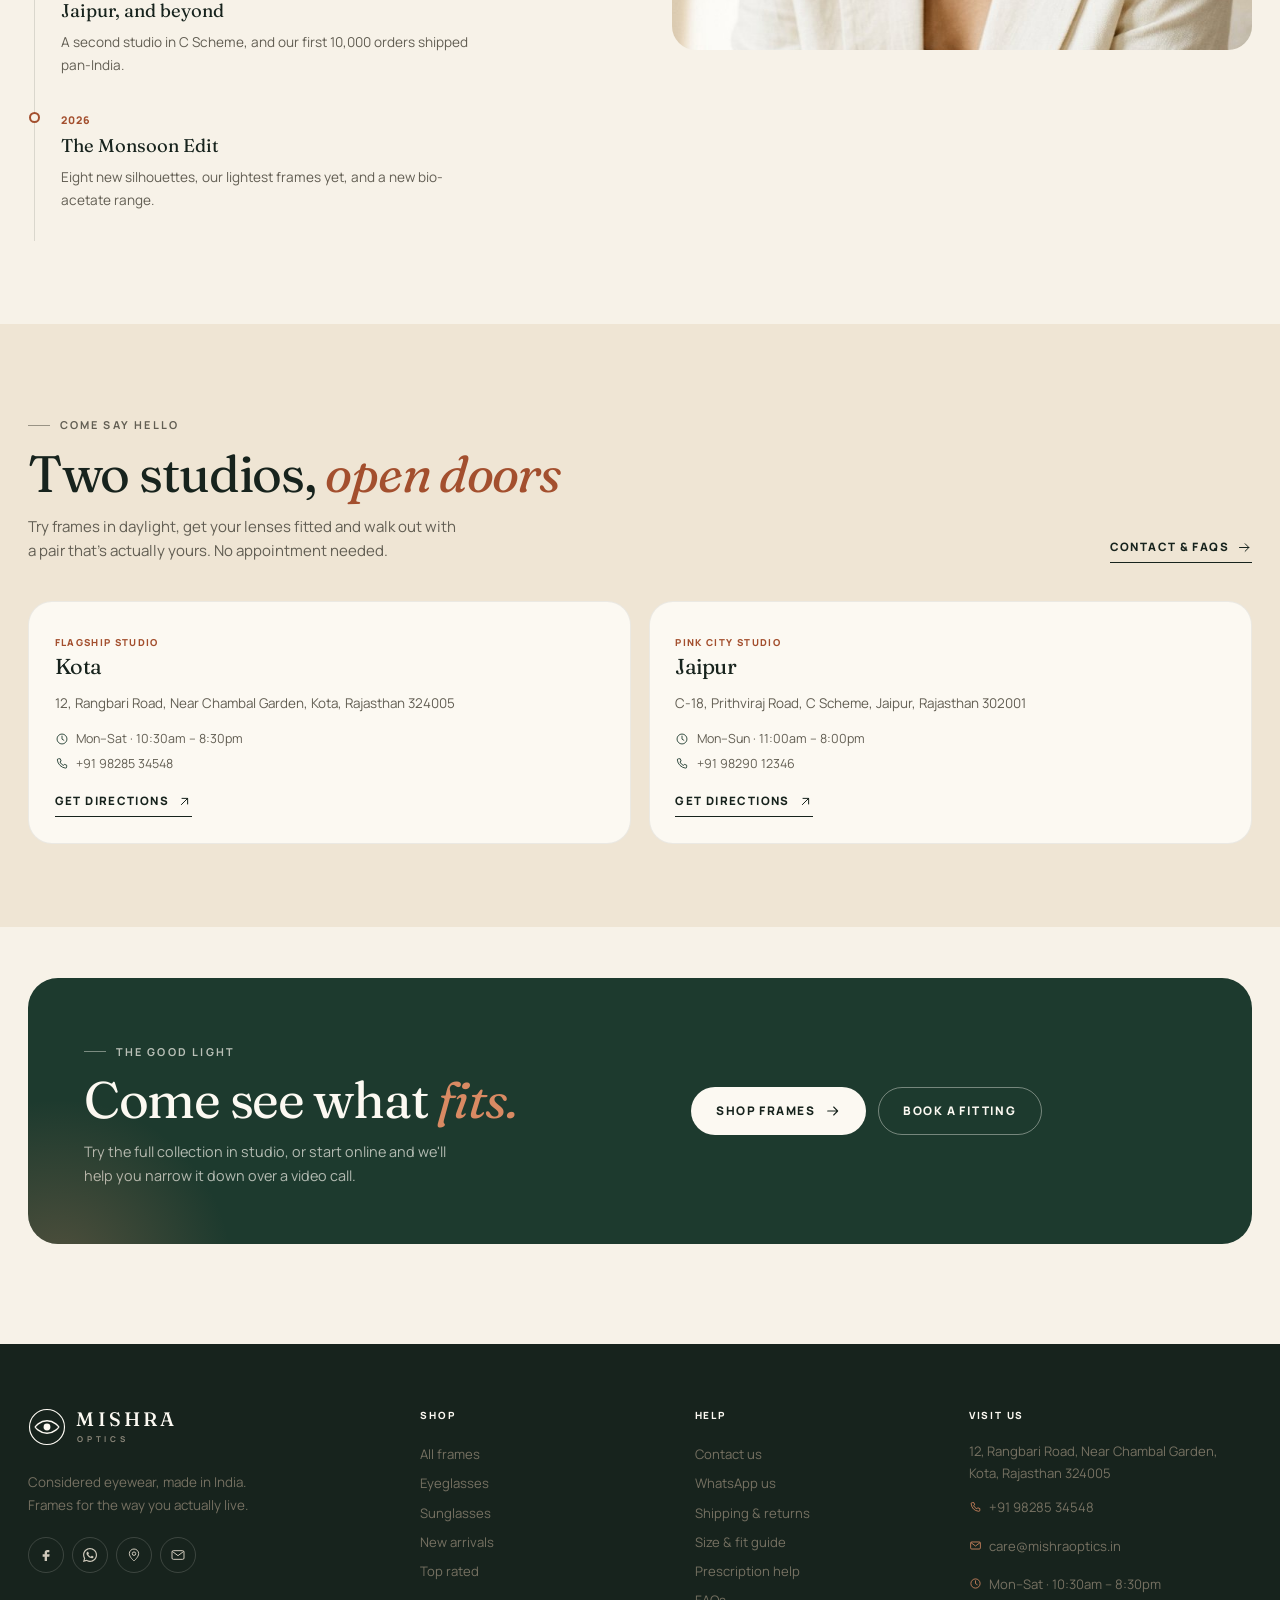
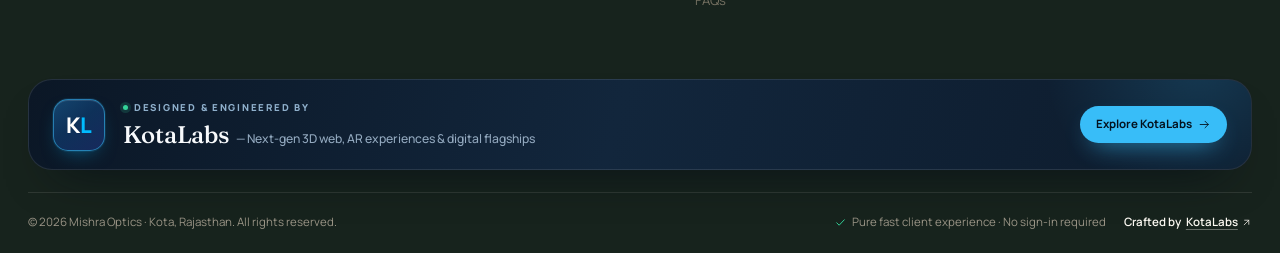
==== commit 3118df9d: "Match Goswami KL monogram: inline K L, steel-blue tile The mark used display:grid with a bare 'K' te" ====
--- a/about.html
+++ b/about.html
@@ -201,7 +201,7 @@
       <div class="footer__col"><h4>Visit us</h4><address>12, Rangbari Road, Near Chambal Garden,<br>Kota, Rajasthan 324005</address><a class="footer__contact" href="tel:+919828534548"><svg class="icon" aria-hidden="true"><use href="assets/icons.svg#i-phone"></use></svg> +91 98285 34548</a><a class="footer__contact" href="mailto:care@mishraoptics.in"><svg class="icon" aria-hidden="true"><use href="assets/icons.svg#i-mail"></use></svg> care@mishraoptics.in</a><a class="footer__contact" href="contact.html"><svg class="icon" aria-hidden="true"><use href="assets/icons.svg#i-clock"></use></svg> Mon–Sat · 10:30am – 8:30pm</a></div>
     </div>
     <div class="kotalabs-card">
-      <span class="kotalabs-mark" aria-hidden="true">K<span>L</span></span>
+      <span class="kotalabs-mark" aria-hidden="true"><b>K</b><i>L</i></span>
       <div class="kotalabs-card__body">
         <span class="kotalabs-card__eyebrow"><i aria-hidden="true"></i> Designed &amp; engineered by</span>
         <p class="kotalabs-card__line">
--- a/css/styles.css
+++ b/css/styles.css
@@ -890,17 +890,21 @@
 }
 .kotalabs-mark {
   position: relative;
-  width: 48px; height: 48px; flex: none;
-  border-radius: 12px;
-  background: linear-gradient(150deg, rgba(56, 189, 248, 0.28), rgba(37, 99, 235, 0.3));
-  border: 1px solid rgba(125, 211, 252, 0.35);
-  display: grid; place-items: center;
+  width: 52px; height: 52px; flex: none;
+  border-radius: 15px;
+  background: linear-gradient(142deg, #14456e 0%, #0e3159 46%, #17295c 100%);
+  border: 1px solid rgba(56, 189, 248, 0.55);
+  display: flex; align-items: center; justify-content: center; gap: 0.015em;
   font-family: var(--sans);
-  font-size: 0.92rem; font-weight: 800; letter-spacing: -0.04em; line-height: 1;
-  color: #f8fafc;
-  box-shadow: inset 0 1px 0 rgba(255, 255, 255, 0.18);
-}
-.kotalabs-mark span { color: #38bdf8; }
+  font-size: 1.35rem; font-weight: 800; letter-spacing: -0.03em; line-height: 1;
+  box-shadow:
+    0 0 0 1px rgba(56, 189, 248, 0.1),
+    0 8px 20px -10px rgba(0, 188, 255, 0.55),
+    inset 0 1px 0 rgba(255, 255, 255, 0.12);
+}
+.kotalabs-mark b { font-weight: 800; color: #ffffff; }
+.kotalabs-mark i { font-style: normal; font-weight: 800; color: #00bcff; }
+
 .kotalabs-card__body { position: relative; min-width: 0; }
 .kotalabs-card__eyebrow {
   display: flex; align-items: center; gap: 0.4rem;
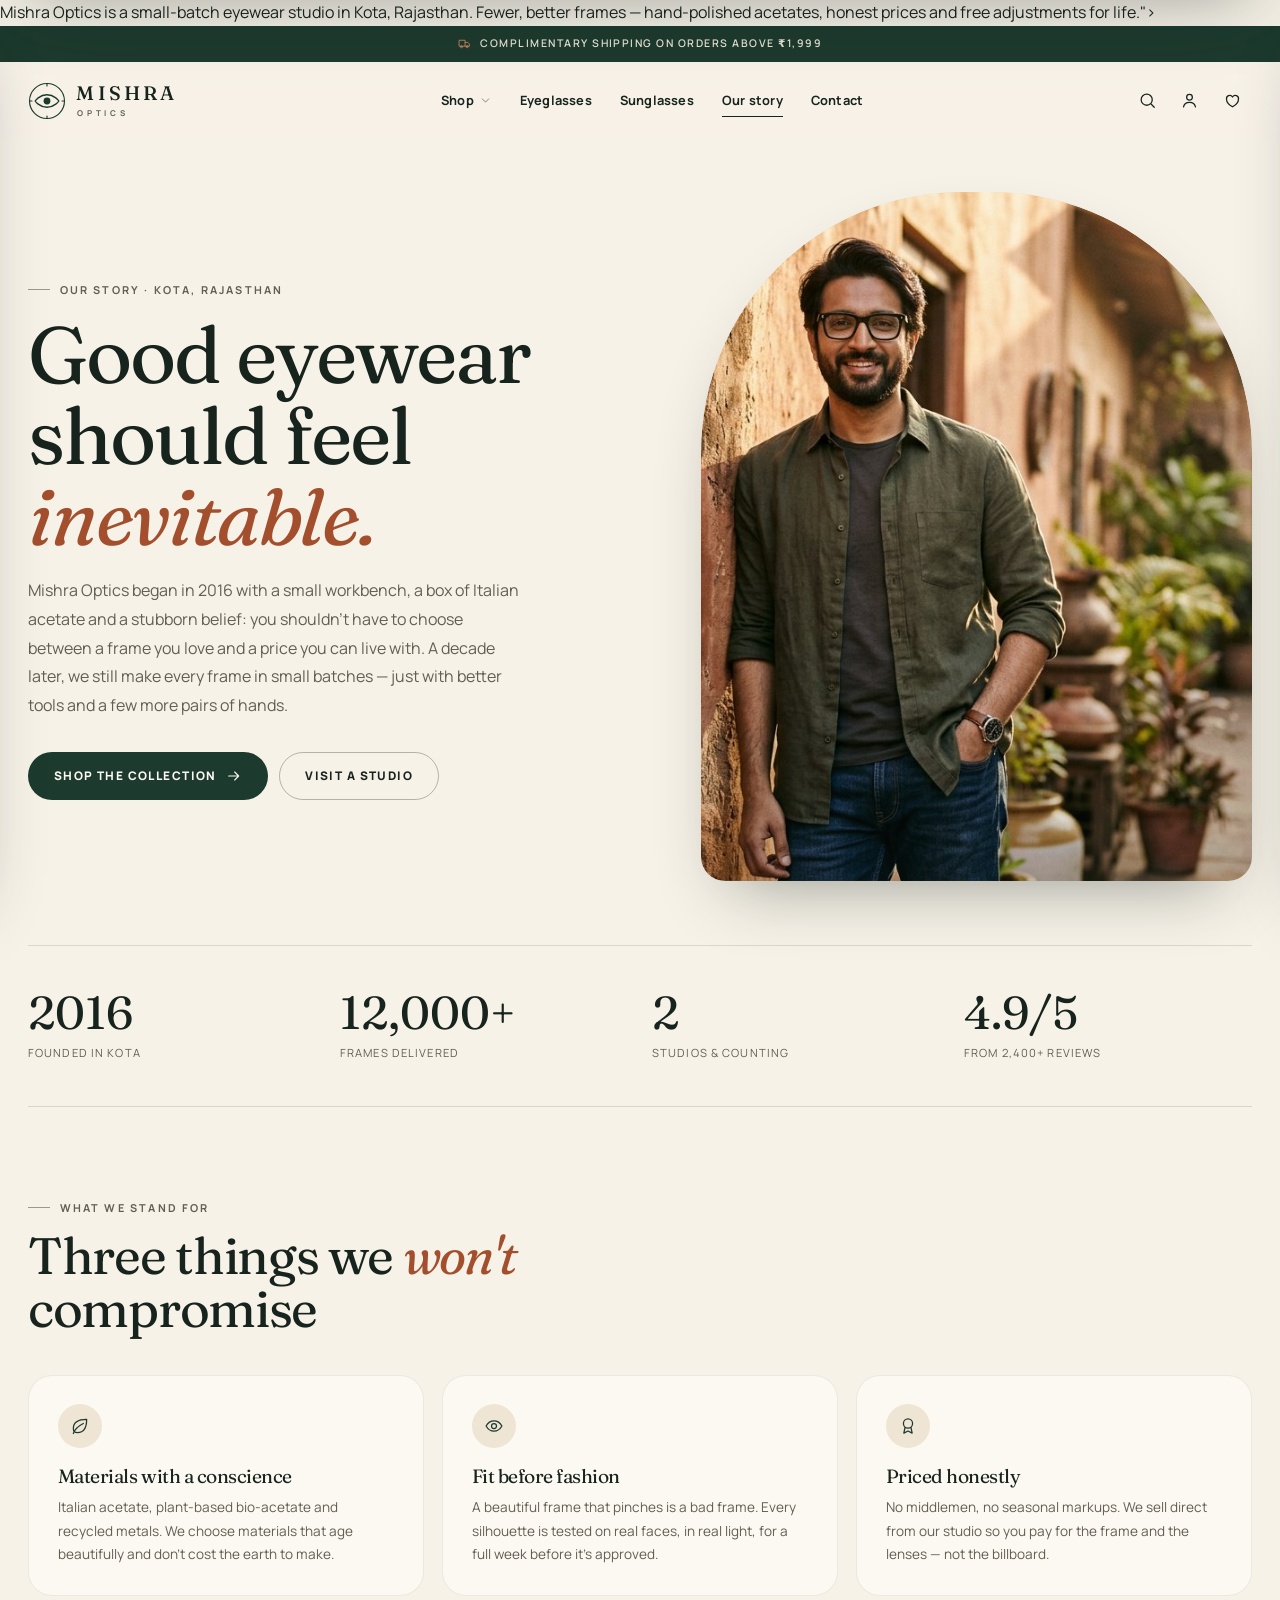
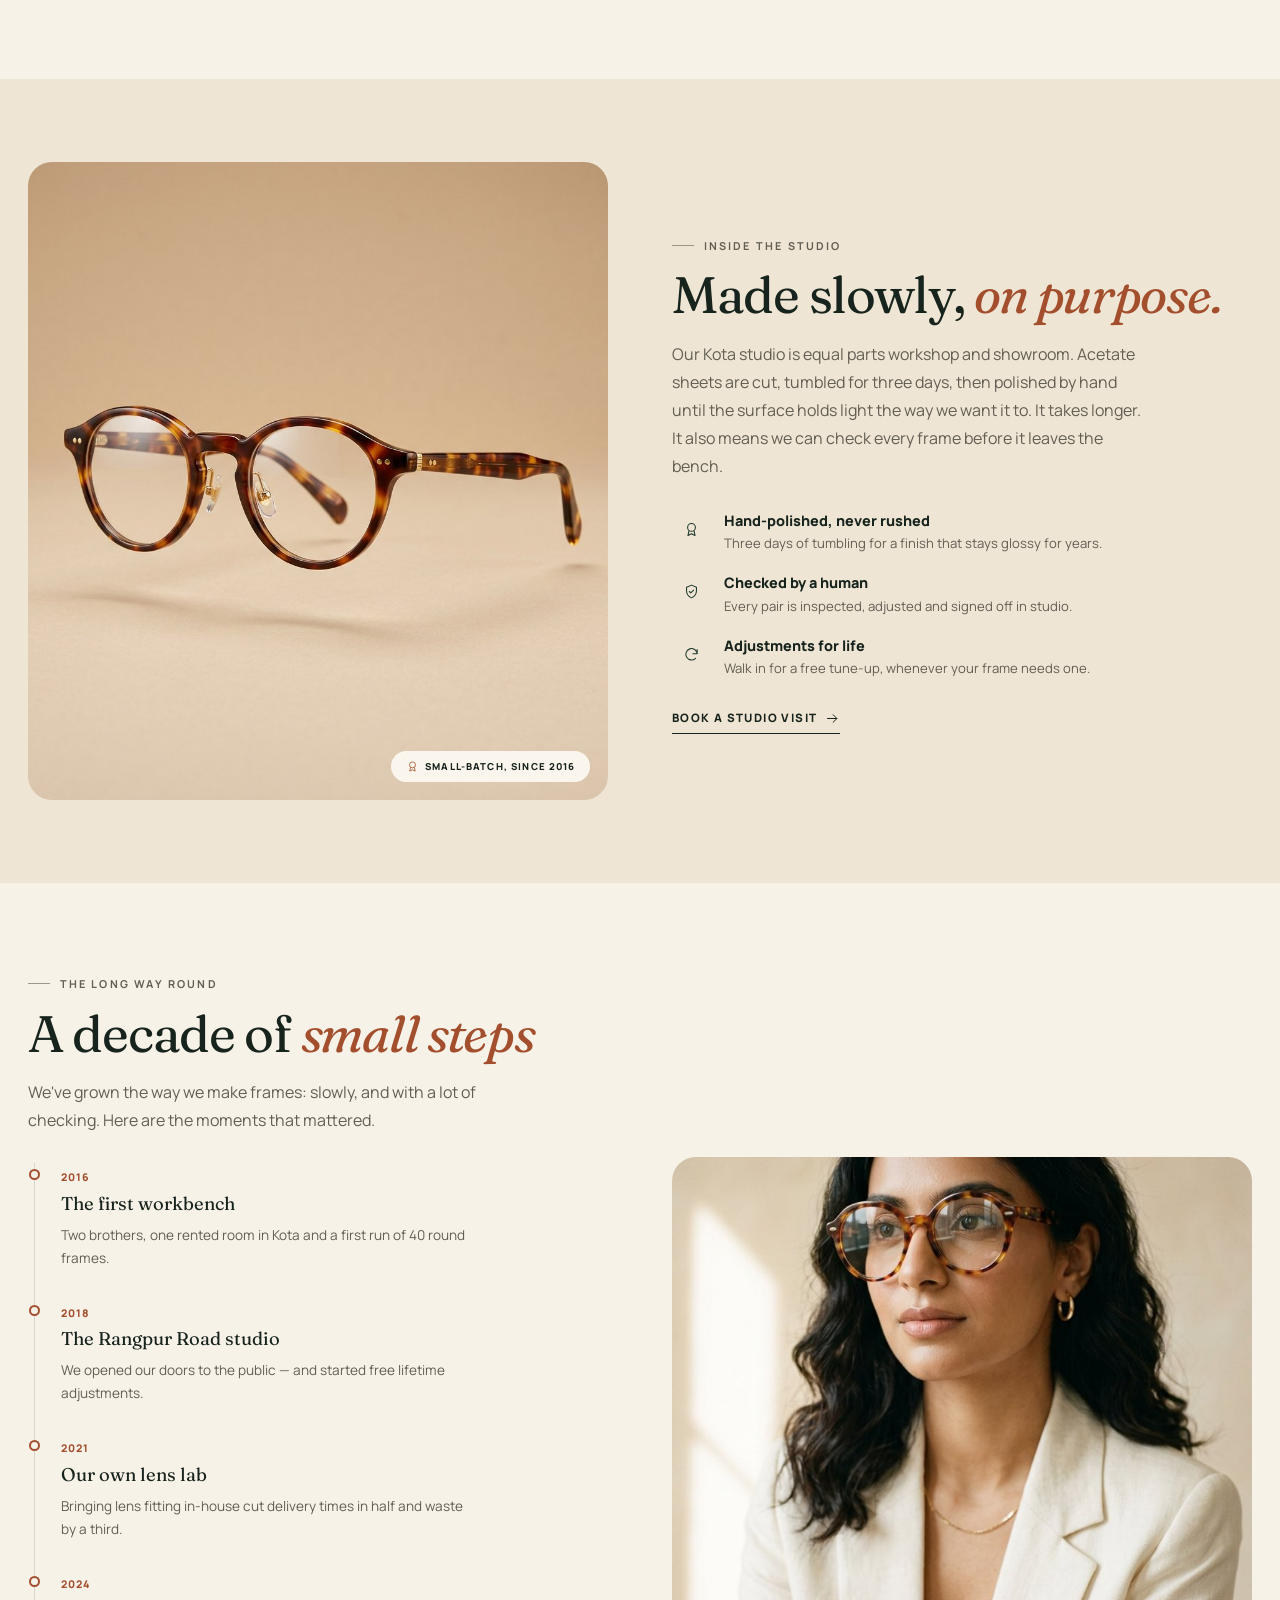
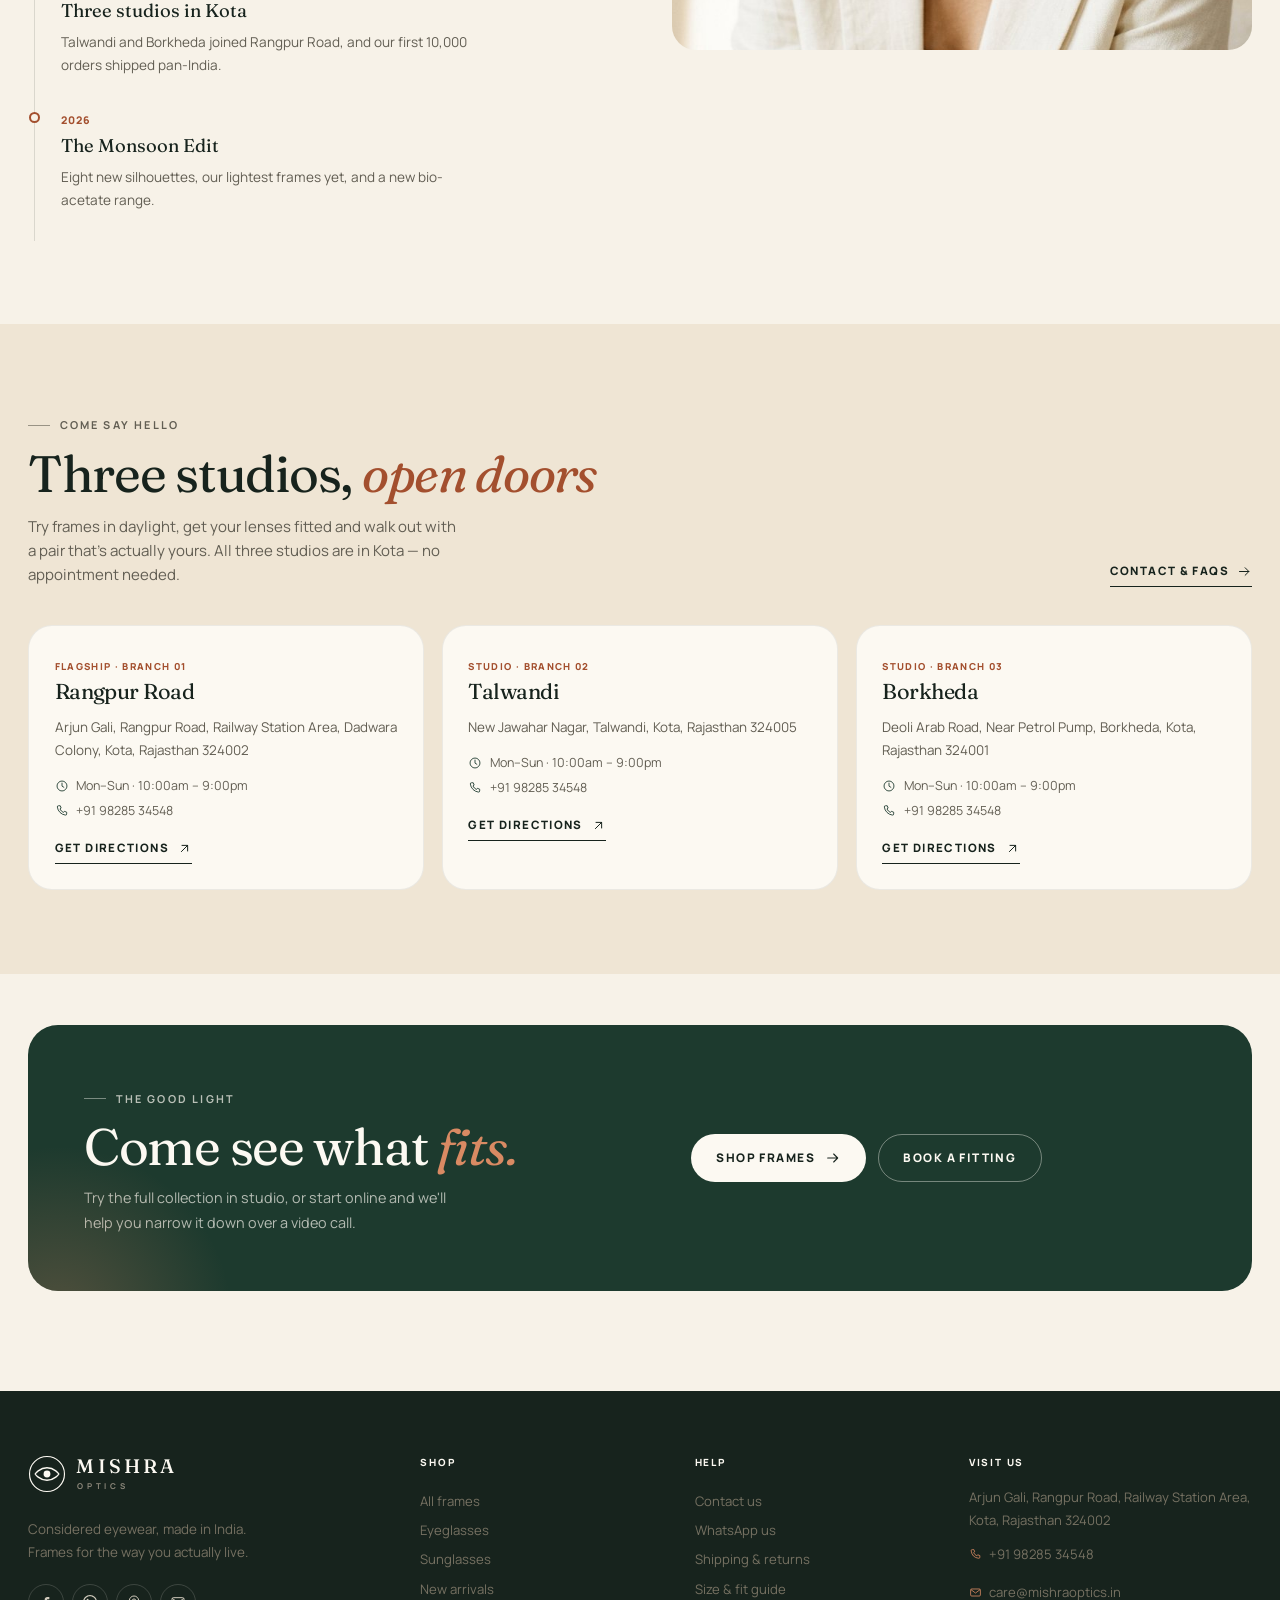
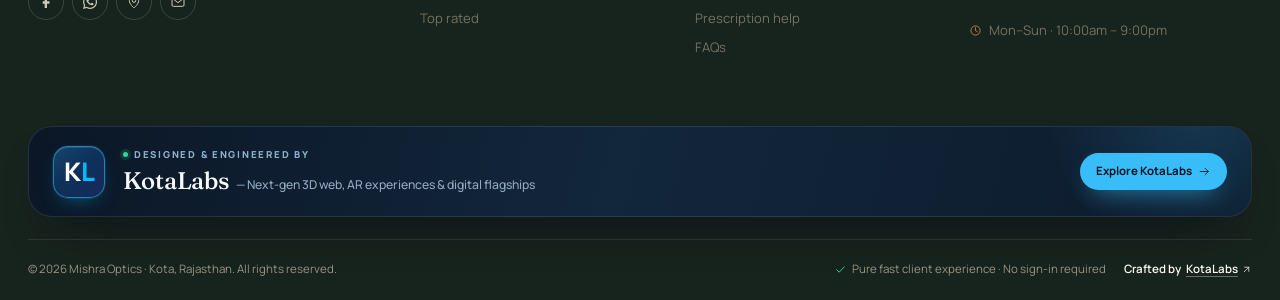
==== commit 3e48c3dc: "Replace fake Jaipur studio with the three real Kota branches Mishra Optician has no Jaipur branch — " ====
--- a/about.html
+++ b/about.html
@@ -137,9 +137,9 @@
         <p>We've grown the way we make frames: slowly, and with a lot of checking. Here are the moments that mattered.</p>
         <div class="timeline" style="margin-top:1.8rem">
           <div class="timeline__item"><span>2016</span><strong>The first workbench</strong><p>Two brothers, one rented room in Kota and a first run of 40 round frames.</p></div>
-          <div class="timeline__item"><span>2018</span><strong>The Rangbari studio</strong><p>We opened our doors to the public — and started free lifetime adjustments.</p></div>
+          <div class="timeline__item"><span>2018</span><strong>The Rangpur Road studio</strong><p>We opened our doors to the public — and started free lifetime adjustments.</p></div>
           <div class="timeline__item"><span>2021</span><strong>Our own lens lab</strong><p>Bringing lens fitting in-house cut delivery times in half and waste by a third.</p></div>
-          <div class="timeline__item"><span>2024</span><strong>Jaipur, and beyond</strong><p>A second studio in C Scheme, and our first 10,000 orders shipped pan-India.</p></div>
+          <div class="timeline__item"><span>2024</span><strong>Three studios in Kota</strong><p>Talwandi and Borkheda joined Rangpur Road, and our first 10,000 orders shipped pan-India.</p></div>
           <div class="timeline__item"><span>2026</span><strong>The Monsoon Edit</strong><p>Eight new silhouettes, our lightest frames yet, and a new bio-acetate range.</p></div>
         </div>
       </div>
@@ -154,8 +154,8 @@
       <div class="section-head">
         <div class="section-head__copy">
           <span class="eyebrow">Come say hello</span>
-          <h2>Two studios, <em>open doors</em></h2>
-          <p>Try frames in daylight, get your lenses fitted and walk out with a pair that's actually yours. No appointment needed.</p>
+          <h2>Three studios, <em>open doors</em></h2>
+          <p>Try frames in daylight, get your lenses fitted and walk out with a pair that's actually yours. All three studios are in Kota — no appointment needed.</p>
         </div>
         <a class="link-arrow" href="contact.html">Contact & FAQs <svg class="icon" aria-hidden="true"><use href="assets/icons.svg#i-arrow-right"></use></svg></a>
       </div>
@@ -198,7 +198,7 @@
       </div>
       <div class="footer__col"><h4>Shop</h4><a href="shop.html">All frames</a><a href="shop.html?category=eyeglasses">Eyeglasses</a><a href="shop.html?category=sunglasses">Sunglasses</a><a href="shop.html?sort=newest">New arrivals</a><a href="shop.html?sort=rating">Top rated</a></div>
       <div class="footer__col"><h4>Help</h4><a href="contact.html">Contact us</a><a href="https://wa.me/919828534548?text=Hi%20Mishra%20Optics%2C%20I%20need%20some%20help." target="_blank" rel="noopener">WhatsApp us</a><a href="contact.html">Shipping & returns</a><a href="contact.html">Size & fit guide</a><a href="contact.html">Prescription help</a><a href="contact.html">FAQs</a></div>
-      <div class="footer__col"><h4>Visit us</h4><address>12, Rangbari Road, Near Chambal Garden,<br>Kota, Rajasthan 324005</address><a class="footer__contact" href="tel:+919828534548"><svg class="icon" aria-hidden="true"><use href="assets/icons.svg#i-phone"></use></svg> +91 98285 34548</a><a class="footer__contact" href="mailto:care@mishraoptics.in"><svg class="icon" aria-hidden="true"><use href="assets/icons.svg#i-mail"></use></svg> care@mishraoptics.in</a><a class="footer__contact" href="contact.html"><svg class="icon" aria-hidden="true"><use href="assets/icons.svg#i-clock"></use></svg> Mon–Sat · 10:30am – 8:30pm</a></div>
+      <div class="footer__col"><h4>Visit us</h4><address>Arjun Gali, Rangpur Road, Railway Station Area,<br>Kota, Rajasthan 324002</address><a class="footer__contact" href="tel:+919828534548"><svg class="icon" aria-hidden="true"><use href="assets/icons.svg#i-phone"></use></svg> +91 98285 34548</a><a class="footer__contact" href="mailto:care@mishraoptics.in"><svg class="icon" aria-hidden="true"><use href="assets/icons.svg#i-mail"></use></svg> care@mishraoptics.in</a><a class="footer__contact" href="contact.html"><svg class="icon" aria-hidden="true"><use href="assets/icons.svg#i-clock"></use></svg> Mon–Sun · 10:00am – 9:00pm</a></div>
     </div>
     <div class="kotalabs-card">
       <span class="kotalabs-mark" aria-hidden="true"><b>K</b><i>L</i></span>
--- a/css/styles.css
+++ b/css/styles.css
@@ -896,7 +896,7 @@
   border: 1px solid rgba(56, 189, 248, 0.55);
   display: flex; align-items: center; justify-content: center; gap: 0.015em;
   font-family: var(--sans);
-  font-size: 1.35rem; font-weight: 800; letter-spacing: -0.03em; line-height: 1;
+  font-size: 1.6rem; font-weight: 800; letter-spacing: -0.03em; line-height: 1;
   box-shadow:
     0 0 0 1px rgba(56, 189, 248, 0.1),
     0 8px 20px -10px rgba(0, 188, 255, 0.55),
@@ -1370,7 +1370,7 @@
 .timeline__item strong { font-family: var(--serif); font-size: 1.15rem; font-weight: 400; display: block; }
 .timeline__item span { font-size: 0.66rem; letter-spacing: 0.12em; text-transform: uppercase; color: var(--clay); font-weight: 800; }
 .timeline__item p { color: var(--muted); font-size: 0.85rem; line-height: 1.7; margin-top: 0.35rem; max-width: 52ch; }
-.stores-grid { display: grid; grid-template-columns: repeat(2, 1fr); gap: 1.1rem; }
+.stores-grid { display: grid; grid-template-columns: repeat(auto-fit, minmax(260px, 1fr)); gap: 1.1rem; }
 .store-card { background: var(--paper-2); border: 1px solid var(--line-soft); border-radius: var(--r-lg); padding: 1.6rem; }
 .store-card h3 { font-size: 1.35rem; }
 .store-card > span { font-size: 0.6rem; letter-spacing: 0.14em; text-transform: uppercase; color: var(--clay); font-weight: 800; }
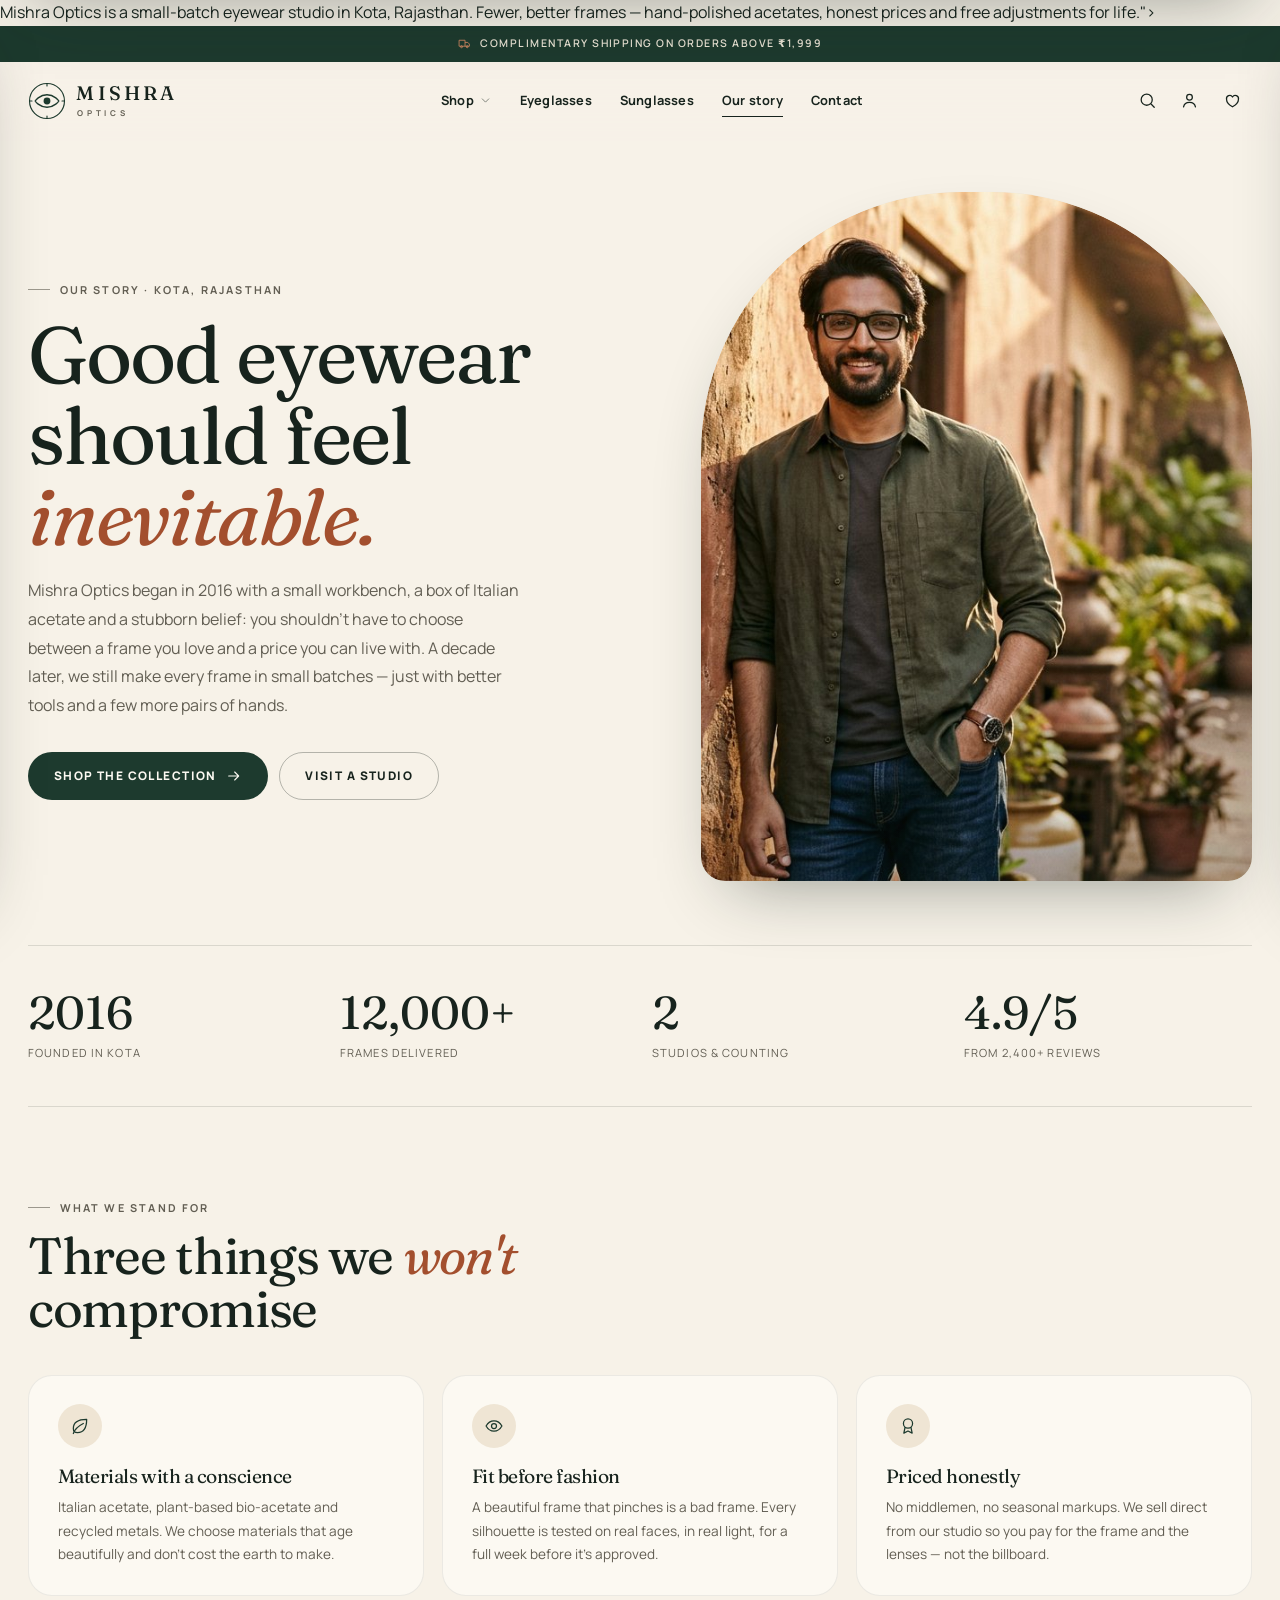
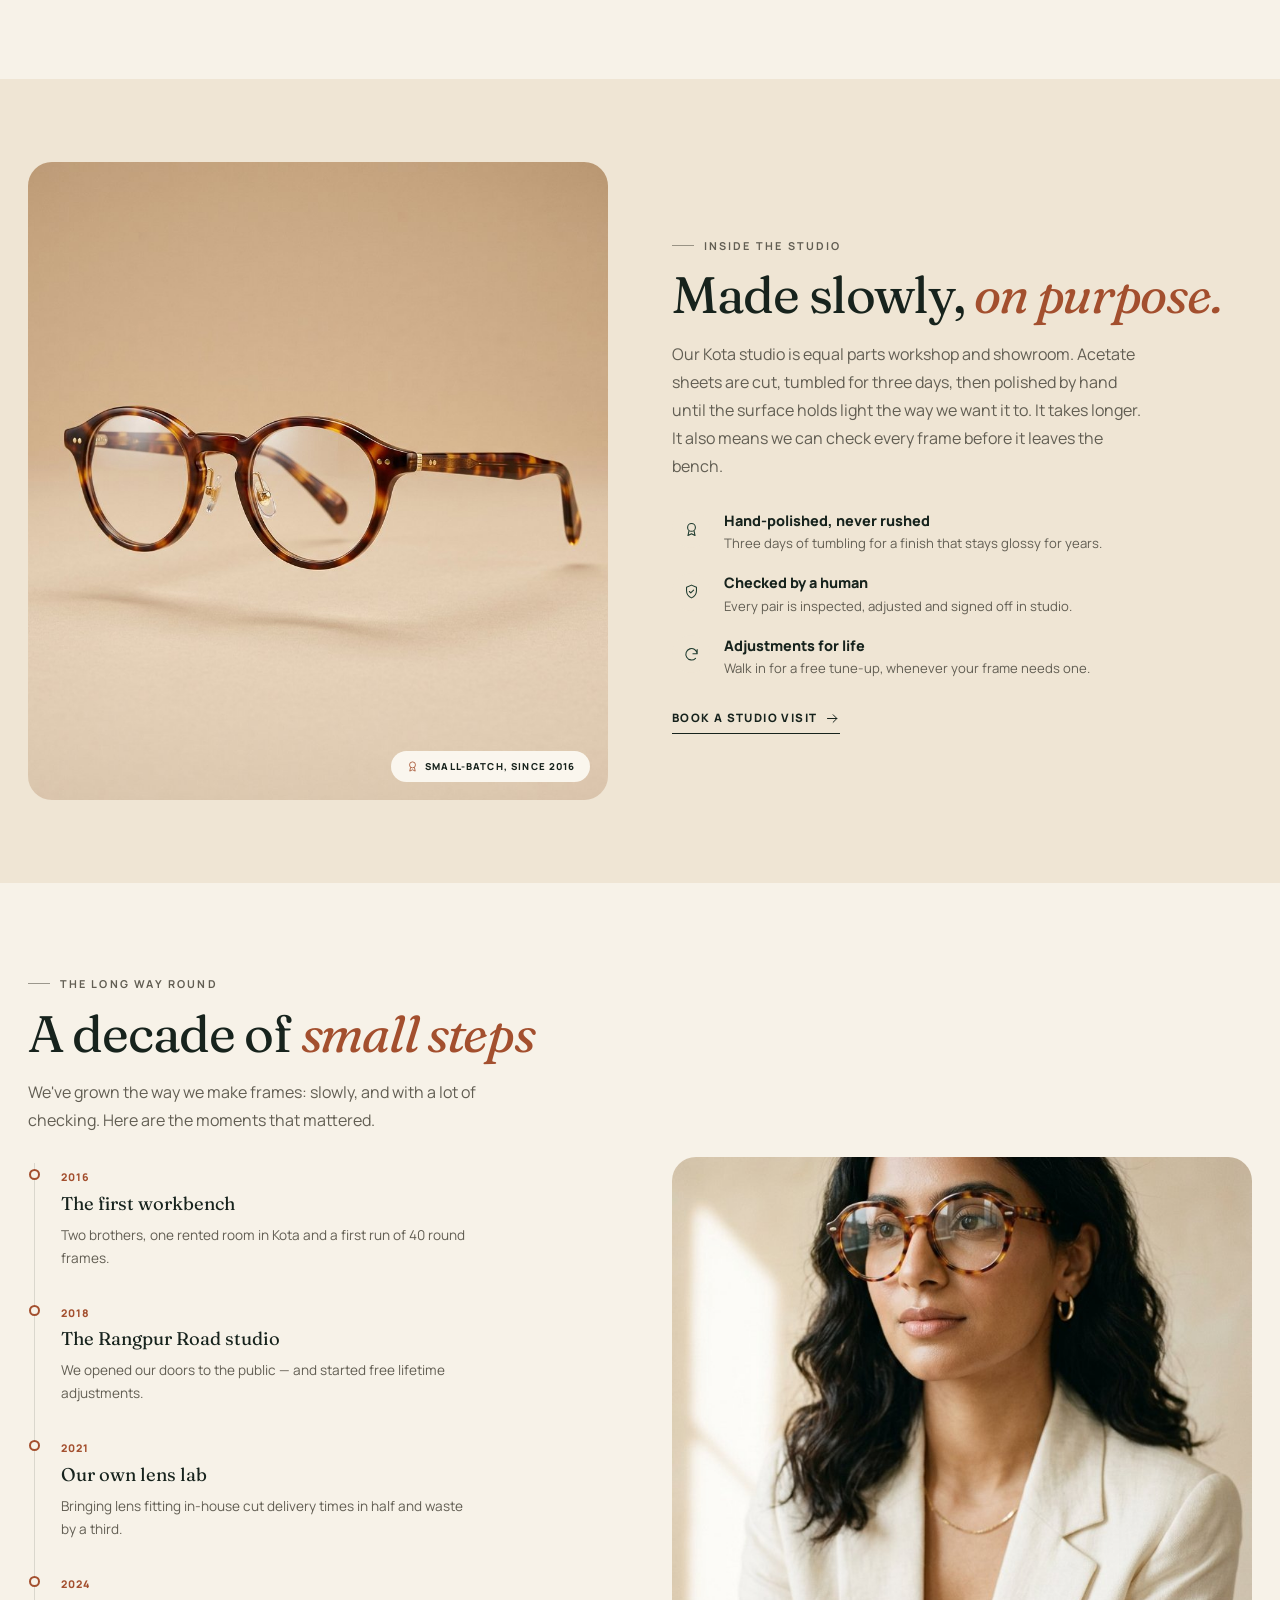
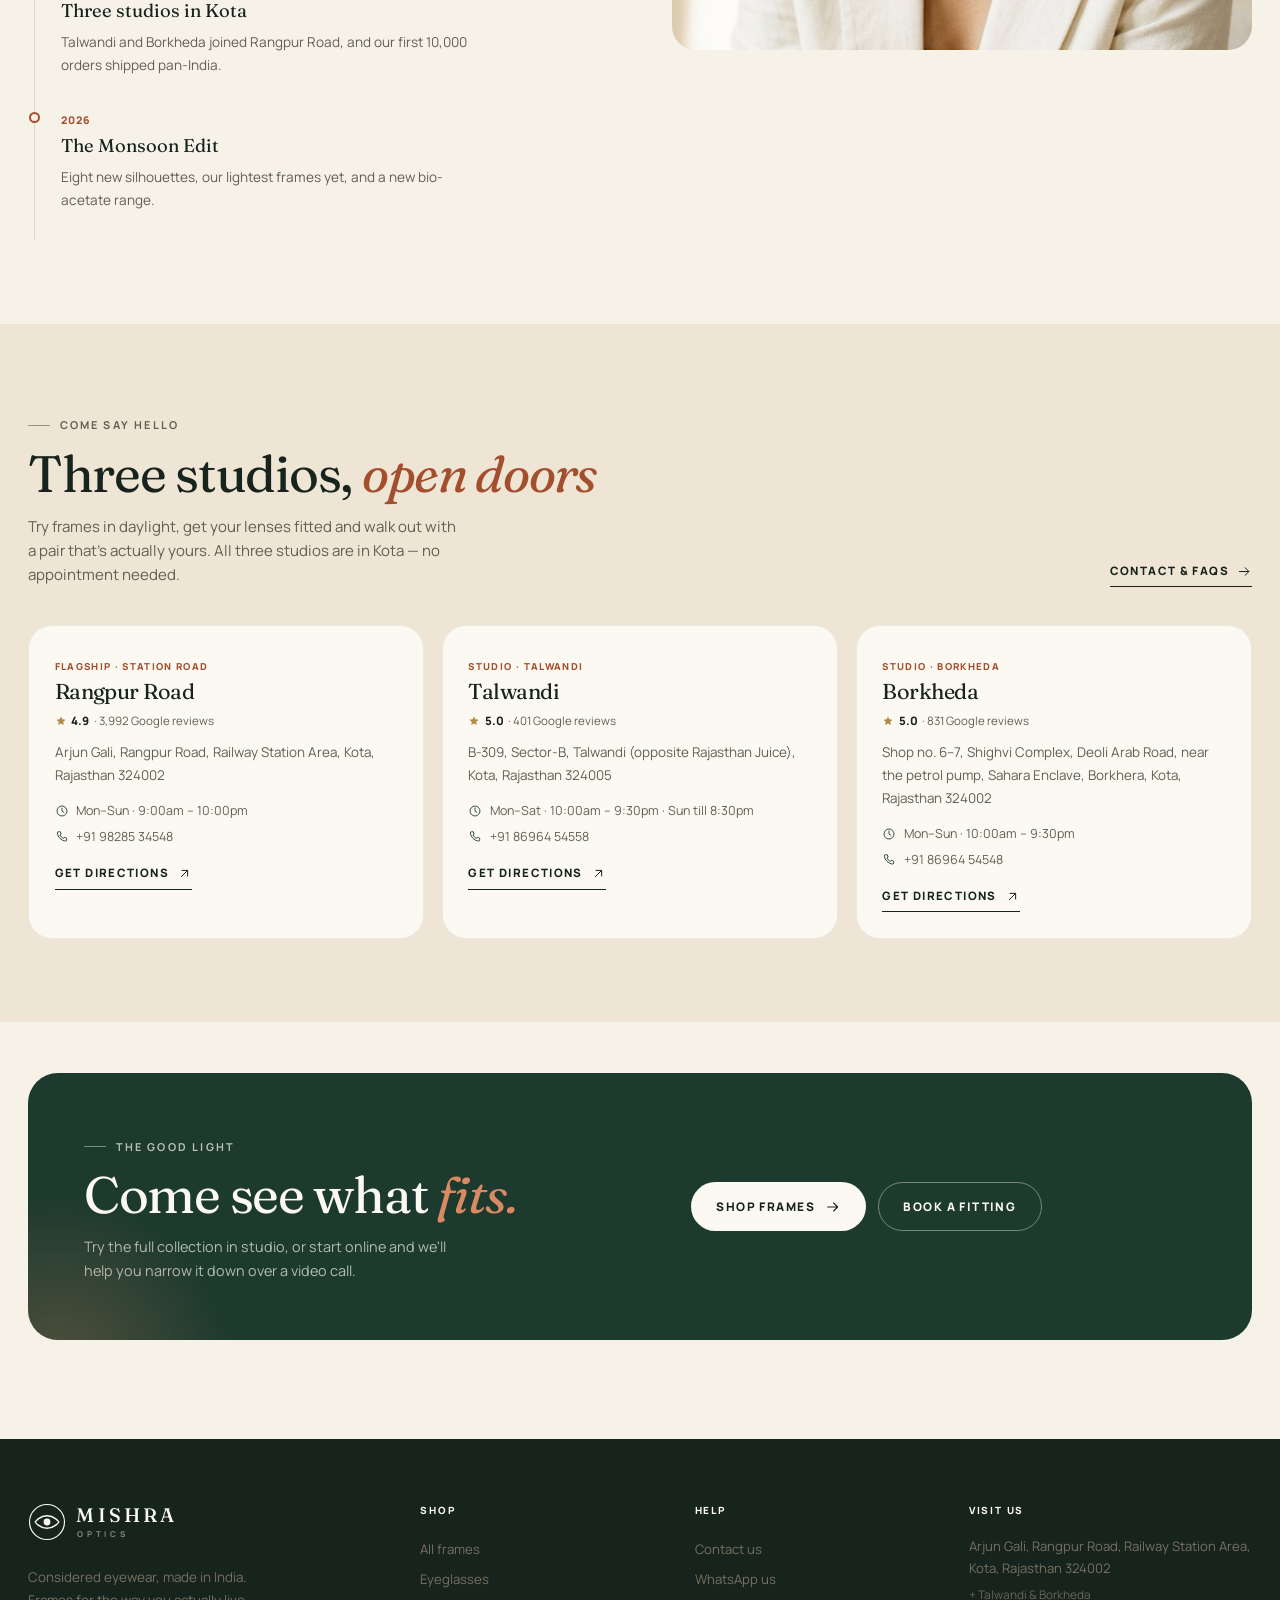
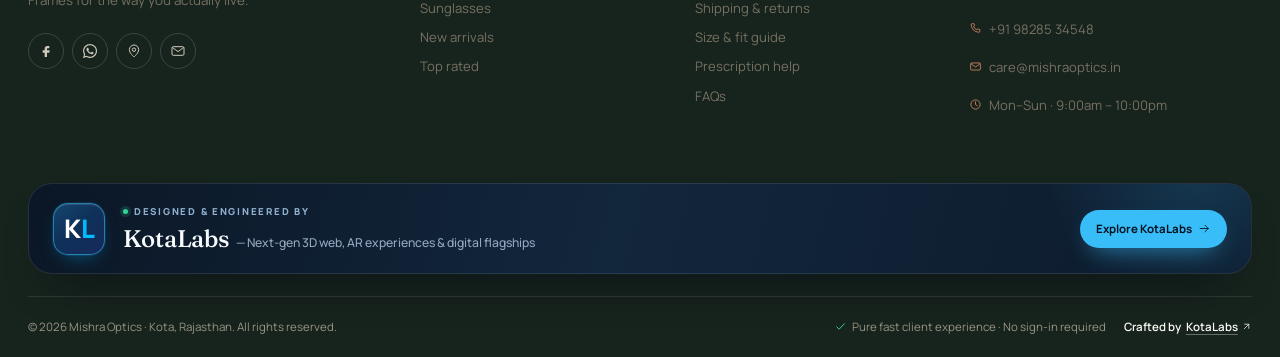
==== commit 8363743d: "Use verified details from each branch's Google Maps listing Corrections to what the earlier pass ass" ====
--- a/about.html
+++ b/about.html
@@ -198,7 +198,7 @@
       </div>
       <div class="footer__col"><h4>Shop</h4><a href="shop.html">All frames</a><a href="shop.html?category=eyeglasses">Eyeglasses</a><a href="shop.html?category=sunglasses">Sunglasses</a><a href="shop.html?sort=newest">New arrivals</a><a href="shop.html?sort=rating">Top rated</a></div>
       <div class="footer__col"><h4>Help</h4><a href="contact.html">Contact us</a><a href="https://wa.me/919828534548?text=Hi%20Mishra%20Optics%2C%20I%20need%20some%20help." target="_blank" rel="noopener">WhatsApp us</a><a href="contact.html">Shipping & returns</a><a href="contact.html">Size & fit guide</a><a href="contact.html">Prescription help</a><a href="contact.html">FAQs</a></div>
-      <div class="footer__col"><h4>Visit us</h4><address>Arjun Gali, Rangpur Road, Railway Station Area,<br>Kota, Rajasthan 324002</address><a class="footer__contact" href="tel:+919828534548"><svg class="icon" aria-hidden="true"><use href="assets/icons.svg#i-phone"></use></svg> +91 98285 34548</a><a class="footer__contact" href="mailto:care@mishraoptics.in"><svg class="icon" aria-hidden="true"><use href="assets/icons.svg#i-mail"></use></svg> care@mishraoptics.in</a><a class="footer__contact" href="contact.html"><svg class="icon" aria-hidden="true"><use href="assets/icons.svg#i-clock"></use></svg> Mon–Sun · 10:00am – 9:00pm</a></div>
+      <div class="footer__col"><h4>Visit us</h4><address>Arjun Gali, Rangpur Road, Railway Station Area,<br>Kota, Rajasthan 324002 <span class="footer__more">+ Talwandi &amp; Borkheda</span></address><a class="footer__contact" href="tel:+919828534548"><svg class="icon" aria-hidden="true"><use href="assets/icons.svg#i-phone"></use></svg> +91 98285 34548</a><a class="footer__contact" href="mailto:care@mishraoptics.in"><svg class="icon" aria-hidden="true"><use href="assets/icons.svg#i-mail"></use></svg> care@mishraoptics.in</a><a class="footer__contact" href="contact.html"><svg class="icon" aria-hidden="true"><use href="assets/icons.svg#i-clock"></use></svg> Mon–Sun · 9:00am – 10:00pm</a></div>
     </div>
     <div class="kotalabs-card">
       <span class="kotalabs-mark" aria-hidden="true"><b>K</b><i>L</i></span>
--- a/css/styles.css
+++ b/css/styles.css
@@ -996,6 +996,7 @@
 }
 .footer__col a:hover { color: var(--paper-2); }
 .footer__col address { font-style: normal; font-size: 0.82rem; color: #767162; line-height: 1.7; }
+.footer__more { display: block; margin-top: 0.35rem; font-size: 0.74rem; color: #6a6558; }
 .footer__col .footer__contact { display: flex; align-items: center; gap: 0.45rem; margin-top: 0.55rem; }
 .footer__col .footer__contact .icon { width: 13px; height: 13px; color: var(--clay-soft); }
 .footer__bottom {
@@ -1376,8 +1377,13 @@
 .store-card > span { font-size: 0.6rem; letter-spacing: 0.14em; text-transform: uppercase; color: var(--clay); font-weight: 800; }
 .store-card p { color: var(--muted); font-size: 0.84rem; line-height: 1.7; margin-top: 0.7rem; }
 .store-card .store-meta { display: grid; gap: 0.35rem; margin-top: 0.9rem; }
-.store-card .store-meta span { display: flex; align-items: center; gap: 0.45rem; font-size: 0.78rem; color: var(--muted); }
-.store-card .store-meta .icon { width: 14px; height: 14px; color: var(--forest); }
+.store-card .store-meta span,
+.store-card .store-meta a { display: flex; align-items: center; gap: 0.45rem; font-size: 0.78rem; color: var(--muted); transition: color 0.2s; }
+.store-card .store-meta a:hover { color: var(--clay); }
+.store-card .store-rating { display: flex; align-items: center; gap: 0.28rem; font-size: 0.72rem; color: var(--muted); margin-top: 0.45rem; }
+.store-card .store-rating .icon { width: 12px; height: 12px; color: var(--gold); }
+.store-card .store-rating strong { color: var(--ink); font-weight: 800; }
+.store-card .store-meta .icon { width: 14px; height: 14px; color: var(--forest); flex: none; }
 .store-card .link-arrow { margin-top: 1.1rem; }
 
 /* ---------- contact ---------- */
@@ -1414,6 +1420,13 @@
 .form-card.is-sent form { display: none; }
 .form-card.is-sent .form-success { display: block; }
 .contact-aside { display: grid; gap: 1rem; }
+.branch-list { display: grid; gap: 1.2rem; margin-top: 0.4rem; }
+.branch { padding-top: 1.05rem; border-top: 1px solid var(--line-soft); }
+.branch:first-child { padding-top: 0; border-top: 0; }
+.branch > strong { display: block; font-size: 0.86rem; font-weight: 800; color: var(--ink); }
+.branch > strong em { font-style: normal; font-weight: 600; color: var(--clay); }
+.branch p { margin-top: 0.35rem; }
+.branch .link-arrow { margin-top: 0.6rem; }
 .contact-card { background: var(--paper-2); border: 1px solid var(--line-soft); border-radius: var(--r-lg); padding: 1.4rem; }
 .contact-card h3 { font-size: 1.15rem; }
 .contact-card p, .contact-card a { color: var(--muted); font-size: 0.84rem; line-height: 1.7; }
